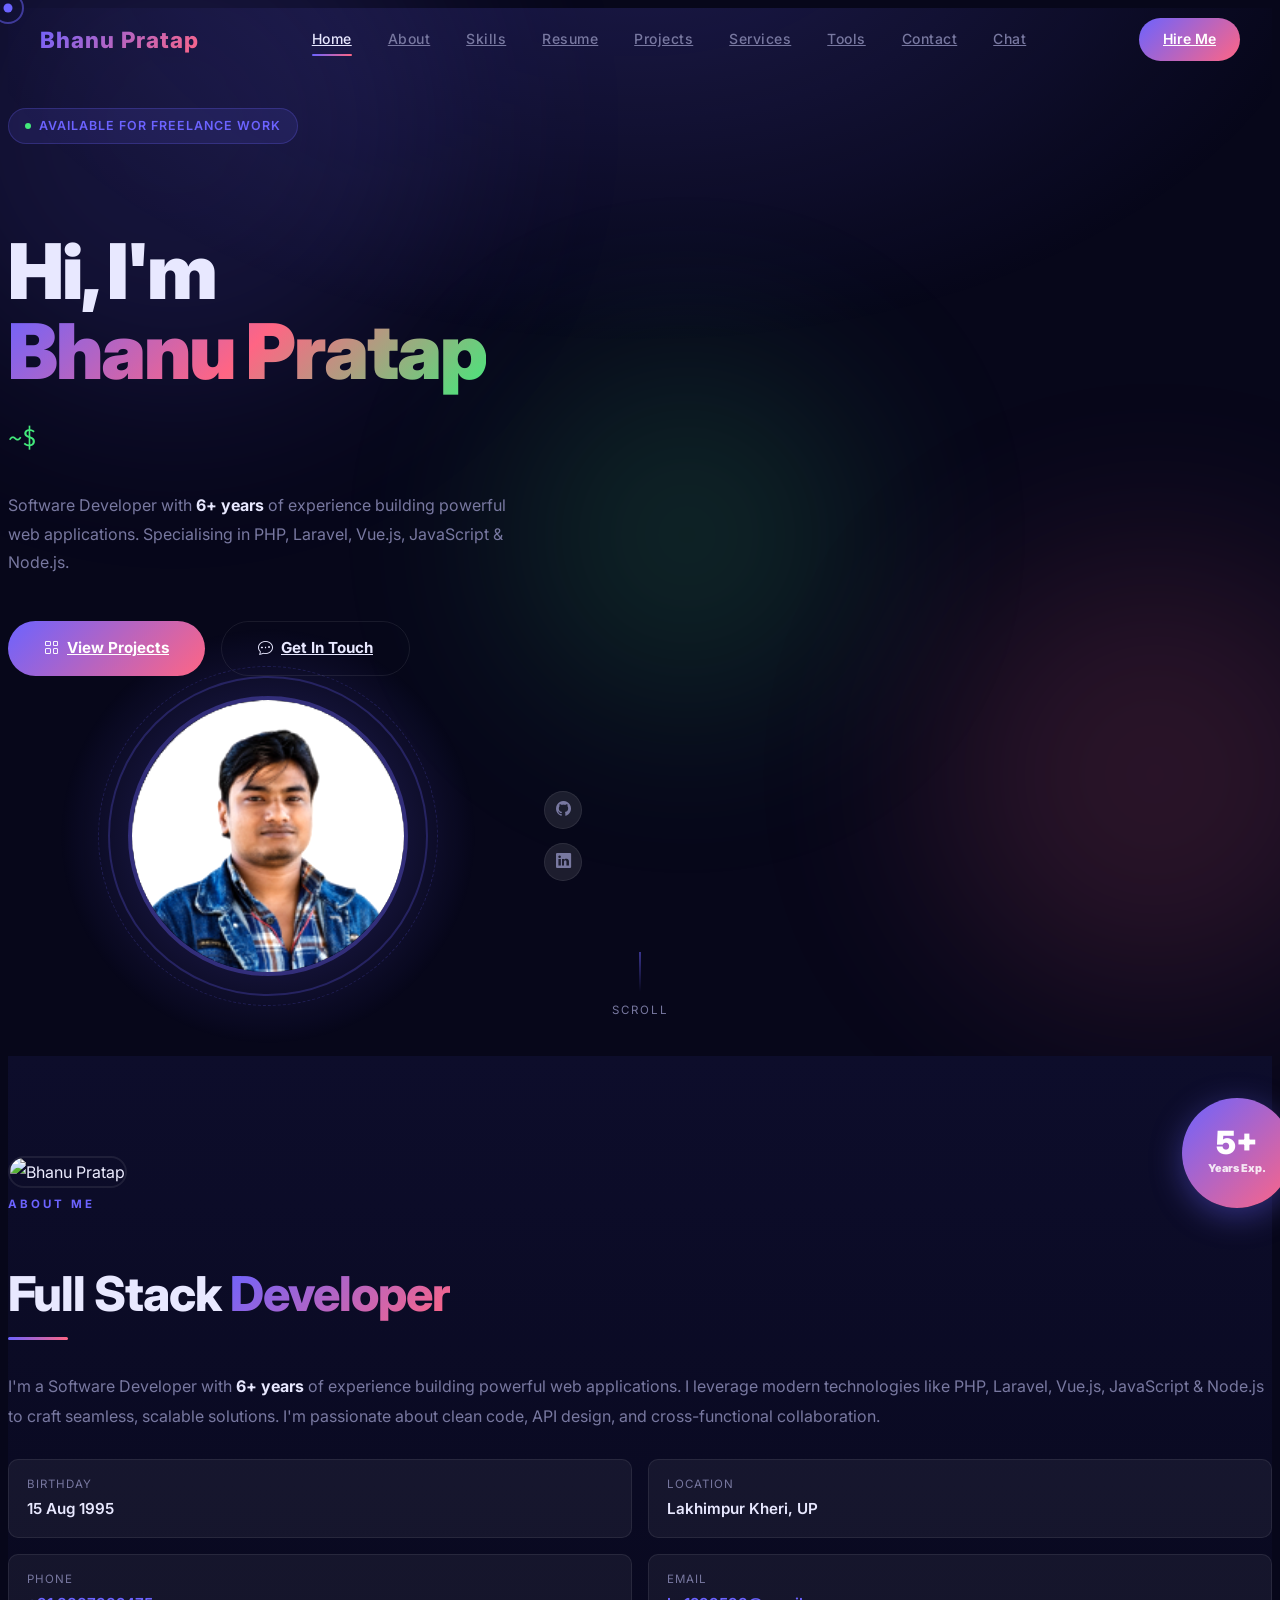
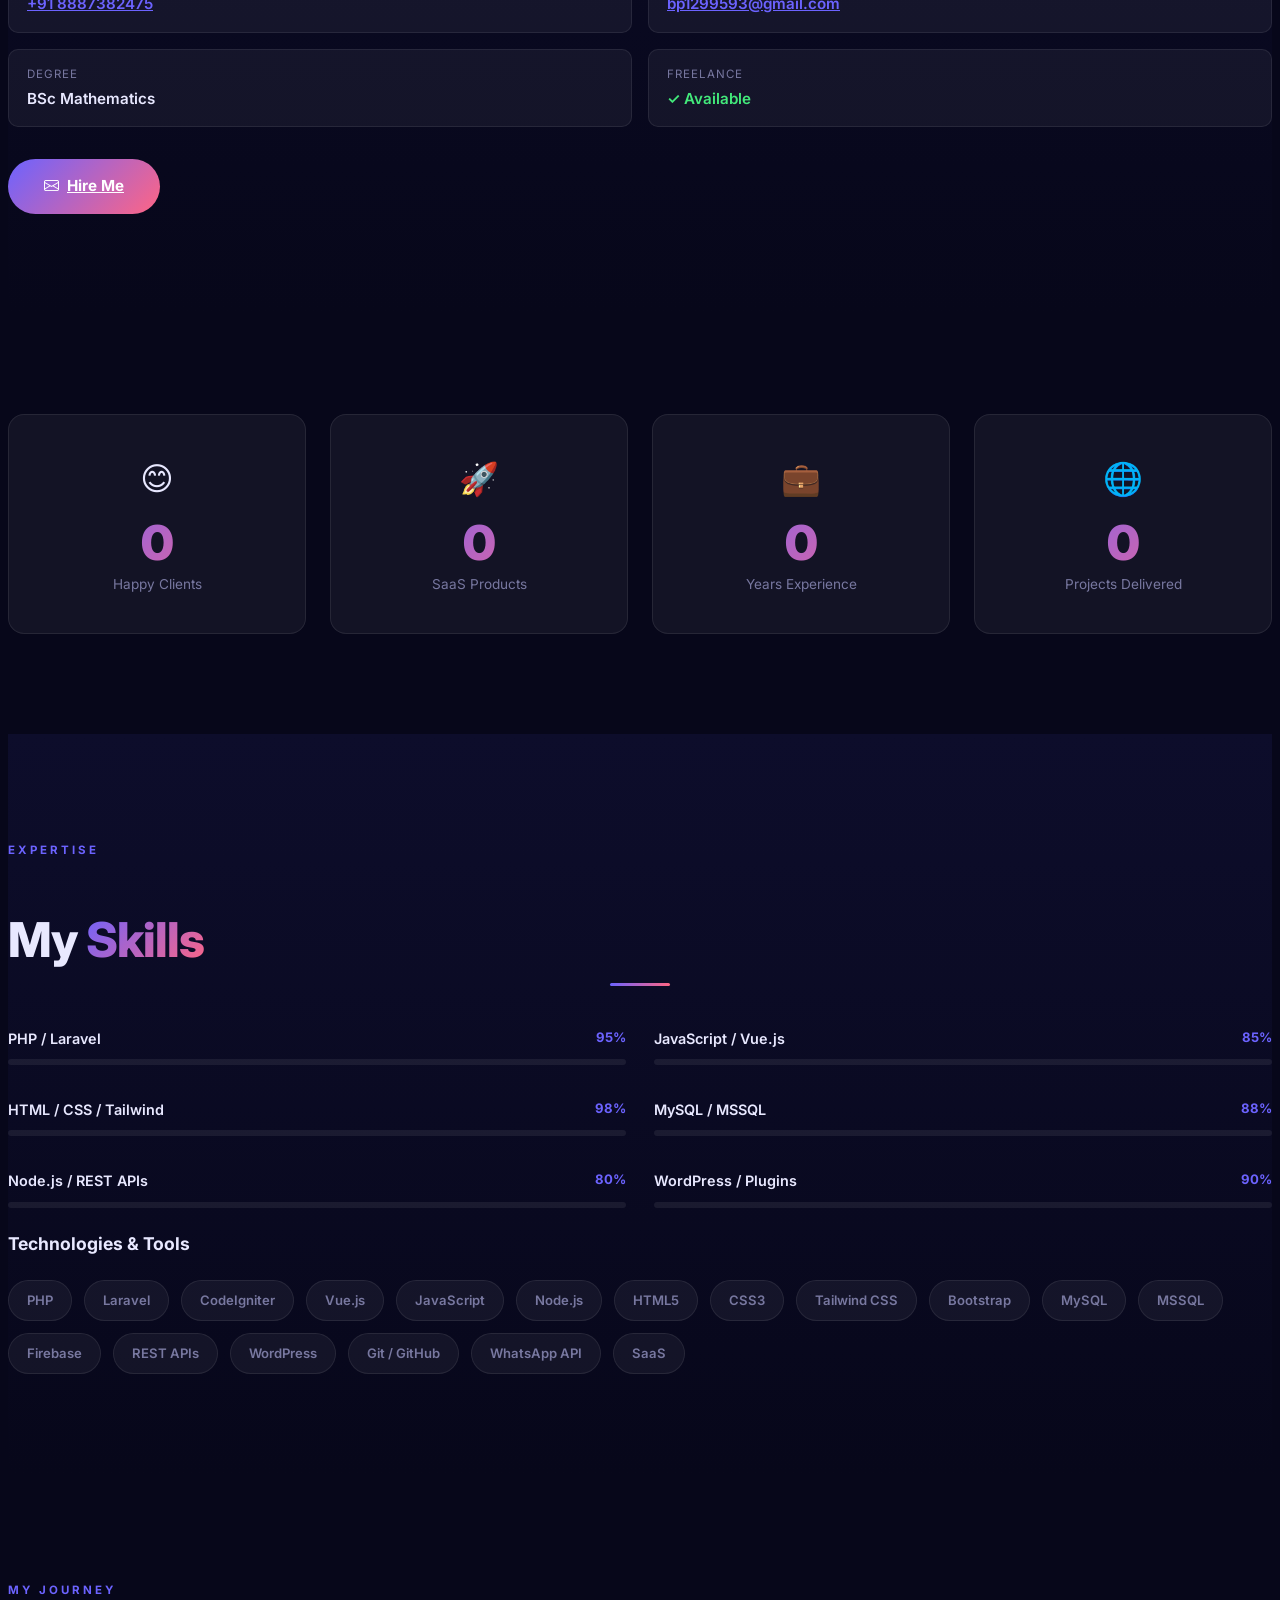
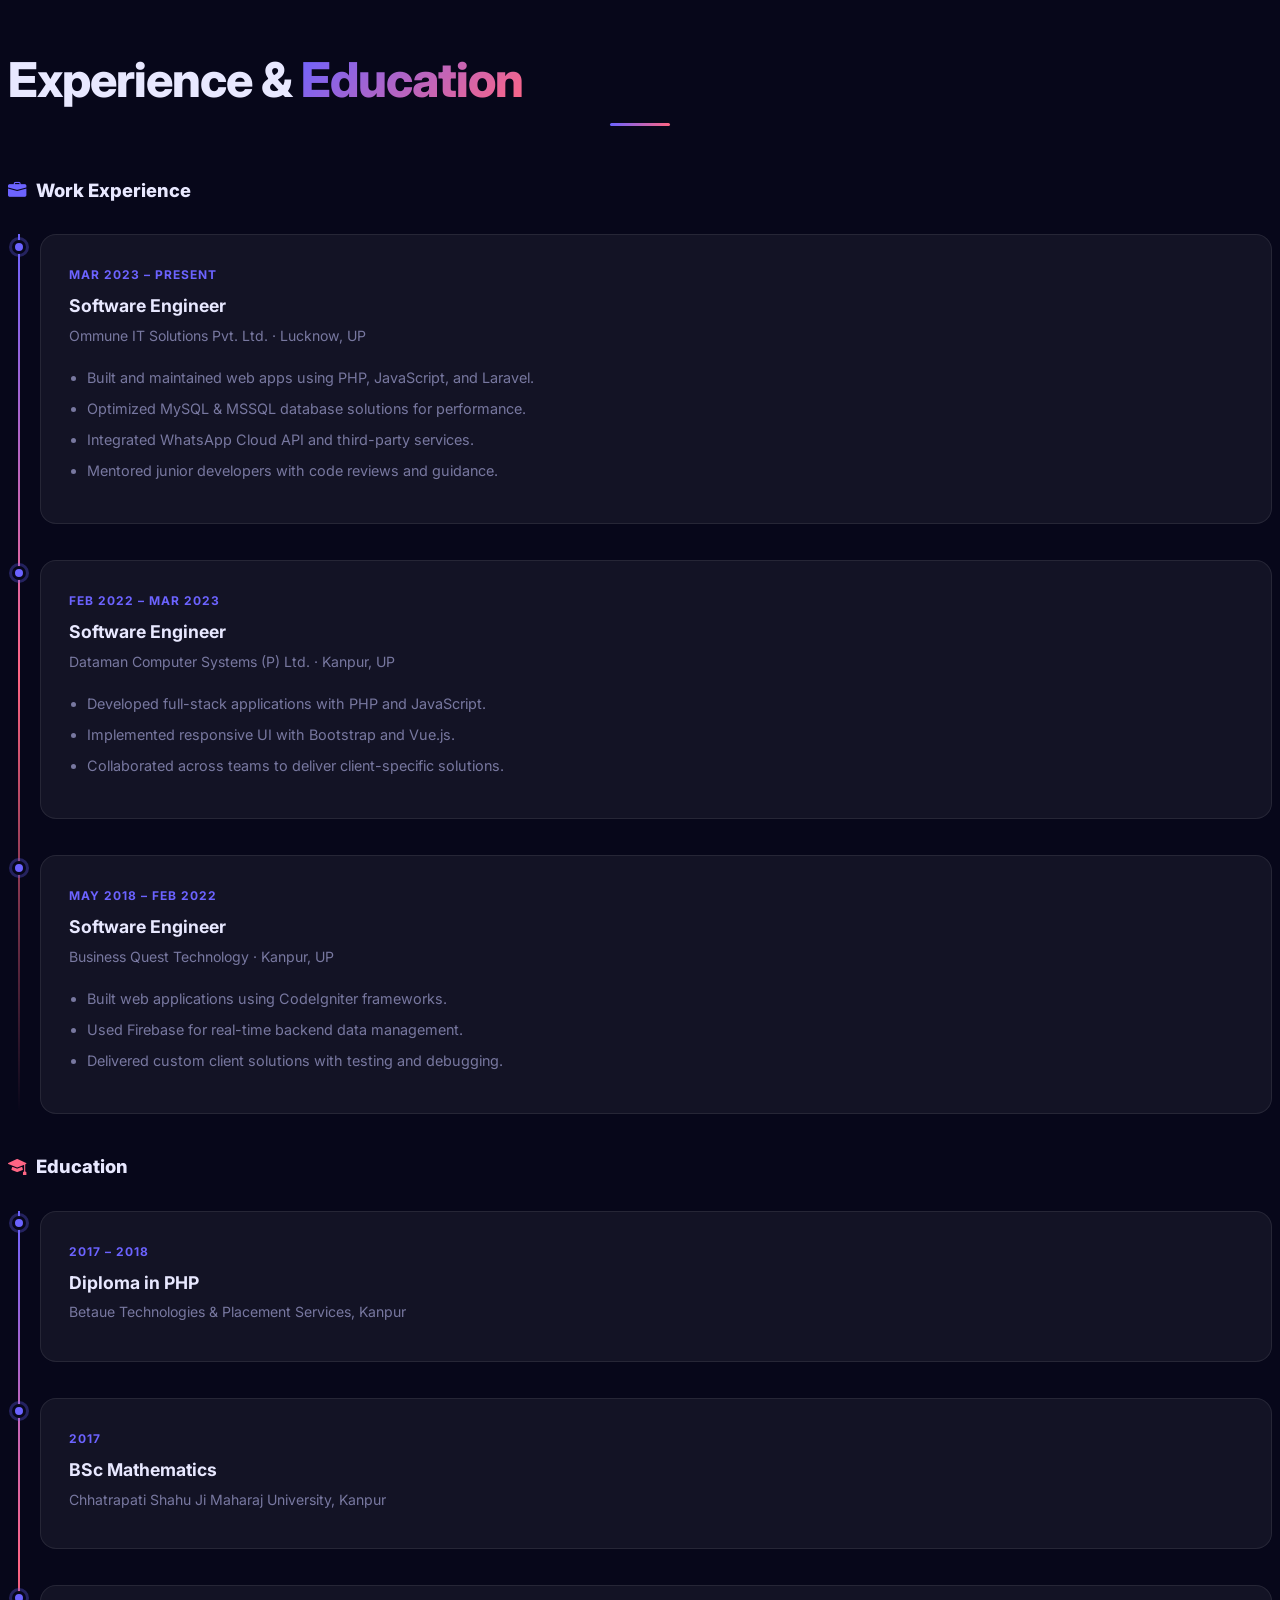
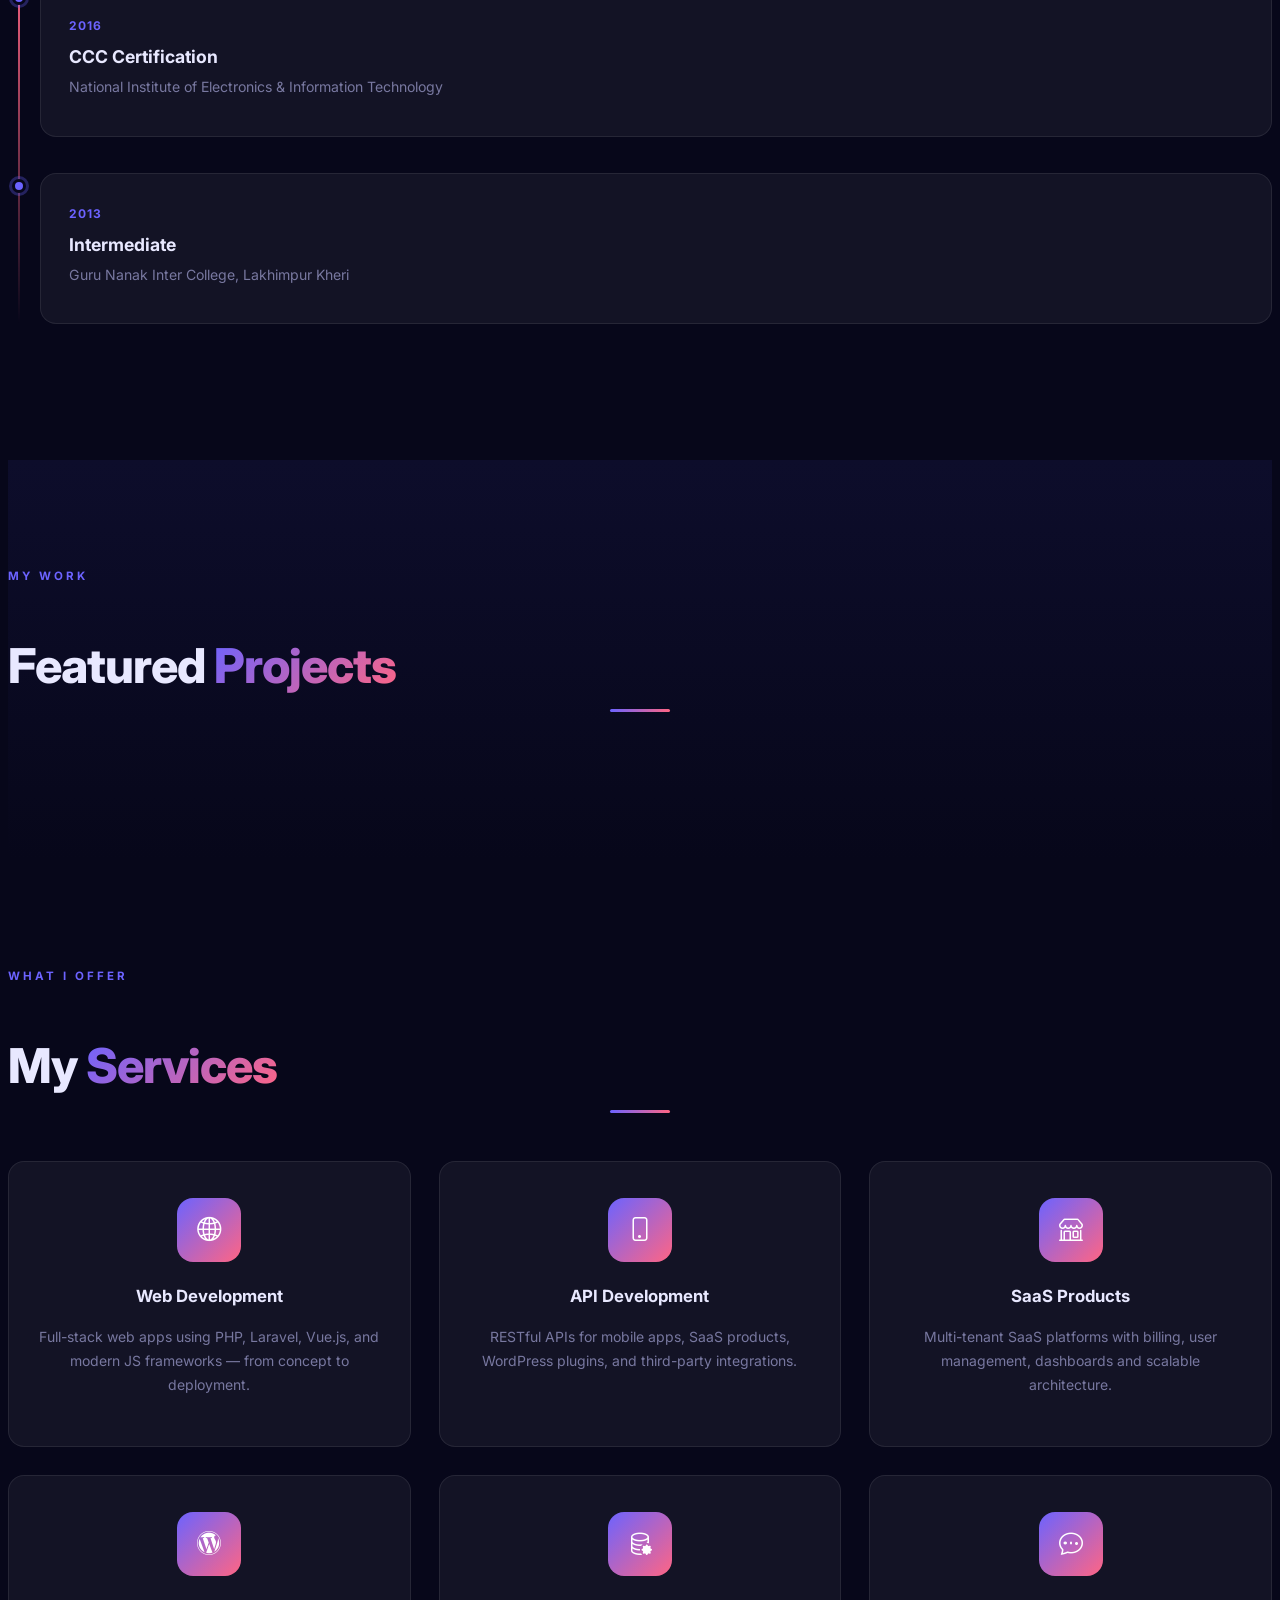
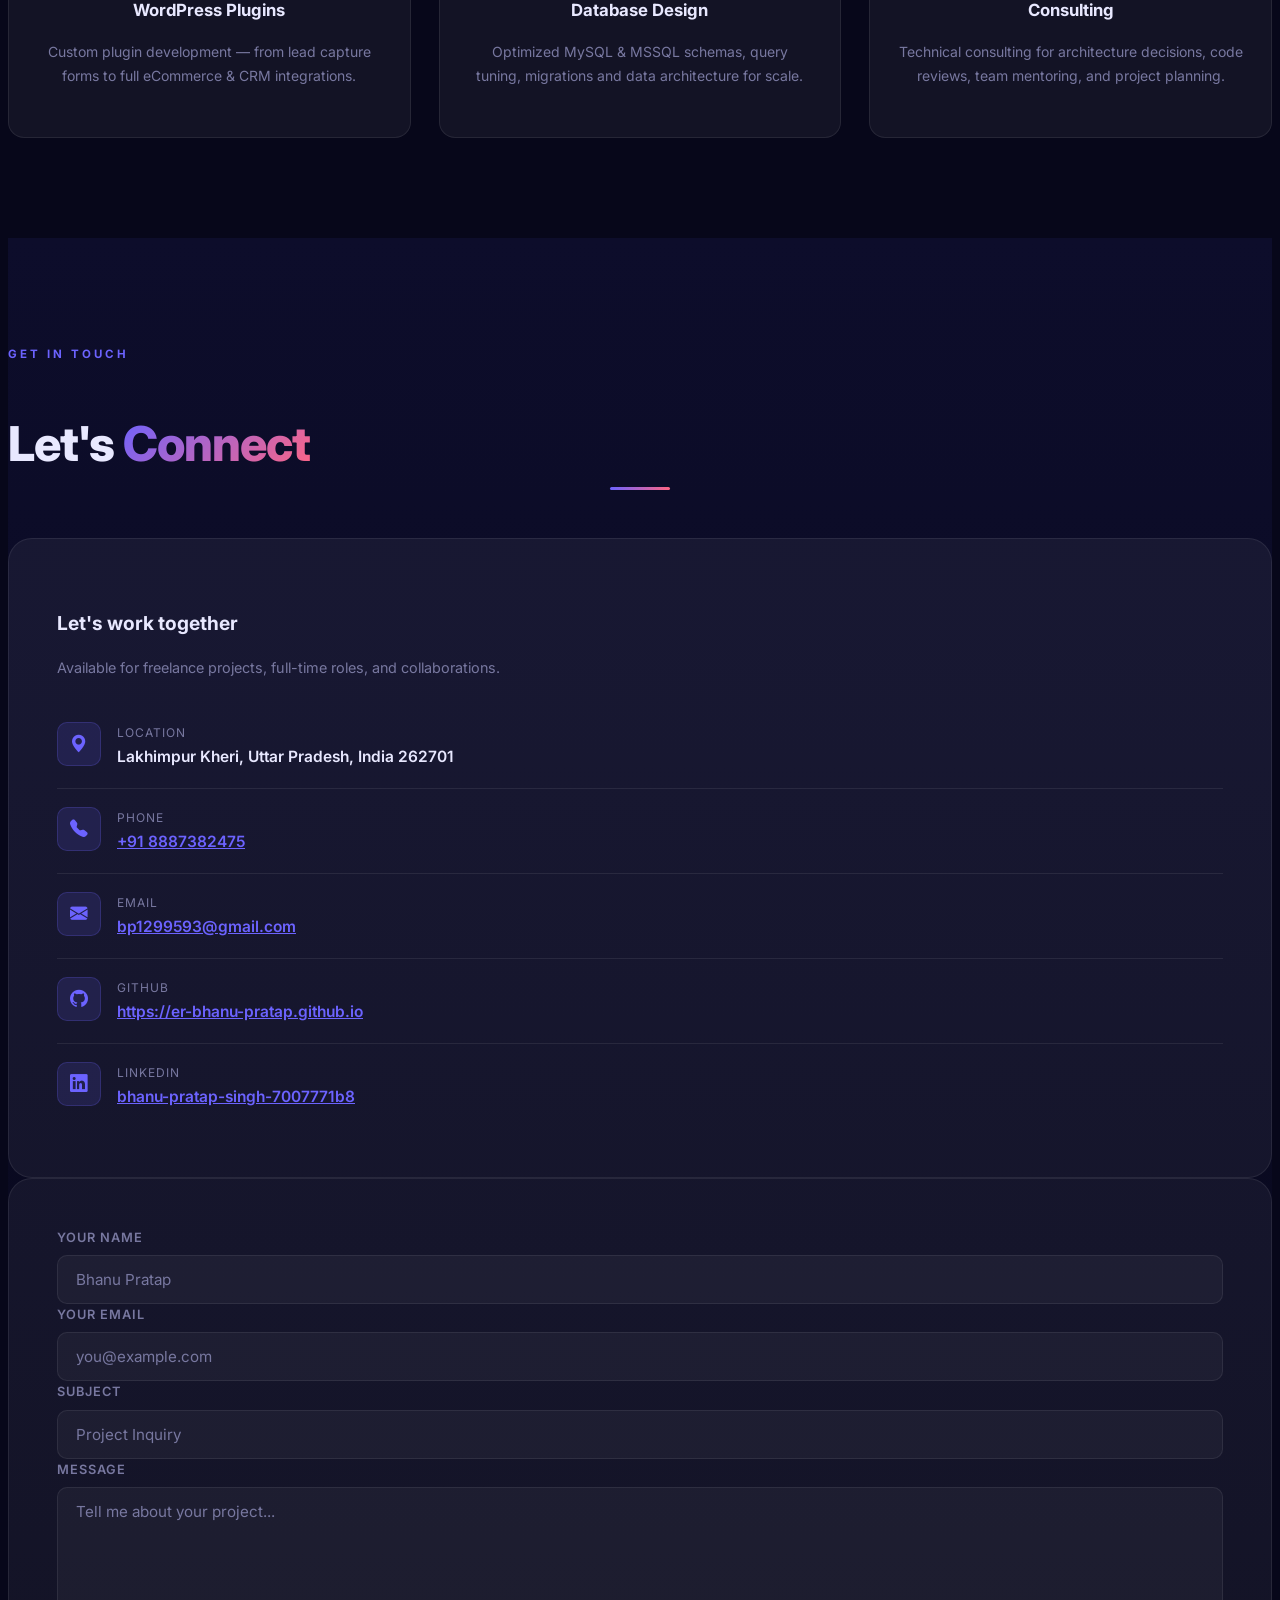
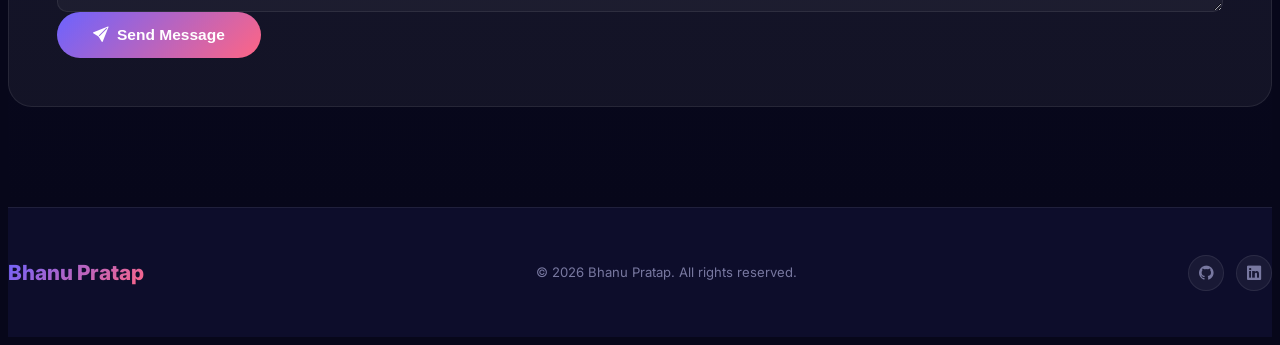
==== index.html @ 47ea4dd5 "Initial" ====
<!DOCTYPE html>
<html lang="en" class="scroll-smooth">

<head>
  <meta charset="utf-8">
  <meta name="viewport" content="width=device-width, initial-scale=1.0">
  <title>Bhanu Pratap — Full Stack Developer</title>

  <!-- Meta Description -->
  <meta name="description"
    content="Portfolio of Bhanu Pratap, showcasing expertise in web development, software engineering, and full-stack development.">

  <!-- Keywords (optional, less relevant for modern SEO) -->
  <meta name="keywords"
    content="Bhanu Pratap,Bhanu Pratap Software Engineer, Portfolio, Web Developer, Software Engineer, Full Stack Developer, Bhanu Pratap Portfolio">

  <!-- Open Graph Metadata -->
  <meta property="og:title" content="Bhanu Pratap - Portfolio">
  <meta property="og:description"
    content="Explore Bhanu Pratap's portfolio, highlighting expertise in full-stack development and software engineering.">
  <meta property="og:image" content="/assets/img/Bhanu-Pratap.jpg">
  <meta property="og:url" content="https://github.com/er-bhanu-pratap/">
  <meta property="og:type" content="website">

  <!-- Twitter Cards Metadata -->
  <meta name="twitter:card" content="summary_large_image">
  <meta name="twitter:title" content="Bhanu Pratap - Portfolio">
  <meta name="twitter:description"
    content="Discover Bhanu Pratap's projects and professional journey in software engineering and web development.">
  <meta name="twitter:image" content="/assets/img/Bhanu-Pratap.jpg">

  <!-- Favicon -->
  <link href="/assets/img/favicon.ico" rel="icon" type="image/x-icon">
  <link href="/assets/img/apple-touch-icon.png" rel="apple-touch-icon">

  <!-- Preloading critical assets -->
  <link rel="preload" href="/assets/img/Bhanu-Pratap.jpg" as="image">

  <!-- Schema.org JSON-LD -->
  <script type="application/ld+json">
    {
      "@context": "https://schema.org",
      "@type": "Organization",
      "url": "https://github.com/er-bhanu-pratap/",
      "sameAs": [
        "https://www.instagram.com/pixels.queue/",
        "https://www.linkedin.com/in/bhanu-pratap-694724128/",
        "https://github.com/er-bhanu-pratap",
        "https://er-bhanu-pratap.github.io"
      ],
      "logo": "https://er-bhanu-pratap.github.io/assets/img/my-profile.png",
      "image": "https://er-bhanu-pratap.github.io/assets/img/Bhanu-Pratap.jpg",
      "name": "Bhanu Pratap",
      "description": "Discover Bhanu Pratap's projects and professional journey in software engineering and web development.",
      "email": "bp1299593@gmail.com",
      "telephone": "+919695014550"
    }
    </script>



  <!-- Fonts -->
  <link href="https://fonts.googleapis.com" rel="preconnect">
  <link href="https://fonts.gstatic.com" rel="preconnect" crossorigin>
  <link href="https://fonts.googleapis.com/css2?family=Inter:wght@300;400;500;600;700;800;900&family=Poppins:wght@400;600;700;800;900&family=Fira+Code:wght@400;500&display=swap" rel="stylesheet">

  <!-- Bootstrap Icons (keep for icon usage) -->
  <link href="assets/vendor/bootstrap-icons/bootstrap-icons.css" rel="stylesheet">

  <!-- AOS – Animate On Scroll -->
  <link href="https://unpkg.com/aos@2.3.4/dist/aos.css" rel="stylesheet">

  <!-- Tailwind CSS CDN -->
  <script src="https://cdn.tailwindcss.com"></script>
  <script>
    tailwind.config = {
      theme: {
        extend: {
          colors: {
            accent:  '#6c63ff',
            accent2: '#ff6584',
            accent3: '#43e97b',
            dark:    '#07071a',
            dark2:   '#0d0d2b',
          },
          fontFamily: {
            sans: ['Inter', 'Poppins', 'system-ui', 'sans-serif'],
            mono: ['Fira Code', 'monospace'],
          },
        }
      }
    }
  </script>

  <!-- Modern Portfolio CSS -->
  <link href="assets/css/modern.css" rel="stylesheet">

  <meta name="google-site-verification" content="nDN80FId8nVMH1SX0XhqF9NyLUz7Lh0v-5GaRpYu3ys" />
</head>

<body>

  <!-- Background blobs -->
  <div class="blob blob-1"></div>
  <div class="blob blob-2"></div>
  <div class="blob blob-3"></div>

  <!-- Particles -->
  <div id="particles-js"></div>

  <!-- Custom Cursor -->
  <div class="cursor" id="cursor"></div>
  <div class="cursor-follower" id="cursor-follower"></div>

  <!-- Preloader -->
  <div id="preloader">
    <div class="preloader-inner">
      <div class="preloader-text">BP</div>
      <div class="preloader-bar"><span></span></div>
    </div>
  </div>

  <!-- Scroll to top -->
  <a href="#hero" id="scroll-top"><i class="bi bi-arrow-up-short"></i></a>

  <!-- ==================== NAVBAR ==================== -->
  <nav id="navbar">
    <a href="#hero" class="nav-logo">Bhanu Pratap</a>
    <div class="nav-links">
      <a href="#hero" class="active">Home</a>
      <a href="#about">About</a>
      <a href="#skills">Skills</a>
      <a href="#resume">Resume</a>
      <a href="#projects">Projects</a>
      <a href="#services">Services</a>
      <a href="/tools/">Tools</a>
      <a href="#contact">Contact</a>
      <a href="chat">Chat</a>
    </div>
    <a href="mailto:bp1299593@gmail.com" class="nav-cta">Hire Me</a>
    <div id="nav-toggle" onclick="openMobileNav()">
      <span></span><span></span><span></span>
    </div>
  </nav>

  <!-- Mobile Nav Overlay -->
  <div id="mobile-nav">
    <span class="nav-close" onclick="closeMobileNav()"><i class="bi bi-x-lg"></i></span>
    <a href="#hero"     onclick="closeMobileNav()">Home</a>
    <a href="#about"    onclick="closeMobileNav()">About</a>
    <a href="#skills"   onclick="closeMobileNav()">Skills</a>
    <a href="#resume"   onclick="closeMobileNav()">Resume</a>
    <a href="#projects" onclick="closeMobileNav()">Projects</a>
    <a href="#services" onclick="closeMobileNav()">Services</a>
    <a href="/tools/"       onclick="closeMobileNav()">Tools</a>
    <a href="#contact"  onclick="closeMobileNav()">Contact</a>
    <a href="chat"       onclick="closeMobileNav()"><i class="bi bi-chat"></i> Chat</a>
  </div>

  <main>

    <!-- ==================== HERO ==================== -->
    <section id="hero" class="hero">
      <div class="max-w-7xl mx-auto px-6 w-full">
        <div class="grid grid-cols-1 lg:grid-cols-2 gap-16 items-center min-h-screen py-28">

          <!-- Left: Text -->
          <div class="hero-content" data-aos="fade-right" data-aos-duration="900">
            <div class="hero-badge">
              <span></span> Available for freelance work
            </div>
            <h1 class="hero-title">
              Hi, I'm<br>
              <span class="grad">Bhanu Pratap</span>
            </h1>
            <div class="hero-typed-wrap">
              <span class="prefix font-mono">~$</span>
              <span class="hero-typed" id="hero-typed"></span>
            </div>
            <p class="hero-desc">
              Software Developer with <strong style="color:var(--text)">6+ years</strong> of experience building powerful web applications. Specialising in PHP, Laravel, Vue.js, JavaScript &amp; Node.js.
            </p>
            <div class="hero-btns">
              <a href="#projects" class="btn-primary">
                <i class="bi bi-grid"></i> View Projects
              </a>
              <a href="#contact" class="btn-outline">
                <i class="bi bi-chat-dots"></i> Get In Touch
              </a>
            </div>
          </div>

          <!-- Right: Image -->
          <div class="hero-img-wrap" data-aos="fade-left" data-aos-duration="900" data-aos-delay="150">
            <div class="hero-img-glow"></div>
            <div class="hero-img-ring">
              <img src="assets/img/my-profile.png" alt="Bhanu Pratap">
            </div>
            <!-- Socials -->
            <div class="hero-socials">
              <a href="https://github.com/er-bhanu-pratap" target="_blank" title="GitHub"><i class="bi bi-github"></i></a>
              <a href="https://www.linkedin.com/in/bhanu-pratap-694724128/" target="_blank" title="LinkedIn"><i class="bi bi-linkedin"></i></a>
            </div>
          </div>

        </div>
      </div>
      <!-- Scroll hint -->
      <div class="hero-scroll">
        <div class="scroll-line"></div>
        <span>Scroll</span>
      </div>
    </section>

    <!-- ==================== ABOUT ==================== -->
    <section id="about" class="section section-alt">
      <div class="max-w-7xl mx-auto px-6">
        <div class="grid grid-cols-1 lg:grid-cols-2 gap-16 items-center">

          <!-- Image -->
          <div class="about-img-wrap" data-aos="fade-right" data-aos-duration="800">
            <img src="assets/img/Bhanu-Pratap.jpg" alt="Bhanu Pratap">
            <div class="about-img-badge">
              <span class="num">5+</span>
              <span class="label">Years Exp.</span>
            </div>
          </div>

          <!-- Content -->
          <div data-aos="fade-left" data-aos-duration="800" data-aos-delay="100">
            <span class="section-tag">About Me</span>
            <h2 class="section-title">Full Stack <span class="grad">Developer</span></h2>
            <div class="divider"></div>
            <p style="color:var(--muted);margin-bottom:28px;line-height:1.85;">
              I'm a Software Developer with <strong style="color:var(--text)">6+ years</strong> of experience building powerful web applications. I leverage modern technologies like PHP, Laravel, Vue.js, JavaScript &amp; Node.js to craft seamless, scalable solutions. I'm passionate about clean code, API design, and cross-functional collaboration.
            </p>
            <div class="info-grid">
              <div class="info-item">
                <div class="info-label">Birthday</div>
                <div class="info-val">15 Aug 1995</div>
              </div>
              <div class="info-item">
                <div class="info-label">Location</div>
                <div class="info-val">Lakhimpur Kheri, UP</div>
              </div>
              <div class="info-item">
                <div class="info-label">Phone</div>
                <div class="info-val"><a href="tel:+918887382475">+91 8887382475</a></div>
              </div>
              <div class="info-item">
                <div class="info-label">Email</div>
                <div class="info-val"><a href="mailto:bp1299593@gmail.com">bp1299593@gmail.com</a></div>
              </div>
              <div class="info-item">
                <div class="info-label">Degree</div>
                <div class="info-val">BSc Mathematics</div>
              </div>
              <div class="info-item">
                <div class="info-label">Freelance</div>
                <div class="info-val" style="color:var(--accent-3)">✓ Available</div>
              </div>
            </div>
            <div style="margin-top:32px;">
              <a href="mailto:bp1299593@gmail.com" class="btn-primary">
                <i class="bi bi-envelope"></i> Hire Me
              </a>
            </div>
          </div>

        </div>
      </div>
    </section>

    <!-- ==================== STATS ==================== -->
    <section id="stats" class="section">
      <div class="max-w-7xl mx-auto px-6">
        <div class="stats-grid" data-aos="fade-up" data-aos-duration="700">
          <div class="stat-card">
            <div class="stat-icon">😊</div>
            <div class="stat-num" data-count="50">0</div>
            <div class="stat-label">Happy Clients</div>
          </div>
          <div class="stat-card">
            <div class="stat-icon">🚀</div>
            <div class="stat-num" data-count="10">0</div>
            <div class="stat-label">SaaS Products</div>
          </div>
          <div class="stat-card">
            <div class="stat-icon">💼</div>
            <div class="stat-num" data-count="6">0</div>
            <div class="stat-label">Years Experience</div>
          </div>
          <div class="stat-card">
            <div class="stat-icon">🌐</div>
            <div class="stat-num" data-count="100">0</div>
            <div class="stat-label">Projects Delivered</div>
          </div>
        </div>
      </div>
    </section>

    <!-- ==================== SKILLS ==================== -->
    <section id="skills" class="section section-alt">
      <div class="max-w-7xl mx-auto px-6">
        <div class="text-center" data-aos="fade-up">
          <span class="section-tag">Expertise</span>
          <h2 class="section-title">My <span class="grad">Skills</span></h2>
          <div class="divider" style="margin:16px auto 40px;"></div>
        </div>

        <div class="grid grid-cols-1 lg:grid-cols-2 gap-16 items-start">
          <!-- Progress Bars -->
          <div data-aos="fade-right" data-aos-duration="800">
            <div class="skills-grid" id="skills-bars">
              <div class="skill-item">
                <div class="skill-header"><span class="skill-name">PHP / Laravel</span><span class="skill-pct">95%</span></div>
                <div class="skill-bar-bg"><div class="skill-bar" data-pct="95"></div></div>
              </div>
              <div class="skill-item">
                <div class="skill-header"><span class="skill-name">JavaScript / Vue.js</span><span class="skill-pct">85%</span></div>
                <div class="skill-bar-bg"><div class="skill-bar" data-pct="85"></div></div>
              </div>
              <div class="skill-item">
                <div class="skill-header"><span class="skill-name">HTML / CSS / Tailwind</span><span class="skill-pct">98%</span></div>
                <div class="skill-bar-bg"><div class="skill-bar" data-pct="98"></div></div>
              </div>
              <div class="skill-item">
                <div class="skill-header"><span class="skill-name">MySQL / MSSQL</span><span class="skill-pct">88%</span></div>
                <div class="skill-bar-bg"><div class="skill-bar" data-pct="88"></div></div>
              </div>
              <div class="skill-item">
                <div class="skill-header"><span class="skill-name">Node.js / REST APIs</span><span class="skill-pct">80%</span></div>
                <div class="skill-bar-bg"><div class="skill-bar" data-pct="80"></div></div>
              </div>
              <div class="skill-item">
                <div class="skill-header"><span class="skill-name">WordPress / Plugins</span><span class="skill-pct">90%</span></div>
                <div class="skill-bar-bg"><div class="skill-bar" data-pct="90"></div></div>
              </div>
            </div>
          </div>

          <!-- Tech Badges -->
          <div data-aos="fade-left" data-aos-duration="800" data-aos-delay="100">
            <h3 style="font-size:1.1rem;font-weight:700;margin-bottom:20px;">Technologies &amp; Tools</h3>
            <div class="tech-badge-grid">
              <span class="tech-badge">PHP</span>
              <span class="tech-badge">Laravel</span>
              <span class="tech-badge">CodeIgniter</span>
              <span class="tech-badge">Vue.js</span>
              <span class="tech-badge">JavaScript</span>
              <span class="tech-badge">Node.js</span>
              <span class="tech-badge">HTML5</span>
              <span class="tech-badge">CSS3</span>
              <span class="tech-badge">Tailwind CSS</span>
              <span class="tech-badge">Bootstrap</span>
              <span class="tech-badge">MySQL</span>
              <span class="tech-badge">MSSQL</span>
              <span class="tech-badge">Firebase</span>
              <span class="tech-badge">REST APIs</span>
              <span class="tech-badge">WordPress</span>
              <span class="tech-badge">Git / GitHub</span>
              <span class="tech-badge">WhatsApp API</span>
              <span class="tech-badge">SaaS</span>
            </div>
          </div>
        </div>
      </div>
    </section>

    <!-- ==================== RESUME ==================== -->
    <section id="resume" class="section">
      <div class="max-w-7xl mx-auto px-6">
        <div class="text-center" data-aos="fade-up">
          <span class="section-tag">My Journey</span>
          <h2 class="section-title">Experience &amp; <span class="grad">Education</span></h2>
          <div class="divider" style="margin:16px auto 48px;"></div>
        </div>

        <div class="grid grid-cols-1 lg:grid-cols-2 gap-16">

          <!-- Experience -->
          <div data-aos="fade-right" data-aos-duration="800">
            <h3 style="font-size:1.15rem;font-weight:800;margin-bottom:28px;display:flex;align-items:center;gap:10px;">
              <i class="bi bi-briefcase-fill" style="color:var(--accent);"></i> Work Experience
            </h3>
            <div class="timeline">
              <div class="timeline-item">
                <div class="timeline-card">
                  <span class="timeline-date">Mar 2023 – Present</span>
                  <div class="timeline-role">Software Engineer</div>
                  <div class="timeline-company">Ommune IT Solutions Pvt. Ltd. · Lucknow, UP</div>
                  <ul class="timeline-list">
                    <li>Built and maintained web apps using PHP, JavaScript, and Laravel.</li>
                    <li>Optimized MySQL &amp; MSSQL database solutions for performance.</li>
                    <li>Integrated WhatsApp Cloud API and third-party services.</li>
                    <li>Mentored junior developers with code reviews and guidance.</li>
                  </ul>
                </div>
              </div>
              <div class="timeline-item">
                <div class="timeline-card">
                  <span class="timeline-date">Feb 2022 – Mar 2023</span>
                  <div class="timeline-role">Software Engineer</div>
                  <div class="timeline-company">Dataman Computer Systems (P) Ltd. · Kanpur, UP</div>
                  <ul class="timeline-list">
                    <li>Developed full-stack applications with PHP and JavaScript.</li>
                    <li>Implemented responsive UI with Bootstrap and Vue.js.</li>
                    <li>Collaborated across teams to deliver client-specific solutions.</li>
                  </ul>
                </div>
              </div>
              <div class="timeline-item">
                <div class="timeline-card">
                  <span class="timeline-date">May 2018 – Feb 2022</span>
                  <div class="timeline-role">Software Engineer</div>
                  <div class="timeline-company">Business Quest Technology · Kanpur, UP</div>
                  <ul class="timeline-list">
                    <li>Built web applications using CodeIgniter frameworks.</li>
                    <li>Used Firebase for real-time backend data management.</li>
                    <li>Delivered custom client solutions with testing and debugging.</li>
                  </ul>
                </div>
              </div>
            </div>
          </div>

          <!-- Education -->
          <div data-aos="fade-left" data-aos-duration="800" data-aos-delay="100">
            <h3 style="font-size:1.15rem;font-weight:800;margin-bottom:28px;display:flex;align-items:center;gap:10px;">
              <i class="bi bi-mortarboard-fill" style="color:var(--accent-2);"></i> Education
            </h3>
            <div class="timeline">
              <div class="timeline-item">
                <div class="timeline-card">
                  <span class="timeline-date">2017 – 2018</span>
                  <div class="timeline-role">Diploma in PHP</div>
                  <div class="timeline-company">Betaue Technologies &amp; Placement Services, Kanpur</div>
                </div>
              </div>
              <div class="timeline-item">
                <div class="timeline-card">
                  <span class="timeline-date">2017</span>
                  <div class="timeline-role">BSc Mathematics</div>
                  <div class="timeline-company">Chhatrapati Shahu Ji Maharaj University, Kanpur</div>
                </div>
              </div>
              <div class="timeline-item">
                <div class="timeline-card">
                  <span class="timeline-date">2016</span>
                  <div class="timeline-role">CCC Certification</div>
                  <div class="timeline-company">National Institute of Electronics &amp; Information Technology</div>
                </div>
              </div>
              <div class="timeline-item">
                <div class="timeline-card">
                  <span class="timeline-date">2013</span>
                  <div class="timeline-role">Intermediate</div>
                  <div class="timeline-company">Guru Nanak Inter College, Lakhimpur Kheri</div>
                </div>
              </div>
            </div>
          </div>

        </div>
      </div>
    </section>

    <!-- ==================== PROJECTS ==================== -->
    <section id="projects" class="section section-alt">
      <div class="max-w-7xl mx-auto px-6">
        <div class="text-center" data-aos="fade-up">
          <span class="section-tag">My Work</span>
          <h2 class="section-title">Featured <span class="grad">Projects</span></h2>
          <div class="divider" style="margin:16px auto 48px;"></div>
        </div>
        <div class="projects-grid" id="projects-grid">
          <!-- Injected by JS -->
        </div>
      </div>
    </section>

    <!-- ==================== SERVICES ==================== -->
    <section id="services" class="section">
      <div class="max-w-7xl mx-auto px-6">
        <div class="text-center" data-aos="fade-up">
          <span class="section-tag">What I Offer</span>
          <h2 class="section-title">My <span class="grad">Services</span></h2>
          <div class="divider" style="margin:16px auto 48px;"></div>
        </div>
        <div class="services-grid">
          <div class="service-card" data-aos="fade-up" data-aos-delay="0">
            <div class="service-icon"><i class="bi bi-globe2"></i></div>
            <div class="service-title">Web Development</div>
            <p class="service-desc">Full-stack web apps using PHP, Laravel, Vue.js, and modern JS frameworks — from concept to deployment.</p>
          </div>
          <div class="service-card" data-aos="fade-up" data-aos-delay="100">
            <div class="service-icon"><i class="bi bi-phone"></i></div>
            <div class="service-title">API Development</div>
            <p class="service-desc">RESTful APIs for mobile apps, SaaS products, WordPress plugins, and third-party integrations.</p>
          </div>
          <div class="service-card" data-aos="fade-up" data-aos-delay="200">
            <div class="service-icon"><i class="bi bi-shop"></i></div>
            <div class="service-title">SaaS Products</div>
            <p class="service-desc">Multi-tenant SaaS platforms with billing, user management, dashboards and scalable architecture.</p>
          </div>
          <div class="service-card" data-aos="fade-up" data-aos-delay="300">
            <div class="service-icon"><i class="bi bi-wordpress"></i></div>
            <div class="service-title">WordPress Plugins</div>
            <p class="service-desc">Custom plugin development — from lead capture forms to full eCommerce &amp; CRM integrations.</p>
          </div>
          <div class="service-card" data-aos="fade-up" data-aos-delay="400">
            <div class="service-icon"><i class="bi bi-database-gear"></i></div>
            <div class="service-title">Database Design</div>
            <p class="service-desc">Optimized MySQL &amp; MSSQL schemas, query tuning, migrations and data architecture for scale.</p>
          </div>
          <div class="service-card" data-aos="fade-up" data-aos-delay="500">
            <div class="service-icon"><i class="bi bi-chat-dots"></i></div>
            <div class="service-title">Consulting</div>
            <p class="service-desc">Technical consulting for architecture decisions, code reviews, team mentoring, and project planning.</p>
          </div>
        </div>
      </div>
    </section>

    <!-- ==================== CONTACT ==================== -->
    <section id="contact" class="section section-alt">
      <div class="max-w-7xl mx-auto px-6">
        <div class="text-center" data-aos="fade-up">
          <span class="section-tag">Get In Touch</span>
          <h2 class="section-title">Let's <span class="grad">Connect</span></h2>
          <div class="divider" style="margin:16px auto 48px;"></div>
        </div>

        <div class="grid grid-cols-1 lg:grid-cols-2 gap-12">

          <!-- Info -->
          <div data-aos="fade-right" data-aos-duration="800">
            <div class="contact-card">
              <h3 style="font-size:1.2rem;font-weight:700;margin-bottom:8px;">Let's work together</h3>
              <p style="color:var(--muted);font-size:.9rem;margin-bottom:24px;">Available for freelance projects, full-time roles, and collaborations.</p>
              <div class="contact-info-item">
                <div class="contact-icon"><i class="bi bi-geo-alt-fill"></i></div>
                <div>
                  <div class="contact-label">Location</div>
                  <div class="contact-val">Lakhimpur Kheri, Uttar Pradesh, India 262701</div>
                </div>
              </div>
              <div class="contact-info-item">
                <div class="contact-icon"><i class="bi bi-telephone-fill"></i></div>
                <div>
                  <div class="contact-label">Phone</div>
                  <div class="contact-val"><a href="tel:+918887382475">+91 8887382475</a></div>
                </div>
              </div>
              <div class="contact-info-item">
                <div class="contact-icon"><i class="bi bi-envelope-fill"></i></div>
                <div>
                  <div class="contact-label">Email</div>
                  <div class="contact-val"><a href="mailto:bp1299593@gmail.com">bp1299593@gmail.com</a></div>
                </div>
              </div>
              <div class="contact-info-item">
                <div class="contact-icon"><i class="bi bi-github"></i></div>
                <div>
                  <div class="contact-label">GitHub</div>
                  <div class="contact-val"><a href="https://er-bhanu-pratap.github.io" target="_blank">https://er-bhanu-pratap.github.io</a></div>
                </div>
              </div>
              <div class="contact-info-item">
                <div class="contact-icon"><i class="bi bi-linkedin"></i></div>
                <div>
                  <div class="contact-label">LinkedIn</div>
                  <div class="contact-val"><a href="https://www.linkedin.com/in/bhanu-pratap-singh-7007771b8/" target="_blank">bhanu-pratap-singh-7007771b8</a></div>
                </div>
              </div>
            </div>
          </div>

          <!-- Form -->
          <div data-aos="fade-left" data-aos-duration="800" data-aos-delay="100">
            <div class="contact-card">
              <form action="forms/contact.php" method="post" class="flex flex-col gap-5">
                <div class="grid grid-cols-1 md:grid-cols-2 gap-5">
                  <div class="form-group">
                    <label class="form-label">Your Name</label>
                    <input type="text" name="name" class="form-input" placeholder="Bhanu Pratap" required>
                  </div>
                  <div class="form-group">
                    <label class="form-label">Your Email</label>
                    <input type="email" name="email" class="form-input" placeholder="you@example.com" required>
                  </div>
                </div>
                <div class="form-group">
                  <label class="form-label">Subject</label>
                  <input type="text" name="subject" class="form-input" placeholder="Project Inquiry" required>
                </div>
                <div class="form-group">
                  <label class="form-label">Message</label>
                  <textarea name="message" class="form-textarea" rows="5" placeholder="Tell me about your project..." required></textarea>
                </div>
                <button type="submit" class="form-submit">
                  <i class="bi bi-send-fill"></i> Send Message
                </button>
              </form>
            </div>
          </div>

        </div>
      </div>
    </section>

  </main>

  <!-- ==================== FOOTER ==================== -->
  <footer id="footer">
    <div class="max-w-7xl mx-auto px-6">
      <div class="footer-inner">
        <a href="#hero" class="footer-logo">Bhanu Pratap</a>
        <p class="footer-copy">© 2026 Bhanu Pratap. All rights reserved.</p>
        <div class="footer-socials">
          <a href="https://github.com/avcodewizard" target="_blank" title="GitHub"><i class="bi bi-github"></i></a>
          <a href="https://www.linkedin.com/in/bhanu-pratap-singh-7007771b8/" target="_blank" title="LinkedIn"><i class="bi bi-linkedin"></i></a>
        </div>
      </div>
    </div>
  </footer>

  <!-- ==================== SCRIPTS ==================== -->
  <!-- AOS -->
  <script src="https://unpkg.com/aos@2.3.4/dist/aos.js"></script>
  <!-- Typed.js -->
  <script src="https://unpkg.com/typed.js@2.1.0/dist/typed.umd.js"></script>
  <!-- Particles.js -->
  <script src="https://cdn.jsdelivr.net/npm/particles.js@2.0.0/particles.min.js"></script>
  <!-- GSAP -->
  <script src="https://cdnjs.cloudflare.com/ajax/libs/gsap/3.12.5/gsap.min.js"></script>
  <script src="https://cdnjs.cloudflare.com/ajax/libs/gsap/3.12.5/ScrollTrigger.min.js"></script>


  <script>
  /* ============ PROJECT DATA ============ */
  const projectsData = [
    { name: 'TourTripX', icon: '✈️', tech: ['Laravel', 'Vue.js'], desc: 'A complete flight booking platform.', points: ['Public-facing website for real-time flight booking — tourtripx.com', 'CRM for bookings, customer data, agents & workflows', 'API system to resell flights via third-party platforms', 'Mobile app APIs for Android/iOS'] },
    { name: 'TourTripX CRM', icon: '🗺️', tech: ['Laravel', 'Vue.js'], desc: 'Powerful CRM for travel leads, trips & operations.', points: ['End-to-end trip lifecycle: leads, quotes, booking, invoicing', 'Task assignments, reporting & team management', 'WordPress plugin for pushing leads to CRM', 'URL: crm.tourtripx.com'] },
    { name: 'Cabsules', icon: '🚕', tech: ['Laravel', 'Vue.js'], desc: 'CRM for cab services with GPS tracking & lead management.', points: ['Lead & booking management', 'Real-time driver tracking with GPS', 'Mobile APIs for Android/iOS', 'URL: crm.cabsules.com'] },
    { name: 'MailTidy', icon: '📧', tech: ['Laravel'], desc: 'Email List Cleaner SaaS Application.', points: ['Removes invalid/risky emails to improve deliverability', 'Bulk uploads, SMTP validation & API access', 'Multi-tenant SaaS architecture', 'Available on CodeCanyon'] },
    { name: 'Seolise', icon: '🔍', tech: ['Laravel'], desc: 'All-in-one SEO toolset platform for audits & analysis.', points: ['Keyword tracking, backlink monitoring & competitor analysis', 'Full SEO audit reports', 'Designed for agencies & marketers'] },
    { name: 'Site Down Detector', icon: '📡', tech: ['Laravel'], desc: 'Website uptime monitoring SaaS.', points: ['Monitors uptime & sends alerts via email/SMS', 'SSL expiry, HTTP errors & latency tracking', 'Multi-user SaaS with plans & billing', 'Available on CodeCanyon'] },
    { name: 'WpDigiPro', icon: '🛒', tech: ['WordPress'], desc: 'Digital product eCommerce plugin for WordPress.', points: ['Modular architecture with 50+ sub-plugins', 'Multiple payment gateways & marketing integrations', 'License key generation & secure delivery'] },
    { name: 'JeeExpat', icon: '🎓', tech: ['CodeIgniter'], desc: 'Coaching institute management system.', points: ['Student registration, mock tests & attendance tracking', 'Online test system & result analytics', 'Live at: jeeexpert.in'] },
    { name: 'Multi-site CMS', icon: '🌐', tech: ['Laravel'], desc: 'CMS to manage 100+ websites from a single panel.', points: ['Each domain has individual frontend & admin portal', 'Super admin panel for content, settings & databases', 'Scalable & easy content deployment'] },
    { name: 'Online Test Management', icon: '📝', tech: ['Laravel', 'CodeIgniter'], desc: 'Platform for creating and managing online exams.', points: ['Question bank, timed exams & automatic scoring', 'Student portal for test history & results', 'Admin scheduling, assigning & analysis tools'] }
  ];

  function renderProjects() {
    const grid = document.getElementById('projects-grid');
    if (!grid) return;
    projectsData.forEach((p, i) => {
      const techHtml = p.tech.map(t => `<span class="project-tech">${t}</span>`).join('');
      const pointsHtml = p.points.map(pt => `<li>${pt}</li>`).join('');
      const card = document.createElement('div');
      card.className = 'project-card';
      card.setAttribute('data-aos', 'fade-up');
      card.setAttribute('data-aos-delay', String((i % 3) * 100));
      card.innerHTML = `
        <div style="display:flex;align-items:center;gap:14px;">
          <div class="project-icon">${p.icon}</div>
          <div class="project-title">${p.name}</div>
        </div>
        <div class="project-tech-list">${techHtml}</div>
        <p class="project-desc">${p.desc}</p>
        <ul class="project-points">${pointsHtml}</ul>
      `;
      grid.appendChild(card);
    });
  }

  /* ============ INIT ============ */
  document.addEventListener('DOMContentLoaded', () => {

    /* Preloader */
    setTimeout(() => document.getElementById('preloader').classList.add('hidden'), 1200);

    /* AOS */
    AOS.init({ duration: 800, once: true, offset: 60 });

    /* Typed.js */
    new Typed('#hero-typed', {
      strings: ['Full Stack Developer', 'Laravel Expert', 'Vue.js Developer', 'SaaS Builder', 'Freelancer'],
      typeSpeed: 60, backSpeed: 35, backDelay: 1800, loop: true
    });

    /* Particles.js */
    if (window.particlesJS) {
      particlesJS('particles-js', {
        particles: {
          number: { value: 55, density: { enable: true, value_area: 900 } },
          color: { value: '#6c63ff' },
          shape: { type: 'circle' },
          opacity: { value: 0.35, random: true },
          size: { value: 2.5, random: true },
          line_linked: { enable: true, distance: 130, color: '#6c63ff', opacity: 0.15, width: 1 },
          move: { enable: true, speed: 1.4, direction: 'none', out_mode: 'out' }
        },
        interactivity: {
          detect_on: 'canvas',
          events: { onhover: { enable: true, mode: 'repulse' }, onclick: { enable: false } },
          modes: { repulse: { distance: 80 } }
        },
        retina_detect: true
      });
    }

    /* GSAP hero entrance */
    if (window.gsap) {
      gsap.from('.hero-badge',   { opacity: 0, y: 20, duration: .6, delay: 1.3 });
      gsap.from('.hero-title',   { opacity: 0, y: 36, duration: .7, delay: 1.5 });
      gsap.from('.hero-typed-wrap', { opacity: 0, y: 20, duration: .6, delay: 1.8 });
      gsap.from('.hero-desc',    { opacity: 0, y: 20, duration: .6, delay: 2.0 });
      gsap.from('.hero-btns',    { opacity: 0, y: 20, duration: .6, delay: 2.2 });
      gsap.from('.hero-img-ring',{ opacity: 0, scale: .85, duration: .9, delay: 1.6, ease: 'back.out(1.4)' });
    }

    /* Render projects */
    renderProjects();

    /* Skill bars — animate on scroll */
    const skillBars = document.querySelectorAll('.skill-bar');
    const skillsSection = document.getElementById('skills');
    let skillsAnimated = false;
    const skillObserver = new IntersectionObserver(entries => {
      if (entries[0].isIntersecting && !skillsAnimated) {
        skillsAnimated = true;
        skillBars.forEach(bar => {
          const pct = bar.getAttribute('data-pct');
          bar.style.width = pct + '%';
        });
      }
    }, { threshold: 0.3 });
    if (skillsSection) skillObserver.observe(skillsSection);

    /* Counter animation */
    const counters = document.querySelectorAll('.stat-num[data-count]');
    const counterObserver = new IntersectionObserver(entries => {
      entries.forEach(entry => {
        if (!entry.isIntersecting) return;
        const el = entry.target;
        const target = +el.getAttribute('data-count');
        let cur = 0;
        const step = Math.ceil(target / 60);
        const timer = setInterval(() => {
          cur = Math.min(cur + step, target);
          el.textContent = cur + (target >= 100 ? '+' : target > 6 ? '+' : '+');
          if (cur >= target) clearInterval(timer);
        }, 28);
        counterObserver.unobserve(el);
      });
    }, { threshold: 0.6 });
    counters.forEach(c => counterObserver.observe(c));

    /* Navbar scroll */
    const navbar = document.getElementById('navbar');
    window.addEventListener('scroll', () => {
      navbar.classList.toggle('scrolled', window.scrollY > 60);
      document.getElementById('scroll-top').classList.toggle('visible', window.scrollY > 400);
    });

    /* Active nav link on scroll */
    const sections = document.querySelectorAll('section[id]');
    const navLinks = document.querySelectorAll('.nav-links a');
    window.addEventListener('scroll', () => {
      let cur = '';
      sections.forEach(s => { if (window.scrollY >= s.offsetTop - 120) cur = s.id; });
      navLinks.forEach(a => {
        a.classList.toggle('active', a.getAttribute('href') === '#' + cur);
      });
    });

    /* Custom cursor */
    const cursor = document.getElementById('cursor');
    const follower = document.getElementById('cursor-follower');
    if (cursor && follower && window.matchMedia('(pointer:fine)').matches) {
      document.addEventListener('mousemove', e => {
        cursor.style.left = e.clientX + 'px';
        cursor.style.top  = e.clientY + 'px';
        setTimeout(() => {
          follower.style.left = e.clientX + 'px';
          follower.style.top  = e.clientY + 'px';
        }, 80);
      });
      document.querySelectorAll('a, button, .service-card, .project-card').forEach(el => {
        el.addEventListener('mouseenter', () => document.body.classList.add('hovered'));
        el.addEventListener('mouseleave', () => document.body.classList.remove('hovered'));
      });
    } else {
      if (cursor) cursor.style.display = 'none';
      if (follower) follower.style.display = 'none';
    }

  });

  function openMobileNav()  { document.getElementById('mobile-nav').classList.add('open'); }
  function closeMobileNav() { document.getElementById('mobile-nav').classList.remove('open'); }
  </script>
</body>

</html>
---- assets/css/modern.css ----
/* =====================================================
   ANKIT VERMA – MODERN PORTFOLIO
   Dark glassmorphism theme with custom enhancements
   ===================================================== */

:root {
  --accent:    #6c63ff;
  --accent-2:  #ff6584;
  --accent-3:  #43e97b;
  --bg:        #07071a;
  --bg2:       #0d0d2b;
  --glass:     rgba(255,255,255,0.05);
  --glass-b:   rgba(255,255,255,0.09);
  --border:    rgba(255,255,255,0.08);
  --text:      #e8e8ff;
  --muted:     #7878a0;
  --radius:    16px;
  --tr:        0.35s cubic-bezier(0.4,0,0.2,1);
}

html { scroll-behavior: smooth; font-size: 16px; }

*, *::before, *::after { box-sizing: border-box; }

body {
  font-family: 'Inter', 'Poppins', system-ui, sans-serif;
  background: var(--bg);
  color: var(--text);
  overflow-x: hidden;
  line-height: 1.75;
}

/* ---------- Scrollbar ---------- */
::-webkit-scrollbar { width: 5px; }
::-webkit-scrollbar-track { background: var(--bg2); }
::-webkit-scrollbar-thumb { background: var(--accent); border-radius: 3px; }
::selection { background: var(--accent); color: #fff; }

/* ===================================================
   PRELOADER
   =================================================== */
#preloader {
  position: fixed; inset: 0; z-index: 9999;
  background: var(--bg);
  display: flex; align-items: center; justify-content: center;
  transition: opacity .6s, visibility .6s;
}
#preloader.hidden { opacity: 0; visibility: hidden; pointer-events: none; }
.preloader-text {
  font-size: 2.2rem; font-weight: 800; letter-spacing: 2px;
  background: linear-gradient(135deg, var(--accent), var(--accent-2));
  -webkit-background-clip: text; -webkit-text-fill-color: transparent;
  background-clip: text;
  animation: flicker 1.2s ease-in-out infinite;
}
.preloader-bar {
  width: 180px; height: 3px; margin-top: 18px;
  background: rgba(255,255,255,0.08); border-radius: 3px; overflow: hidden;
}
.preloader-bar span {
  display: block; height: 100%; width: 45%;
  background: linear-gradient(90deg, var(--accent), var(--accent-2));
  border-radius: 3px; animation: slide 1.2s ease-in-out infinite;
}
@keyframes flicker { 0%,100%{opacity:1} 50%{opacity:.4} }
@keyframes slide { 0%{transform:translateX(-120%)} 100%{transform:translateX(320%)} }

/* ===================================================
   PARTICLES CANVAS
   =================================================== */
#particles-js {
  position: fixed; inset: 0; z-index: 0; pointer-events: none;
}

/* ===================================================
   CUSTOM CURSOR
   =================================================== */
.cursor, .cursor-follower {
  position: fixed; border-radius: 50%;
  pointer-events: none; z-index: 9998; transform: translate(-50%,-50%);
}
.cursor {
  width: 9px; height: 9px; background: var(--accent);
  transition: transform .1s;
}
.cursor-follower {
  width: 32px; height: 32px;
  border: 2px solid rgba(108,99,255,.5);
  transition: transform .18s ease, width .25s, height .25s, background .25s;
}
body.hovered .cursor-follower {
  width: 48px; height: 48px;
  background: rgba(108,99,255,.12);
}

/* ===================================================
   NAVBAR
   =================================================== */
#navbar {
  position: fixed; top: 0; left: 0; right: 0; z-index: 1000;
  padding: 18px 40px;
  display: flex; align-items: center; justify-content: space-between;
  transition: background var(--tr), backdrop-filter var(--tr), padding var(--tr);
}
#navbar.scrolled {
  background: rgba(7,7,26,.85);
  backdrop-filter: blur(20px);
  -webkit-backdrop-filter: blur(20px);
  padding: 10px 40px;
  border-bottom: 1px solid var(--border);
}
.nav-logo {
  font-size: 1.4rem; font-weight: 800; letter-spacing: 1px;
  background: linear-gradient(135deg, var(--accent), var(--accent-2));
  -webkit-background-clip: text; -webkit-text-fill-color: transparent;
  background-clip: text;
}
.nav-links { display: flex; gap: 36px; }
.nav-links a {
  font-size: .875rem; font-weight: 500; letter-spacing: .5px;
  color: var(--muted); position: relative; transition: color var(--tr);
}
.nav-links a::after {
  content: ''; position: absolute; bottom: -4px; left: 0;
  width: 0; height: 2px;
  background: linear-gradient(90deg, var(--accent), var(--accent-2));
  border-radius: 2px; transition: width var(--tr);
}
.nav-links a:hover, .nav-links a.active { color: var(--text); }
.nav-links a:hover::after, .nav-links a.active::after { width: 100%; }
.nav-cta {
  padding: 9px 24px; border-radius: 50px; font-size: .875rem; font-weight: 600;
  background: linear-gradient(135deg, var(--accent), var(--accent-2));
  color: #fff; transition: transform var(--tr), box-shadow var(--tr);
}
.nav-cta:hover { transform: translateY(-2px); box-shadow: 0 8px 24px rgba(108,99,255,.4); }
#nav-toggle { display: none; flex-direction: column; gap: 5px; cursor: pointer; }
#nav-toggle span { width: 26px; height: 2px; background: var(--text); border-radius: 2px; transition: var(--tr); }

/* ===================================================
   HERO SECTION
   =================================================== */
#hero {
  min-height: 100vh;
  display: flex; align-items: center;
  position: relative; z-index: 1;
  padding: 100px 0 60px;
  background: radial-gradient(ellipse 80% 60% at 50% -10%, rgba(108,99,255,.22) 0%, transparent 70%);
}
.hero-content { position: relative; z-index: 2; }
.hero-badge {
  display: inline-flex; align-items: center; gap: 8px;
  padding: 6px 16px; border-radius: 50px;
  background: rgba(108,99,255,.12);
  border: 1px solid rgba(108,99,255,.25);
  font-size: .78rem; font-weight: 600; color: var(--accent);
  letter-spacing: 1px; text-transform: uppercase;
  margin-bottom: 24px;
}
.hero-badge span { width: 6px; height: 6px; border-radius: 50%; background: var(--accent-3); animation: blink 1.4s infinite; }
@keyframes blink { 0%,100%{opacity:1} 50%{opacity:.2} }
.hero-title {
  font-size: clamp(2.8rem, 6vw, 5.5rem);
  font-weight: 900; line-height: 1.05; letter-spacing: -2px;
  margin-bottom: 24px;
}
.hero-title .grad {
  background: linear-gradient(135deg, var(--accent) 0%, var(--accent-2) 50%, var(--accent-3) 100%);
  -webkit-background-clip: text; -webkit-text-fill-color: transparent;
  background-clip: text;
}
.hero-typed-wrap {
  font-size: clamp(1.1rem, 2.4vw, 1.5rem);
  color: var(--muted); margin-bottom: 32px;
  display: flex; align-items: center; gap: 10px;
}
.hero-typed-wrap .prefix { color: var(--accent-3); font-family: 'Fira Code', monospace; }
.hero-typed { color: var(--text); font-weight: 600; }
.typed-cursor { color: var(--accent); }
.hero-desc {
  max-width: 520px;
  font-size: 1rem; color: var(--muted); margin-bottom: 44px; line-height: 1.8;
}
.hero-btns { display: flex; flex-wrap: wrap; gap: 16px; }
.btn-primary {
  padding: 14px 36px; border-radius: 50px; font-weight: 700; font-size: .95rem;
  background: linear-gradient(135deg, var(--accent), var(--accent-2));
  color: #fff; border: none; cursor: pointer;
  transition: transform var(--tr), box-shadow var(--tr);
  display: inline-flex; align-items: center; gap: 8px;
}
.btn-primary:hover { transform: translateY(-3px); box-shadow: 0 12px 32px rgba(108,99,255,.45); }
.btn-outline {
  padding: 13px 36px; border-radius: 50px; font-weight: 700; font-size: .95rem;
  background: transparent;
  color: var(--text);
  border: 1.5px solid var(--border);
  cursor: pointer; transition: border-color var(--tr), color var(--tr), background var(--tr);
  display: inline-flex; align-items: center; gap: 8px;
}
.btn-outline:hover { border-color: var(--accent); color: var(--accent); background: rgba(108,99,255,.07); }

.hero-img-wrap {
  position: relative; display: flex; align-items: center; justify-content: center;
}
.hero-img-glow {
  position: absolute; width: 420px; height: 420px; border-radius: 50%;
  background: radial-gradient(circle, rgba(108,99,255,.35), transparent 70%);
  animation: rotate-glow 8s linear infinite;
}
@keyframes rotate-glow { from{transform:rotate(0deg)} to{transform:rotate(360deg)} }
.hero-img-ring {
  position: relative; width: 320px; height: 320px; border-radius: 50%;
  border: 2px solid rgba(108,99,255,.25);
  display: flex; align-items: center; justify-content: center;
  animation: float 4s ease-in-out infinite;
}
.hero-img-ring::before {
  content: ''; position: absolute; inset: -12px;
  border-radius: 50%; border: 1px dashed rgba(108,99,255,.2);
  animation: spin 20s linear infinite;
}
@keyframes float { 0%,100%{transform:translateY(0)} 50%{transform:translateY(-16px)} }
@keyframes spin  { from{transform:rotate(0deg)} to{transform:rotate(360deg)} }
.hero-img-ring img {
  width: 280px; height: 280px; border-radius: 50%;
  object-fit: cover;
  border: 4px solid rgba(108,99,255,.35);
  filter: brightness(1.05) saturate(1.1);
}
.hero-socials {
  display: flex; flex-direction: column; gap: 14px;
  position: absolute; right: -54px; top: 50%; transform: translateY(-50%);
}
.hero-socials a {
  width: 38px; height: 38px; border-radius: 50%;
  background: var(--glass-b); border: 1px solid var(--border);
  display: flex; align-items: center; justify-content: center;
  font-size: .95rem; color: var(--muted);
  transition: background var(--tr), color var(--tr), transform var(--tr), border-color var(--tr);
}
.hero-socials a:hover { background: var(--accent); color: #fff; border-color: var(--accent); transform: scale(1.15); }
.hero-scroll {
  position: absolute; bottom: 36px; left: 50%; transform: translateX(-50%);
  display: flex; flex-direction: column; align-items: center; gap: 8px;
  font-size: .72rem; letter-spacing: 2px; text-transform: uppercase; color: var(--muted);
}
.hero-scroll .scroll-line {
  width: 1.5px; height: 40px;
  background: linear-gradient(to bottom, var(--accent), transparent);
  animation: scroll-line 1.8s ease-in-out infinite;
}
@keyframes scroll-line { 0%,100%{transform:scaleY(1);opacity:1} 50%{transform:scaleY(.4);opacity:.3} }

/* ===================================================
   SECTION BASE
   =================================================== */
.section { padding: 100px 0; position: relative; z-index: 1; }
.section-alt { background: linear-gradient(180deg, var(--bg2) 0%, var(--bg) 100%); }
.section-tag {
  display: inline-block;
  font-size: .72rem; font-weight: 700; letter-spacing: 3px; text-transform: uppercase;
  color: var(--accent); margin-bottom: 12px;
}
.section-title {
  font-size: clamp(2rem, 4vw, 3rem);
  font-weight: 800; letter-spacing: -1px; line-height: 1.15;
  margin-bottom: 16px;
}
.section-title .grad {
  background: linear-gradient(135deg, var(--accent), var(--accent-2));
  -webkit-background-clip: text; -webkit-text-fill-color: transparent;
  background-clip: text;
}
.section-sub { color: var(--muted); max-width: 540px; font-size: .97rem; line-height: 1.8; }
.divider {
  width: 60px; height: 3px; border-radius: 3px;
  background: linear-gradient(90deg, var(--accent), var(--accent-2));
  margin: 16px 0 32px;
}

/* ===================================================
   GLASS CARD
   =================================================== */
.glass-card {
  background: var(--glass);
  border: 1px solid var(--border);
  border-radius: var(--radius);
  backdrop-filter: blur(16px);
  -webkit-backdrop-filter: blur(16px);
  transition: transform var(--tr), box-shadow var(--tr), border-color var(--tr);
}
.glass-card:hover {
  transform: translateY(-6px);
  box-shadow: 0 20px 48px rgba(108,99,255,.18);
  border-color: rgba(108,99,255,.25);
}

/* ===================================================
   ABOUT SECTION
   =================================================== */
.about-img-wrap { position: relative; }
.about-img-wrap img {
  width: 100%; border-radius: 20px;
  border: 2px solid var(--border);
  filter: brightness(1.02) saturate(1.05);
}
.about-img-badge {
  position: absolute; bottom: -20px; right: -20px;
  width: 110px; height: 110px; border-radius: 50%;
  background: linear-gradient(135deg, var(--accent), var(--accent-2));
  display: flex; flex-direction: column; align-items: center; justify-content: center;
  font-weight: 900; color: #fff; box-shadow: 0 8px 32px rgba(108,99,255,.4);
  animation: float 4s ease-in-out infinite;
}
.about-img-badge .num { font-size: 2rem; line-height: 1; }
.about-img-badge .label { font-size: .68rem; opacity: .85; }
.info-grid { display: grid; grid-template-columns: 1fr 1fr; gap: 16px; }
.info-item {
  padding: 14px 18px; border-radius: var(--radius-sm, 10px);
  background: var(--glass); border: 1px solid var(--border);
}
.info-item .info-label { font-size: .72rem; color: var(--muted); text-transform: uppercase; letter-spacing: 1px; }
.info-item .info-val { font-size: .95rem; font-weight: 600; color: var(--text); margin-top: 2px; }
.info-item .info-val a { color: var(--accent); }

/* ===================================================
   STATS SECTION
   =================================================== */
.stats-grid { display: grid; grid-template-columns: repeat(4, 1fr); gap: 24px; }
.stat-card {
  padding: 36px 24px; text-align: center; border-radius: var(--radius);
  background: var(--glass); border: 1px solid var(--border);
  position: relative; overflow: hidden;
}
.stat-card::before {
  content: ''; position: absolute; inset: 0; opacity: 0;
  background: linear-gradient(135deg, rgba(108,99,255,.12), rgba(255,101,132,.08));
  transition: opacity var(--tr);
}
.stat-card:hover::before { opacity: 1; }
.stat-icon { font-size: 2rem; margin-bottom: 12px; }
.stat-num {
  font-size: 3rem; font-weight: 900; line-height: 1;
  background: linear-gradient(135deg, var(--accent), var(--accent-2));
  -webkit-background-clip: text; -webkit-text-fill-color: transparent;
  background-clip: text;
}
.stat-label { font-size: .85rem; color: var(--muted); margin-top: 6px; }

/* ===================================================
   SKILLS SECTION
   =================================================== */
.skills-grid { display: grid; grid-template-columns: repeat(2, 1fr); gap: 28px; }
.skill-item { margin-bottom: 4px; }
.skill-header { display: flex; justify-content: space-between; margin-bottom: 8px; }
.skill-name { font-size: .9rem; font-weight: 600; }
.skill-pct { font-size: .82rem; color: var(--accent); font-weight: 700; }
.skill-bar-bg {
  height: 6px; border-radius: 3px;
  background: rgba(255,255,255,.07);
  overflow: hidden;
}
.skill-bar {
  height: 100%; border-radius: 3px; width: 0;
  background: linear-gradient(90deg, var(--accent), var(--accent-2));
  transition: width 1.4s cubic-bezier(0.4,0,0.2,1);
}
.tech-badge-grid { display: flex; flex-wrap: wrap; gap: 12px; }
.tech-badge {
  padding: 8px 18px; border-radius: 50px; font-size: .82rem; font-weight: 600;
  background: var(--glass); border: 1px solid var(--border);
  color: var(--muted); cursor: default;
  transition: background var(--tr), color var(--tr), border-color var(--tr), transform var(--tr);
}
.tech-badge:hover { background: rgba(108,99,255,.18); border-color: var(--accent); color: var(--text); transform: translateY(-2px); }

/* ===================================================
   TIMELINE / RESUME
   =================================================== */
.timeline { position: relative; padding-left: 32px; }
.timeline::before {
  content: ''; position: absolute; left: 10px; top: 0; bottom: 0; width: 2px;
  background: linear-gradient(to bottom, var(--accent), var(--accent-2), transparent);
}
.timeline-item { position: relative; margin-bottom: 36px; }
.timeline-item::before {
  content: ''; position: absolute; left: -28px; top: 6px;
  width: 14px; height: 14px; border-radius: 50%;
  background: var(--accent); border: 3px solid var(--bg);
  box-shadow: 0 0 0 3px rgba(108,99,255,.3);
}
.timeline-card {
  padding: 24px 28px; border-radius: var(--radius);
  background: var(--glass); border: 1px solid var(--border);
  transition: border-color var(--tr), box-shadow var(--tr);
}
.timeline-card:hover { border-color: rgba(108,99,255,.3); box-shadow: 0 8px 32px rgba(108,99,255,.12); }
.timeline-date {
  display: inline-block; font-size: .75rem; font-weight: 700; letter-spacing: 1px;
  text-transform: uppercase; color: var(--accent); margin-bottom: 6px;
}
.timeline-role { font-size: 1.1rem; font-weight: 700; margin-bottom: 2px; }
.timeline-company { font-size: .88rem; color: var(--muted); margin-bottom: 12px; }
.timeline-list { padding-left: 18px; }
.timeline-list li {
  font-size: .9rem; color: var(--muted); margin-bottom: 6px; position: relative; list-style: disc;
}

/* ===================================================
   PROJECTS SECTION
   =================================================== */
.projects-grid { display: grid; grid-template-columns: repeat(3, 1fr); gap: 24px; }
.project-card {
  padding: 28px; border-radius: var(--radius);
  background: var(--glass); border: 1px solid var(--border);
  display: flex; flex-direction: column; gap: 12px;
  transition: transform var(--tr), box-shadow var(--tr), border-color var(--tr);
}
.project-card:hover { transform: translateY(-8px); box-shadow: 0 20px 48px rgba(108,99,255,.2); border-color: rgba(108,99,255,.3); }
.project-icon {
  width: 48px; height: 48px; border-radius: 12px;
  background: linear-gradient(135deg, var(--accent), var(--accent-2));
  display: flex; align-items: center; justify-content: center;
  font-size: 1.2rem; color: #fff; flex-shrink: 0;
}
.project-tech-list { display: flex; flex-wrap: wrap; gap: 8px; }
.project-tech {
  padding: 3px 12px; border-radius: 50px; font-size: .73rem; font-weight: 600;
  background: rgba(108,99,255,.12); color: var(--accent); border: 1px solid rgba(108,99,255,.2);
}
.project-title { font-size: 1.05rem; font-weight: 700; }
.project-desc { font-size: .87rem; color: var(--muted); line-height: 1.65; }
.project-points { padding-left: 16px; }
.project-points li { font-size: .82rem; color: var(--muted); margin-bottom: 4px; list-style: disc; }
.project-points { padding-left: 16px; list-style: disc inside; }

/* ===================================================
   SERVICES SECTION
   =================================================== */
.services-grid { display: grid; grid-template-columns: repeat(3, 1fr); gap: 28px; }
.service-card {
  padding: 36px 28px; border-radius: var(--radius);
  background: var(--glass); border: 1px solid var(--border);
  text-align: center; position: relative; overflow: hidden;
  transition: transform var(--tr), box-shadow var(--tr);
}
.service-card::before {
  content: ''; position: absolute; top: -40%; left: -40%;
  width: 180%; height: 180%;
  background: radial-gradient(circle, rgba(108,99,255,.08) 0%, transparent 60%);
  transition: opacity var(--tr); opacity: 0;
}
.service-card:hover::before { opacity: 1; }
.service-card:hover { transform: translateY(-8px); box-shadow: 0 20px 48px rgba(108,99,255,.18); }
.service-icon {
  width: 64px; height: 64px; border-radius: 16px; margin: 0 auto 20px;
  background: linear-gradient(135deg, var(--accent), var(--accent-2));
  display: flex; align-items: center; justify-content: center;
  font-size: 1.5rem; color: #fff;
}
.service-title { font-size: 1.05rem; font-weight: 700; margin-bottom: 10px; }
.service-desc { font-size: .875rem; color: var(--muted); line-height: 1.7; }

/* ===================================================
   CONTACT SECTION
   =================================================== */
.contact-card {
  padding: 48px; border-radius: 24px;
  background: var(--glass); border: 1px solid var(--border);
}
.contact-info-item {
  display: flex; align-items: flex-start; gap: 16px;
  padding: 18px 0; border-bottom: 1px solid var(--border);
}
.contact-info-item:last-child { border-bottom: none; }
.contact-icon {
  width: 44px; height: 44px; border-radius: 10px; flex-shrink: 0;
  background: rgba(108,99,255,.14); border: 1px solid rgba(108,99,255,.22);
  display: flex; align-items: center; justify-content: center;
  font-size: 1.1rem; color: var(--accent);
}
.contact-label { font-size: .75rem; color: var(--muted); text-transform: uppercase; letter-spacing: 1px; }
.contact-val { font-size: .97rem; font-weight: 600; color: var(--text); }
.contact-val a { color: var(--accent); transition: color var(--tr); }
.contact-val a:hover { color: var(--accent-2); }
.form-group { display: flex; flex-direction: column; gap: 6px; }
.form-label { font-size: .8rem; font-weight: 600; color: var(--muted); text-transform: uppercase; letter-spacing: 1px; }
.form-input, .form-textarea {
  padding: 14px 18px; border-radius: 10px; font-size: .95rem;
  background: rgba(255,255,255,.04); border: 1px solid var(--border);
  color: var(--text); font-family: inherit; outline: none;
  transition: border-color var(--tr), box-shadow var(--tr);
}
.form-input:focus, .form-textarea:focus {
  border-color: var(--accent); box-shadow: 0 0 0 3px rgba(108,99,255,.12);
}
.form-input::placeholder, .form-textarea::placeholder { color: var(--muted); }
.form-textarea { resize: vertical; min-height: 120px; }
.form-submit {
  padding: 14px 36px; border-radius: 50px; font-weight: 700; font-size: .97rem;
  background: linear-gradient(135deg, var(--accent), var(--accent-2));
  color: #fff; border: none; cursor: pointer;
  transition: transform var(--tr), box-shadow var(--tr);
  display: inline-flex; align-items: center; gap: 8px;
}
.form-submit:hover { transform: translateY(-3px); box-shadow: 0 12px 32px rgba(108,99,255,.45); }

/* ===================================================
   FOOTER
   =================================================== */
#footer {
  position: relative; z-index: 1;
  border-top: 1px solid var(--border);
  padding: 40px 0;
  background: var(--bg2);
}
.footer-inner {
  display: flex; align-items: center; justify-content: space-between; flex-wrap: wrap; gap: 16px;
}
.footer-logo {
  font-size: 1.3rem; font-weight: 800;
  background: linear-gradient(135deg, var(--accent), var(--accent-2));
  -webkit-background-clip: text; -webkit-text-fill-color: transparent; background-clip: text;
}
.footer-copy { font-size: .82rem; color: var(--muted); }
.footer-socials { display: flex; gap: 12px; }
.footer-socials a {
  width: 36px; height: 36px; border-radius: 50%;
  background: var(--glass); border: 1px solid var(--border);
  display: flex; align-items: center; justify-content: center;
  font-size: .9rem; color: var(--muted);
  transition: background var(--tr), color var(--tr), border-color var(--tr);
}
.footer-socials a:hover { background: var(--accent); color: #fff; border-color: var(--accent); }

/* ===================================================
   SCROLL-TO-TOP
   =================================================== */
#scroll-top {
  position: fixed; bottom: 28px; right: 28px; z-index: 999;
  width: 44px; height: 44px; border-radius: 50%;
  background: linear-gradient(135deg, var(--accent), var(--accent-2));
  color: #fff; display: flex; align-items: center; justify-content: center;
  font-size: 1.1rem; cursor: pointer; opacity: 0; pointer-events: none;
  transition: opacity var(--tr), transform var(--tr);
  box-shadow: 0 8px 24px rgba(108,99,255,.4);
}
#scroll-top.visible { opacity: 1; pointer-events: auto; }
#scroll-top:hover { transform: translateY(-4px); }

/* ===================================================
   MOBILE NAV OVERLAY
   =================================================== */
#mobile-nav {
  position: fixed; inset: 0; z-index: 990;
  background: rgba(7,7,26,.97); backdrop-filter: blur(20px);
  display: flex; flex-direction: column; align-items: center; justify-content: center;
  gap: 36px; transform: translateX(100%); transition: transform .4s cubic-bezier(.4,0,.2,1);
}
#mobile-nav.open { transform: translateX(0); }
#mobile-nav a {
  font-size: 1.6rem; font-weight: 700; color: var(--muted);
  transition: color var(--tr);
}
#mobile-nav a:hover { color: var(--accent); }
.nav-close {
  position: absolute; top: 24px; right: 28px;
  font-size: 2rem; color: var(--muted); cursor: pointer;
  transition: color var(--tr);
}
.nav-close:hover { color: var(--accent-2); }

/* ===================================================
   GLOWING NOISE / BG BLOBS
   =================================================== */
.blob {
  position: fixed; border-radius: 50%; filter: blur(100px);
  opacity: .14; pointer-events: none; z-index: 0; animation: blob-move 18s ease-in-out infinite alternate;
}
.blob-1 { width: 550px; height: 550px; background: var(--accent); top: -150px; left: -100px; }
.blob-2 { width: 450px; height: 450px; background: var(--accent-2); bottom: -100px; right: -100px; animation-delay: -6s; }
.blob-3 { width: 350px; height: 350px; background: var(--accent-3); top: 40%; left: 40%; animation-delay: -12s; }
@keyframes blob-move {
  0%  { transform: translate(0,0) scale(1); }
  100%{ transform: translate(40px,30px) scale(1.1); }
}

/* ===================================================
   RESPONSIVE
   =================================================== */
@media (max-width: 1024px) {
  .stats-grid { grid-template-columns: repeat(2,1fr); }
  .projects-grid { grid-template-columns: repeat(2,1fr); }
  .services-grid { grid-template-columns: repeat(2,1fr); }
}
@media (max-width: 768px) {
  .nav-links, .nav-cta { display: none; }
  #nav-toggle { display: flex; }
  .hero-socials { display: none; }
  .skills-grid { grid-template-columns: 1fr; }
  .projects-grid { grid-template-columns: 1fr; }
  .services-grid { grid-template-columns: 1fr; }
  .stats-grid { grid-template-columns: repeat(2,1fr); }
  .info-grid { grid-template-columns: 1fr; }
  .hero-img-ring { width: 240px; height: 240px; }
  .hero-img-ring img { width: 210px; height: 210px; }
  .contact-card { padding: 28px 20px; }
  #navbar { padding: 16px 20px; }
  #navbar.scrolled { padding: 10px 20px; }
}
@media (max-width: 480px) {
  .stats-grid { grid-template-columns: 1fr; }
  .hero-btns { flex-direction: column; }
}
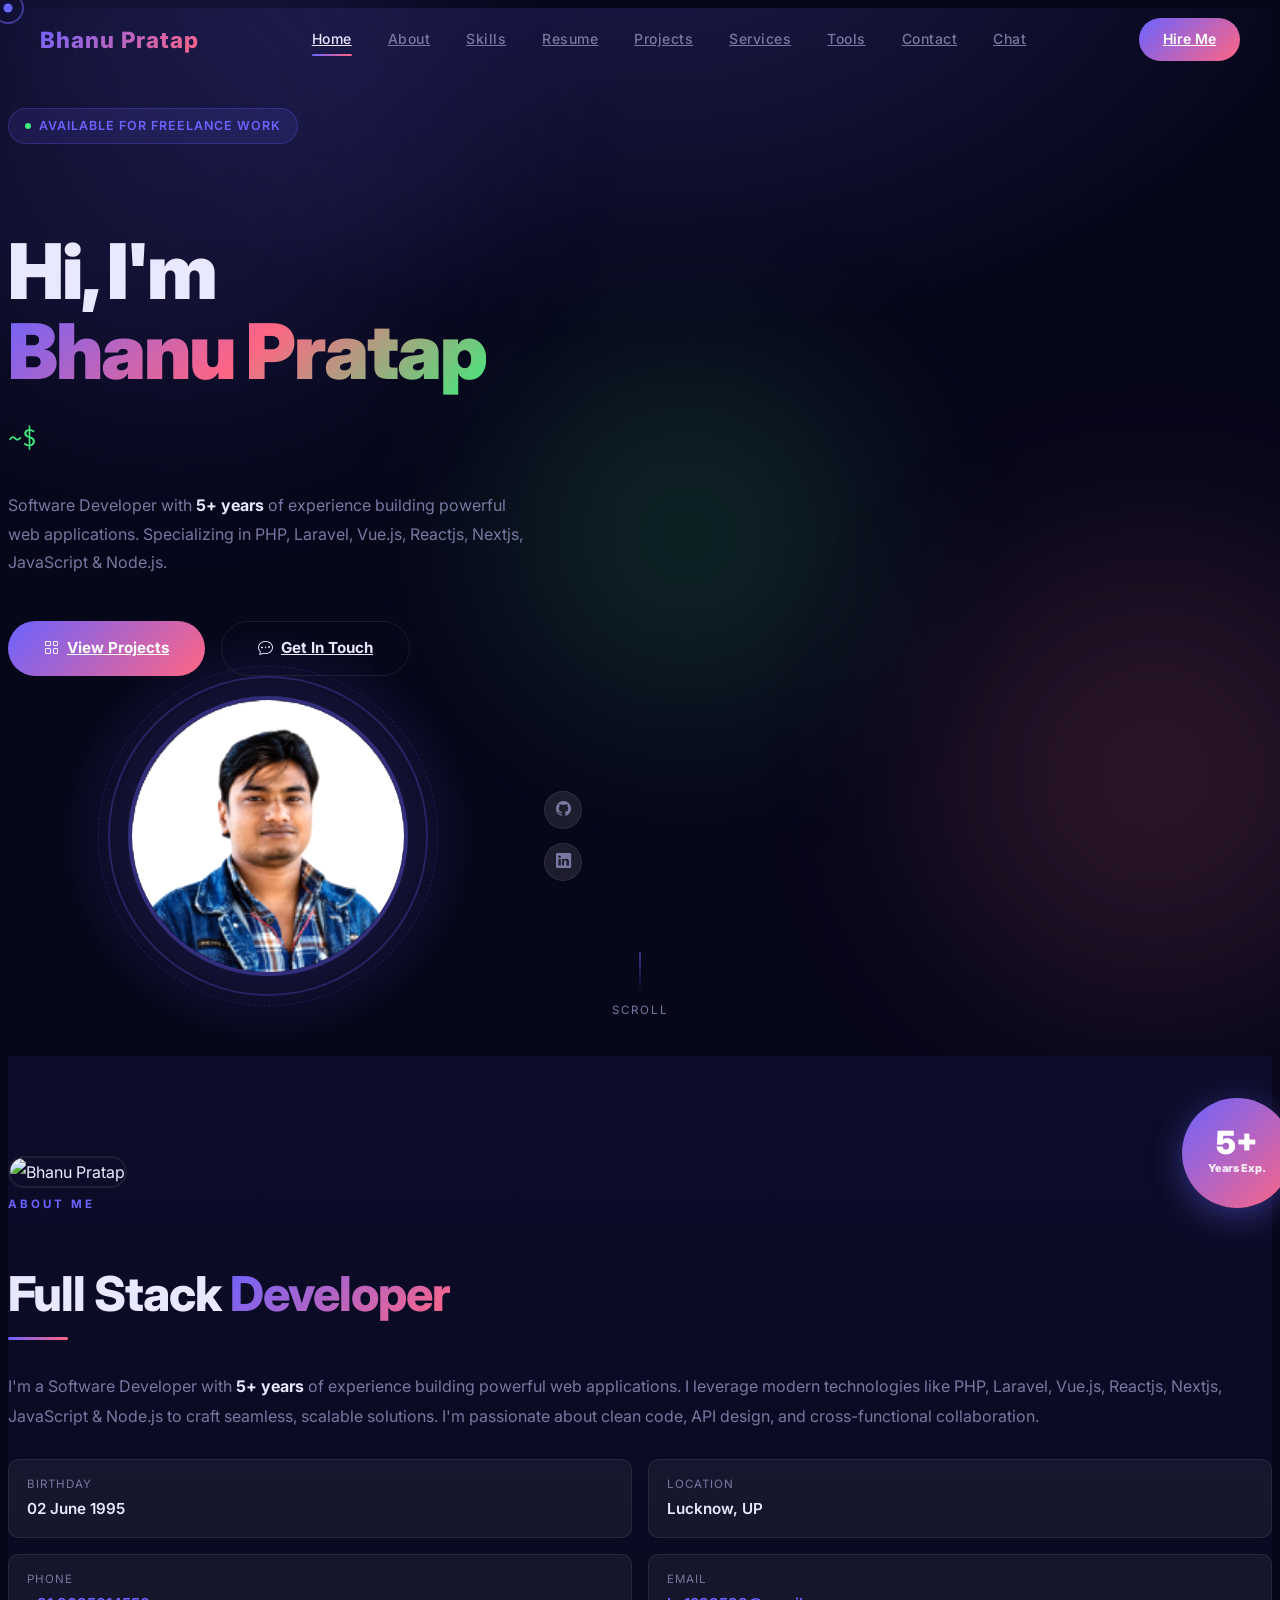
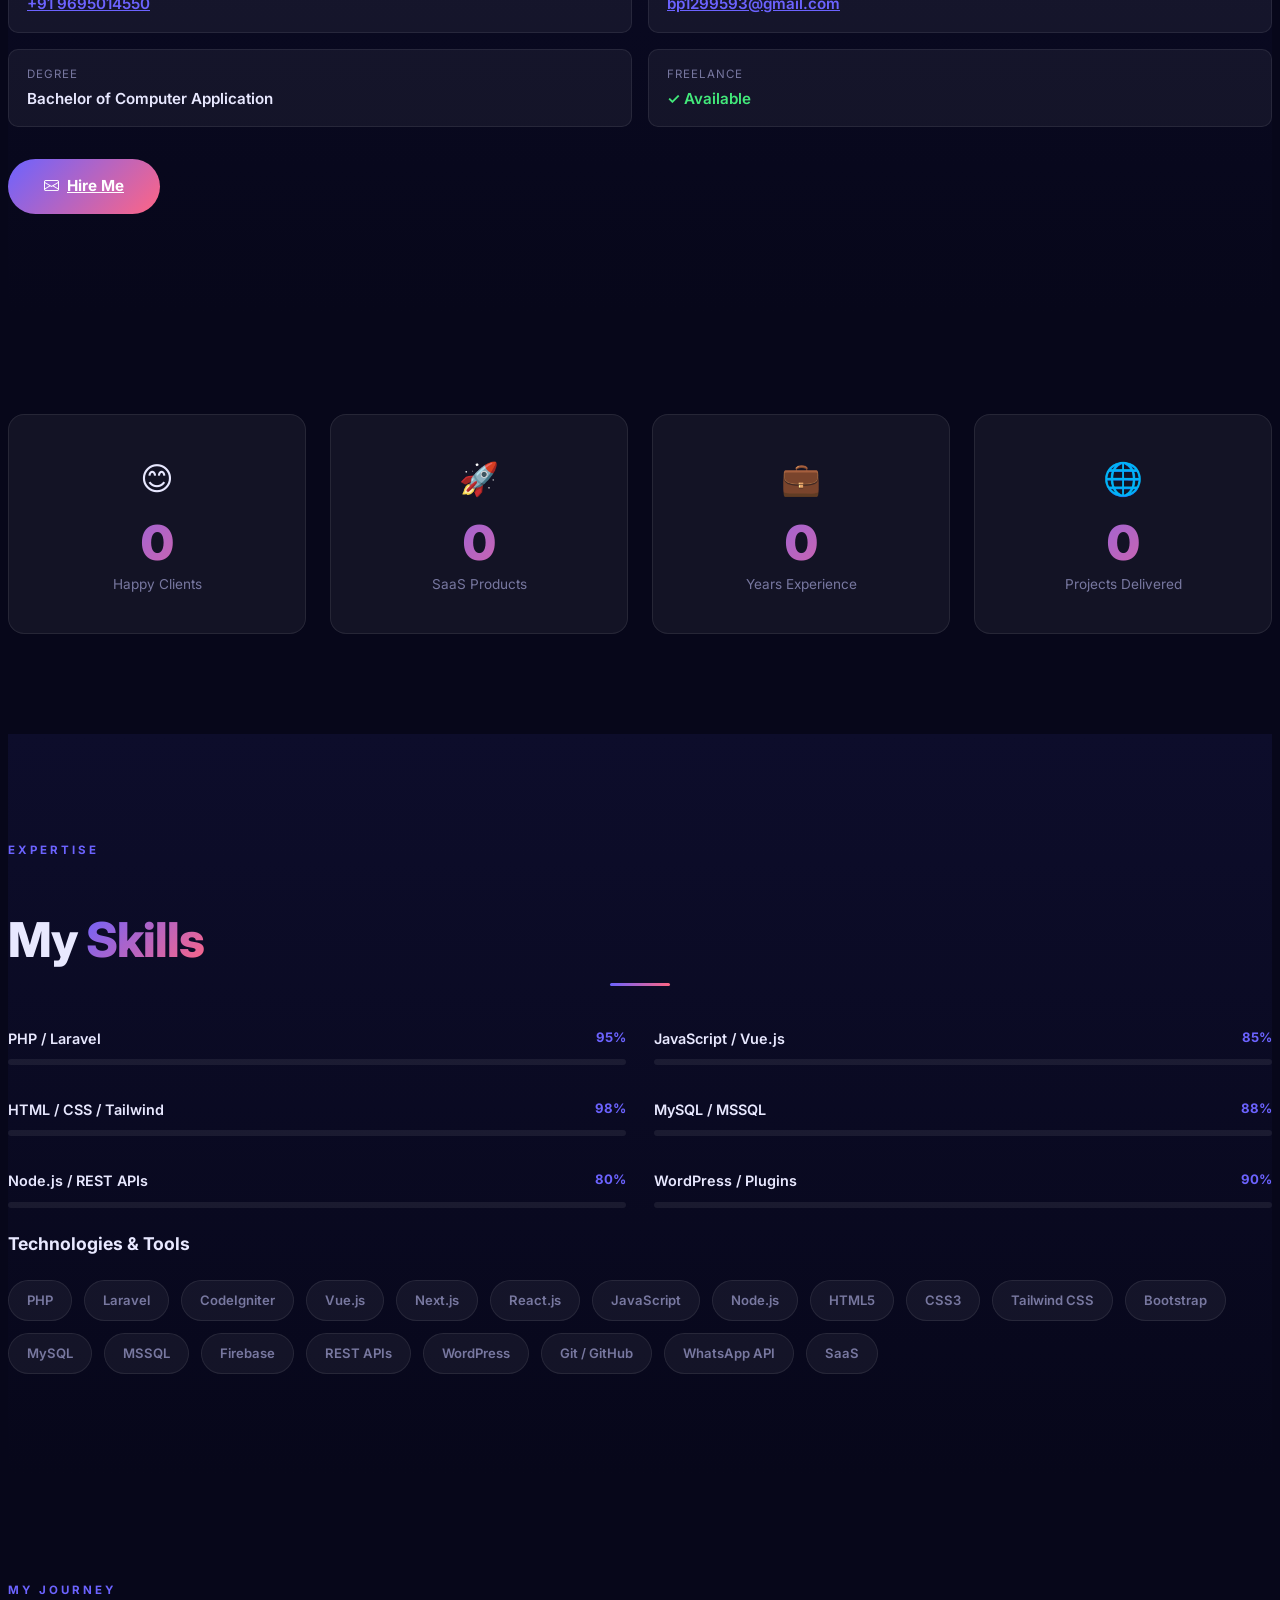
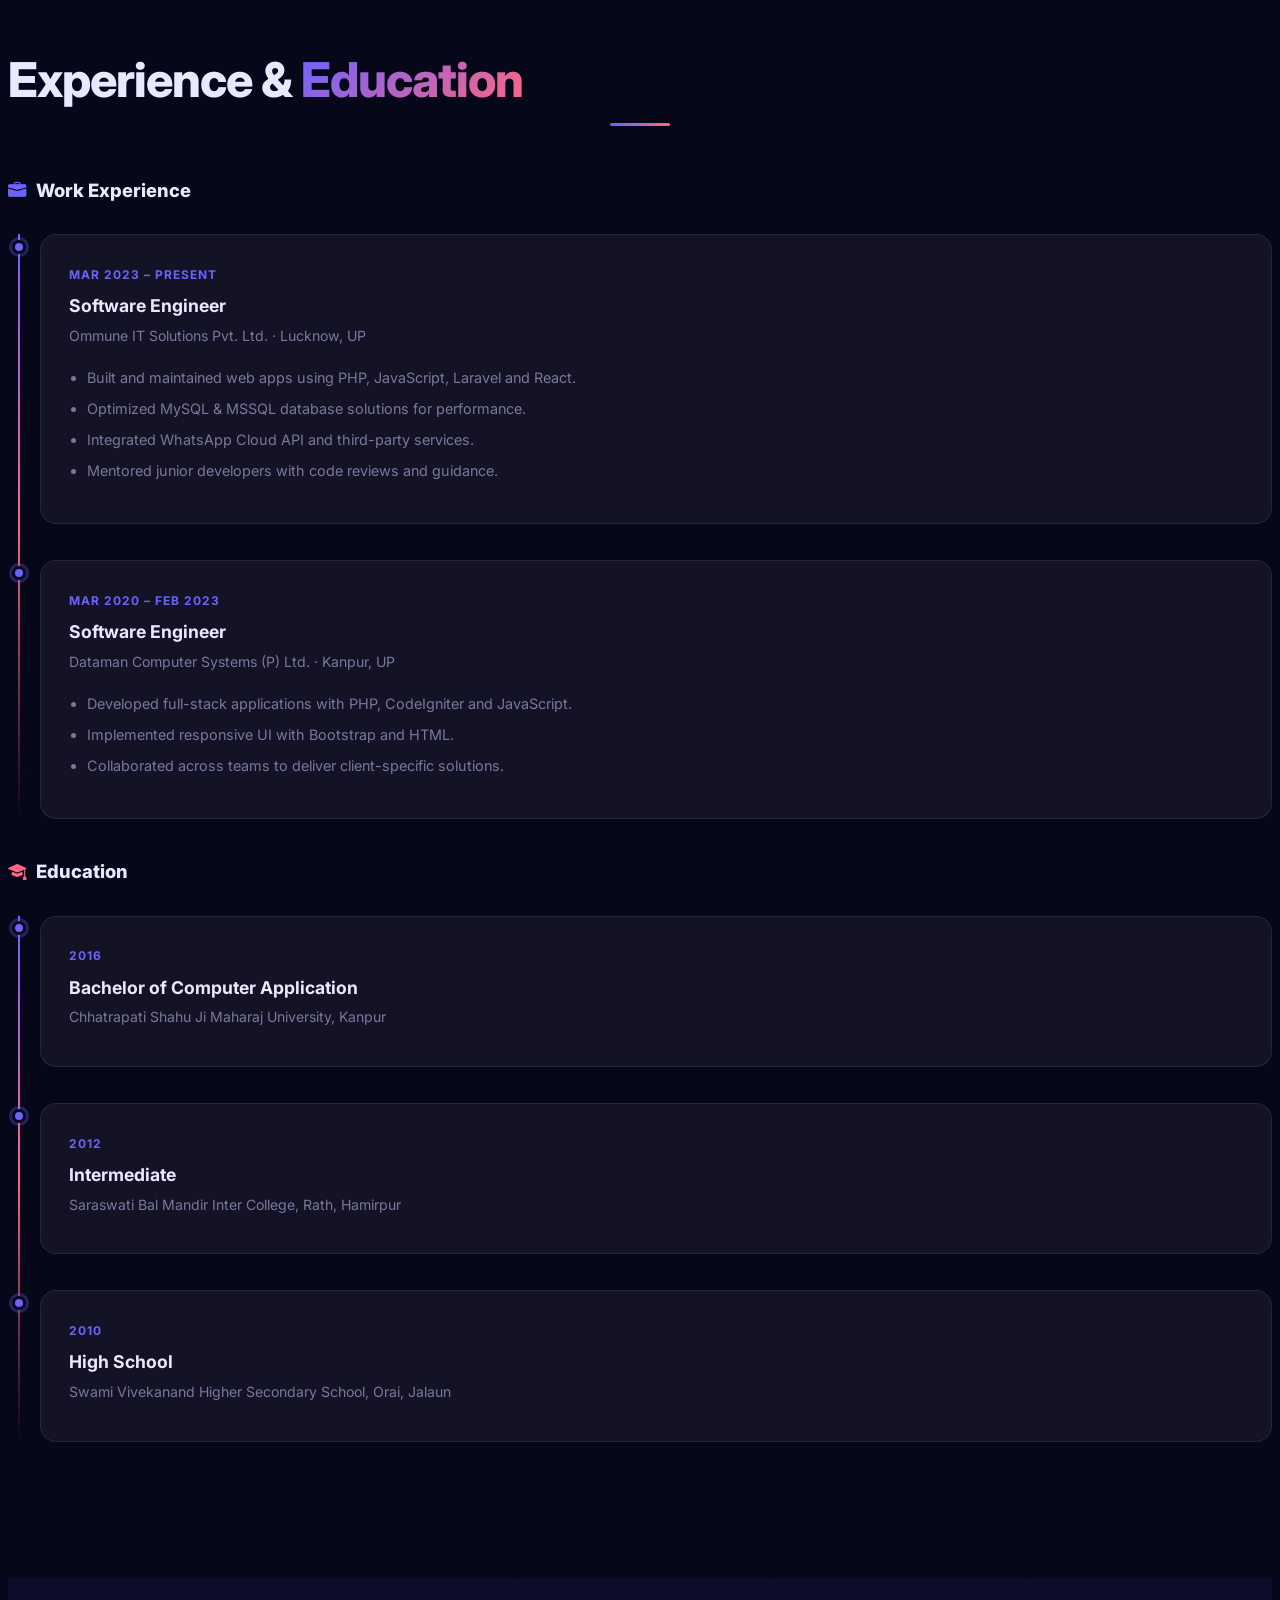
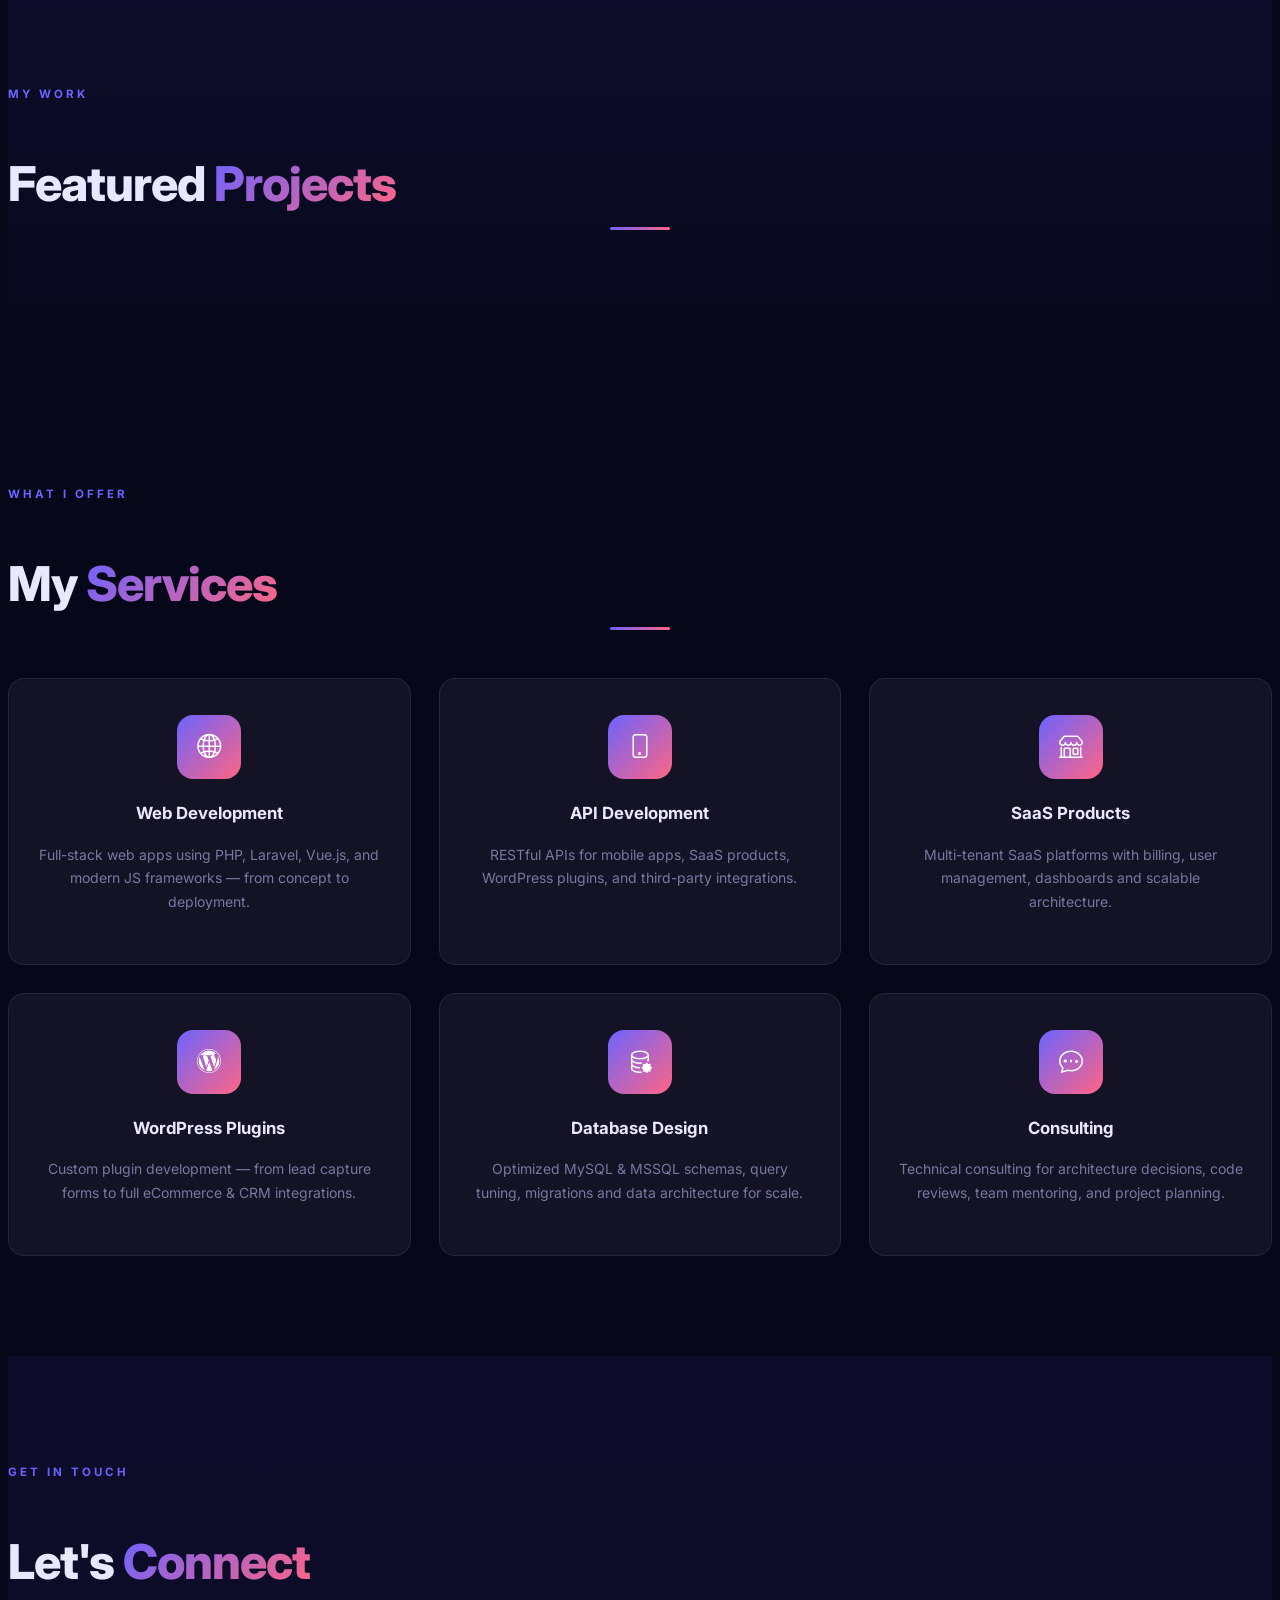
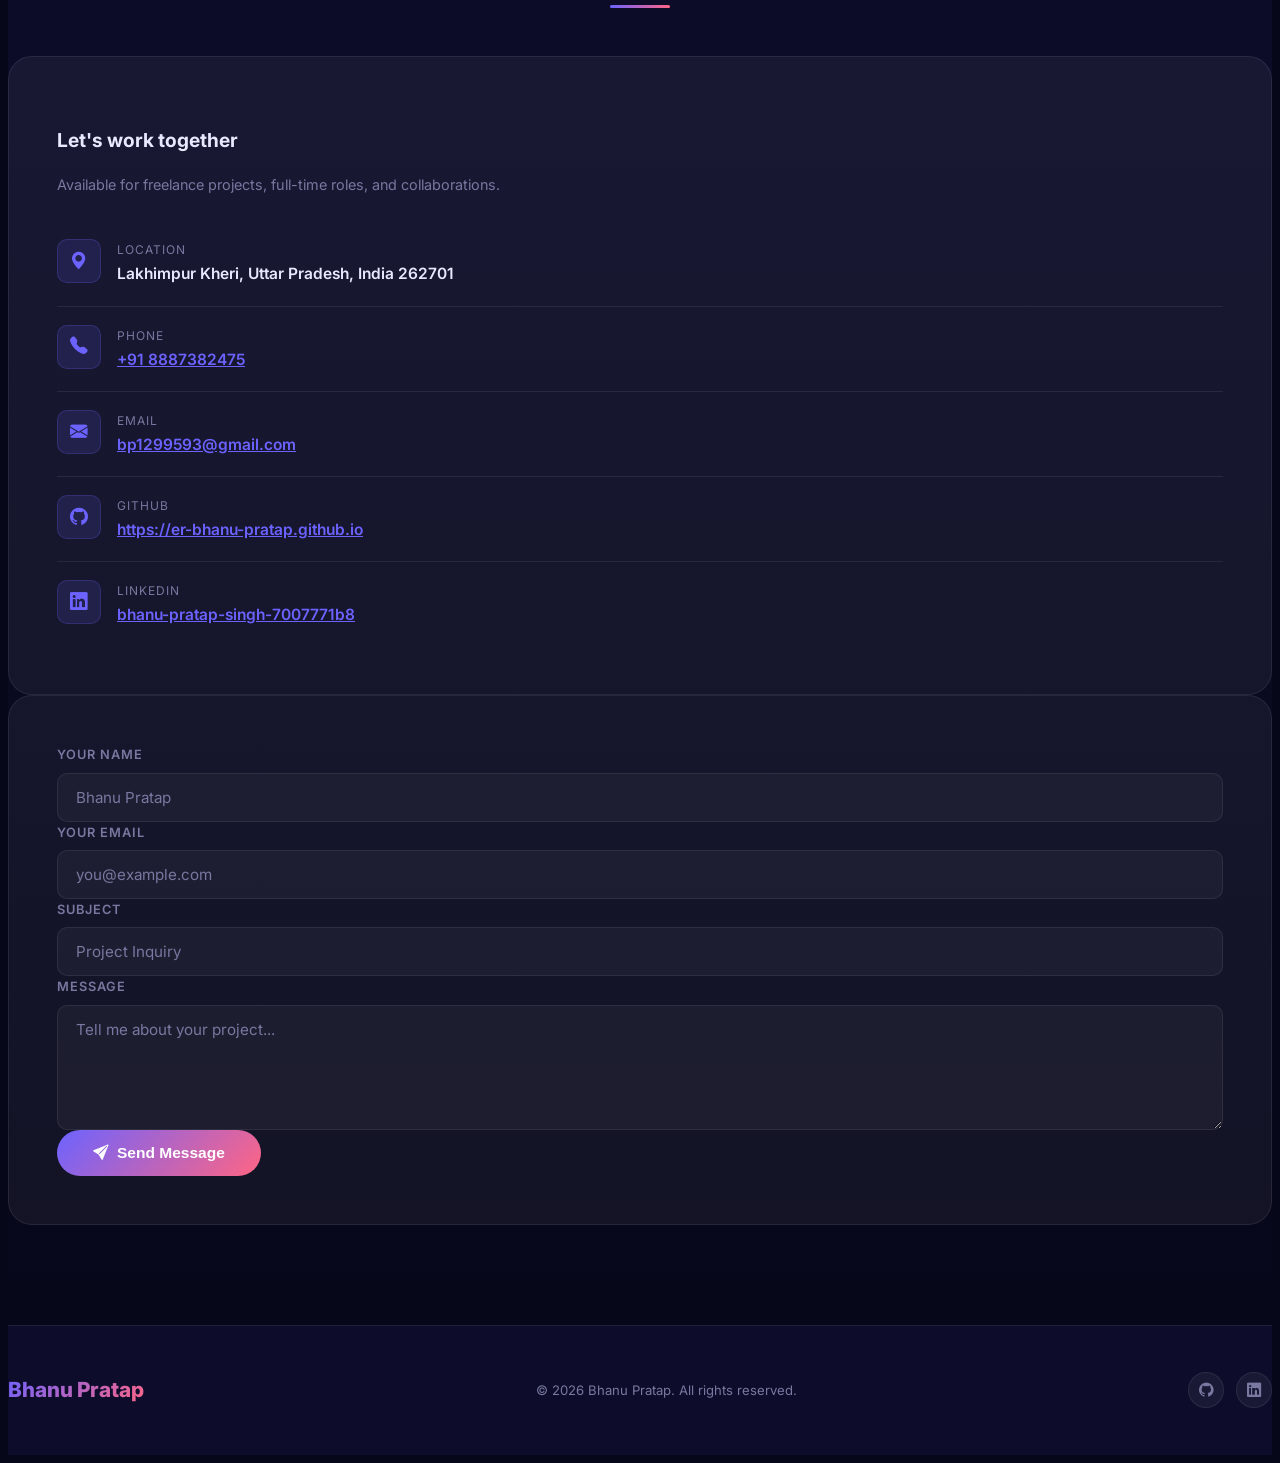
==== commit ebee633d: "changes" ====
--- a/index.html
+++ b/index.html
@@ -19,7 +19,7 @@
   <meta property="og:description"
     content="Explore Bhanu Pratap's portfolio, highlighting expertise in full-stack development and software engineering.">
   <meta property="og:image" content="/assets/img/Bhanu-Pratap.jpg">
-  <meta property="og:url" content="https://github.com/er-bhanu-pratap/">
+  <meta property="og:url" content="https://er-bhanu-pratap.github.io/">
   <meta property="og:type" content="website">
 
   <!-- Twitter Cards Metadata -->
@@ -178,7 +178,7 @@
               <span class="hero-typed" id="hero-typed"></span>
             </div>
             <p class="hero-desc">
-              Software Developer with <strong style="color:var(--text)">6+ years</strong> of experience building powerful web applications. Specialising in PHP, Laravel, Vue.js, JavaScript &amp; Node.js.
+              Software Developer with <strong style="color:var(--text)">5+ years</strong> of experience building powerful web applications. Specializing in PHP, Laravel, Vue.js, Reactjs, Nextjs, JavaScript &amp; Node.js.
             </p>
             <div class="hero-btns">
               <a href="#projects" class="btn-primary">
@@ -232,20 +232,20 @@
             <h2 class="section-title">Full Stack <span class="grad">Developer</span></h2>
             <div class="divider"></div>
             <p style="color:var(--muted);margin-bottom:28px;line-height:1.85;">
-              I'm a Software Developer with <strong style="color:var(--text)">6+ years</strong> of experience building powerful web applications. I leverage modern technologies like PHP, Laravel, Vue.js, JavaScript &amp; Node.js to craft seamless, scalable solutions. I'm passionate about clean code, API design, and cross-functional collaboration.
+              I'm a Software Developer with <strong style="color:var(--text)">5+ years</strong> of experience building powerful web applications. I leverage modern technologies like PHP, Laravel, Vue.js, Reactjs, Nextjs, JavaScript &amp; Node.js to craft seamless, scalable solutions. I'm passionate about clean code, API design, and cross-functional collaboration.
             </p>
             <div class="info-grid">
               <div class="info-item">
                 <div class="info-label">Birthday</div>
-                <div class="info-val">15 Aug 1995</div>
+                <div class="info-val">02 June 1995</div>
               </div>
               <div class="info-item">
                 <div class="info-label">Location</div>
-                <div class="info-val">Lakhimpur Kheri, UP</div>
+                <div class="info-val">Lucknow, UP</div>
               </div>
               <div class="info-item">
                 <div class="info-label">Phone</div>
-                <div class="info-val"><a href="tel:+918887382475">+91 8887382475</a></div>
+                <div class="info-val"><a href="tel:+919695014550">+91 9695014550</a></div>
               </div>
               <div class="info-item">
                 <div class="info-label">Email</div>
@@ -253,7 +253,7 @@
               </div>
               <div class="info-item">
                 <div class="info-label">Degree</div>
-                <div class="info-val">BSc Mathematics</div>
+                <div class="info-val">Bachelor of Computer Application</div>
               </div>
               <div class="info-item">
                 <div class="info-label">Freelance</div>
@@ -347,6 +347,8 @@
               <span class="tech-badge">Laravel</span>
               <span class="tech-badge">CodeIgniter</span>
               <span class="tech-badge">Vue.js</span>
+              <span class="tech-badge">Next.js</span>
+              <span class="tech-badge">React.js</span>
               <span class="tech-badge">JavaScript</span>
               <span class="tech-badge">Node.js</span>
               <span class="tech-badge">HTML5</span>
@@ -390,7 +392,7 @@
                   <div class="timeline-role">Software Engineer</div>
                   <div class="timeline-company">Ommune IT Solutions Pvt. Ltd. · Lucknow, UP</div>
                   <ul class="timeline-list">
-                    <li>Built and maintained web apps using PHP, JavaScript, and Laravel.</li>
+                    <li>Built and maintained web apps using PHP, JavaScript, Laravel and React.</li>
                     <li>Optimized MySQL &amp; MSSQL database solutions for performance.</li>
                     <li>Integrated WhatsApp Cloud API and third-party services.</li>
                     <li>Mentored junior developers with code reviews and guidance.</li>
@@ -399,25 +401,13 @@
               </div>
               <div class="timeline-item">
                 <div class="timeline-card">
-                  <span class="timeline-date">Feb 2022 – Mar 2023</span>
+                  <span class="timeline-date">Mar 2020 – Feb 2023</span>
                   <div class="timeline-role">Software Engineer</div>
                   <div class="timeline-company">Dataman Computer Systems (P) Ltd. · Kanpur, UP</div>
                   <ul class="timeline-list">
-                    <li>Developed full-stack applications with PHP and JavaScript.</li>
-                    <li>Implemented responsive UI with Bootstrap and Vue.js.</li>
+                    <li>Developed full-stack applications with PHP, CodeIgniter and JavaScript.</li>
+                    <li>Implemented responsive UI with Bootstrap and HTML.</li>
                     <li>Collaborated across teams to deliver client-specific solutions.</li>
-                  </ul>
-                </div>
-              </div>
-              <div class="timeline-item">
-                <div class="timeline-card">
-                  <span class="timeline-date">May 2018 – Feb 2022</span>
-                  <div class="timeline-role">Software Engineer</div>
-                  <div class="timeline-company">Business Quest Technology · Kanpur, UP</div>
-                  <ul class="timeline-list">
-                    <li>Built web applications using CodeIgniter frameworks.</li>
-                    <li>Used Firebase for real-time backend data management.</li>
-                    <li>Delivered custom client solutions with testing and debugging.</li>
                   </ul>
                 </div>
               </div>
@@ -432,30 +422,23 @@
             <div class="timeline">
               <div class="timeline-item">
                 <div class="timeline-card">
-                  <span class="timeline-date">2017 – 2018</span>
-                  <div class="timeline-role">Diploma in PHP</div>
-                  <div class="timeline-company">Betaue Technologies &amp; Placement Services, Kanpur</div>
+                  <span class="timeline-date">2016</span>
+                  <div class="timeline-role">Bachelor of Computer Application</div>
+                  <div class="timeline-company">Chhatrapati Shahu Ji Maharaj University, Kanpur</div>
                 </div>
               </div>
               <div class="timeline-item">
                 <div class="timeline-card">
-                  <span class="timeline-date">2017</span>
-                  <div class="timeline-role">BSc Mathematics</div>
-                  <div class="timeline-company">Chhatrapati Shahu Ji Maharaj University, Kanpur</div>
+                  <span class="timeline-date">2012</span>
+                  <div class="timeline-role">Intermediate</div>
+                  <div class="timeline-company">Saraswati Bal Mandir Inter College, Rath, Hamirpur</div>
                 </div>
               </div>
               <div class="timeline-item">
                 <div class="timeline-card">
-                  <span class="timeline-date">2016</span>
-                  <div class="timeline-role">CCC Certification</div>
-                  <div class="timeline-company">National Institute of Electronics &amp; Information Technology</div>
-                </div>
-              </div>
-              <div class="timeline-item">
-                <div class="timeline-card">
-                  <span class="timeline-date">2013</span>
-                  <div class="timeline-role">Intermediate</div>
-                  <div class="timeline-company">Guru Nanak Inter College, Lakhimpur Kheri</div>
+                  <span class="timeline-date">2010</span>
+                  <div class="timeline-role">High School</div>
+                  <div class="timeline-company">Swami Vivekanand Higher Secondary School, Orai, Jalaun</div>
                 </div>
               </div>
             </div>
@@ -618,7 +601,7 @@
         <a href="#hero" class="footer-logo">Bhanu Pratap</a>
         <p class="footer-copy">© 2026 Bhanu Pratap. All rights reserved.</p>
         <div class="footer-socials">
-          <a href="https://github.com/avcodewizard" target="_blank" title="GitHub"><i class="bi bi-github"></i></a>
+          <a href="https://github.com/er-bhanu-pratap" target="_blank" title="GitHub"><i class="bi bi-github"></i></a>
           <a href="https://www.linkedin.com/in/bhanu-pratap-singh-7007771b8/" target="_blank" title="LinkedIn"><i class="bi bi-linkedin"></i></a>
         </div>
       </div>
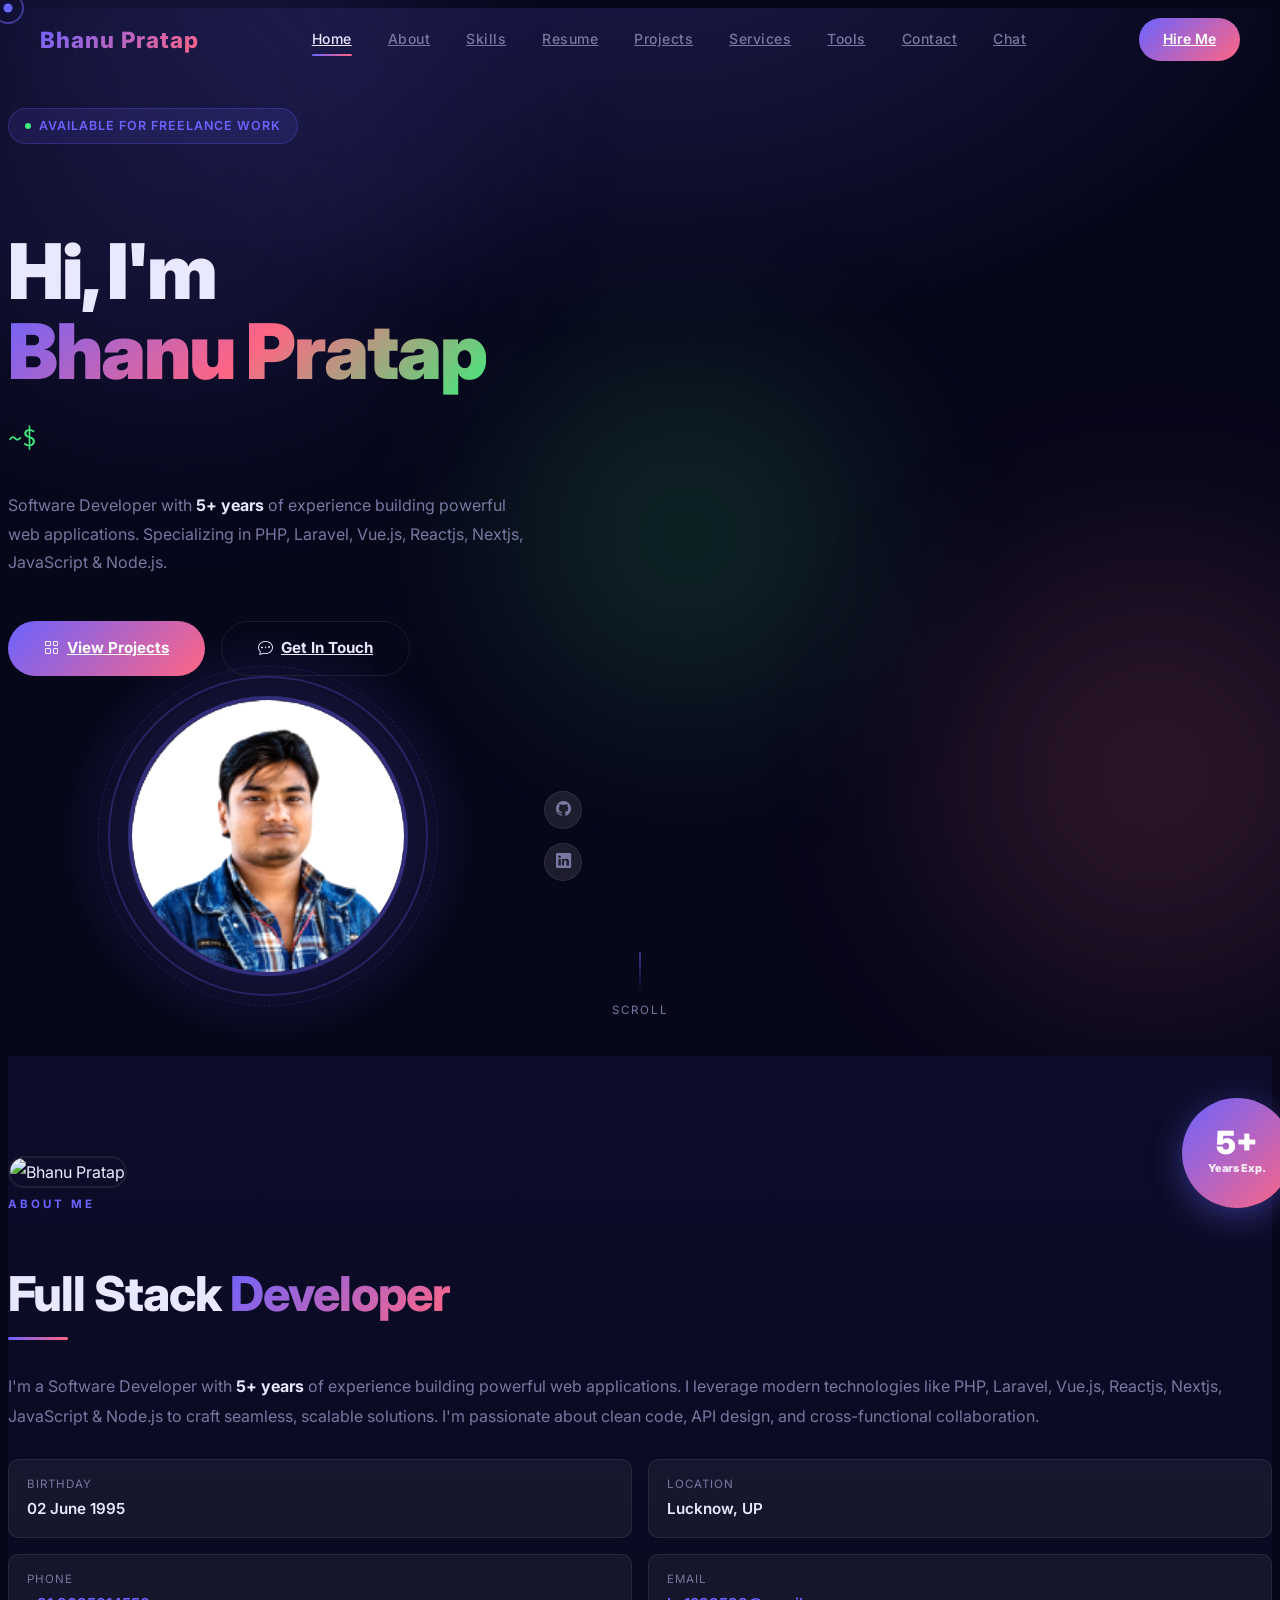
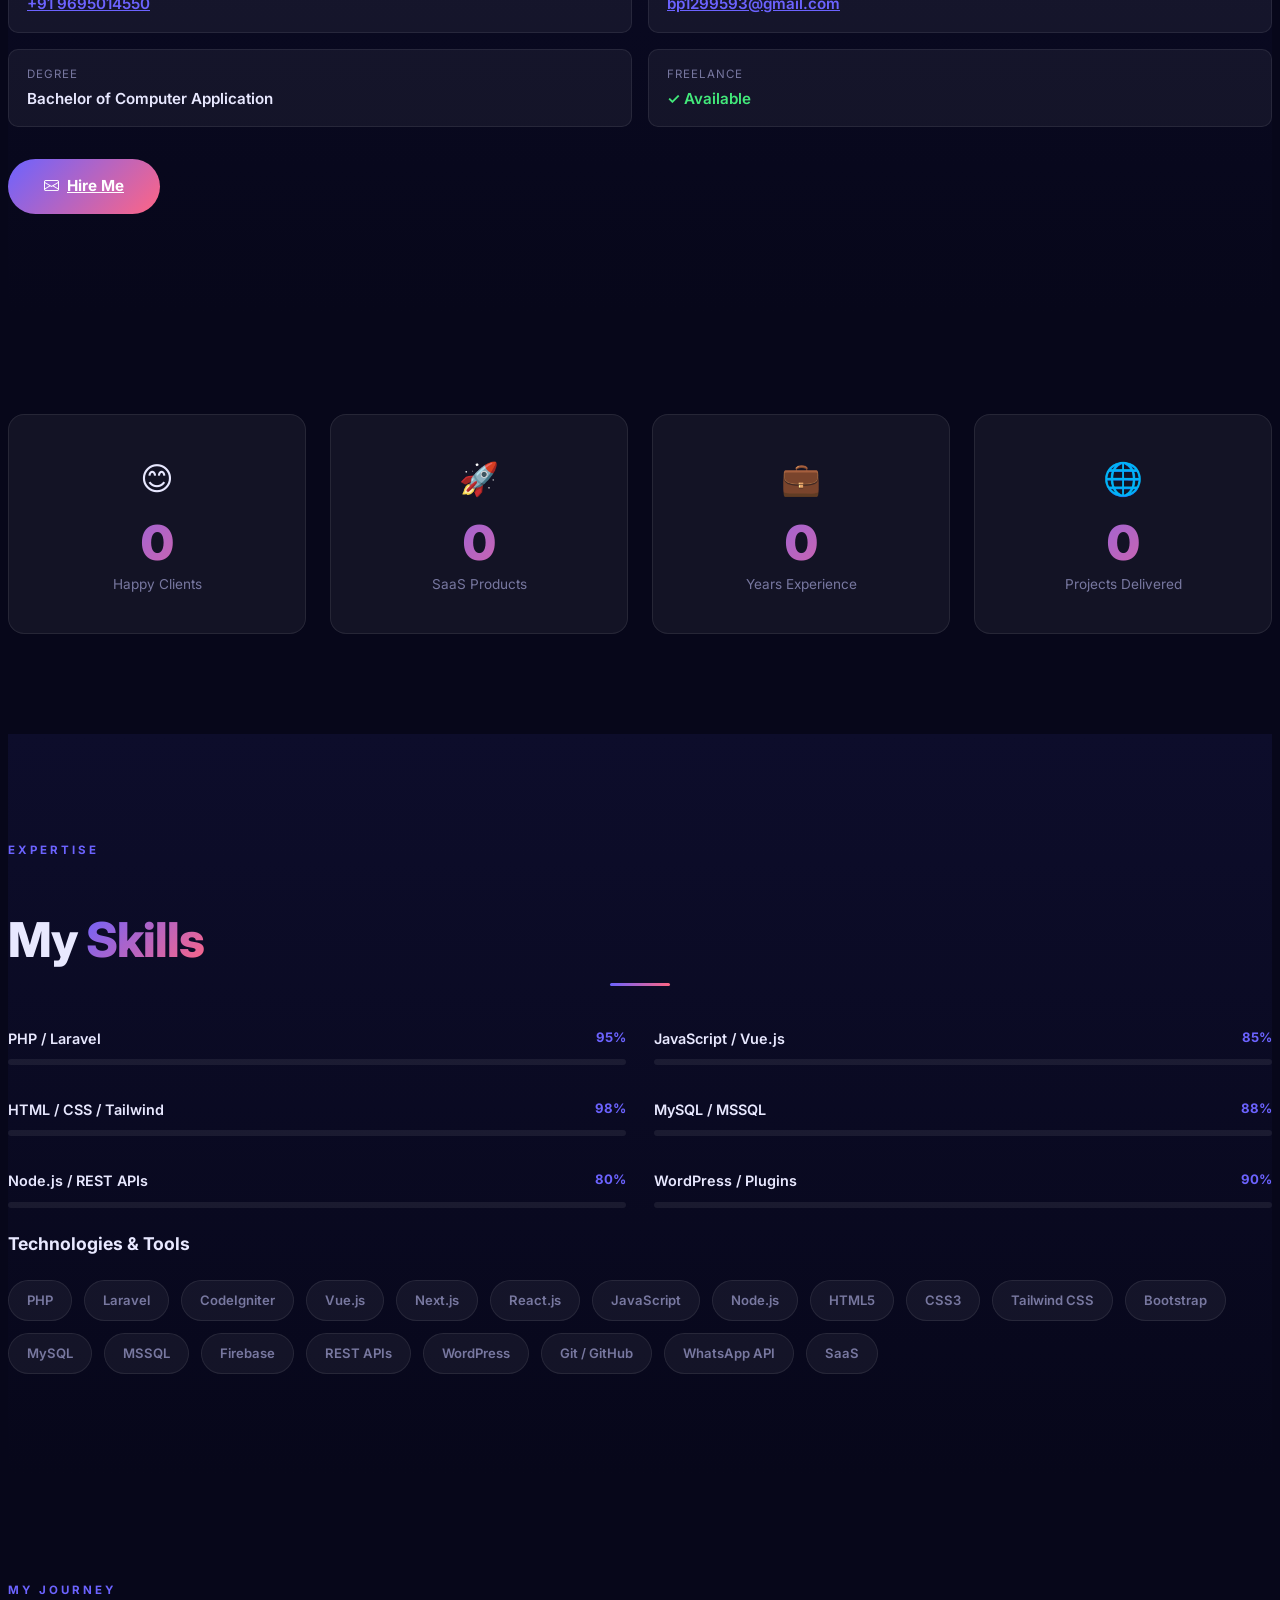
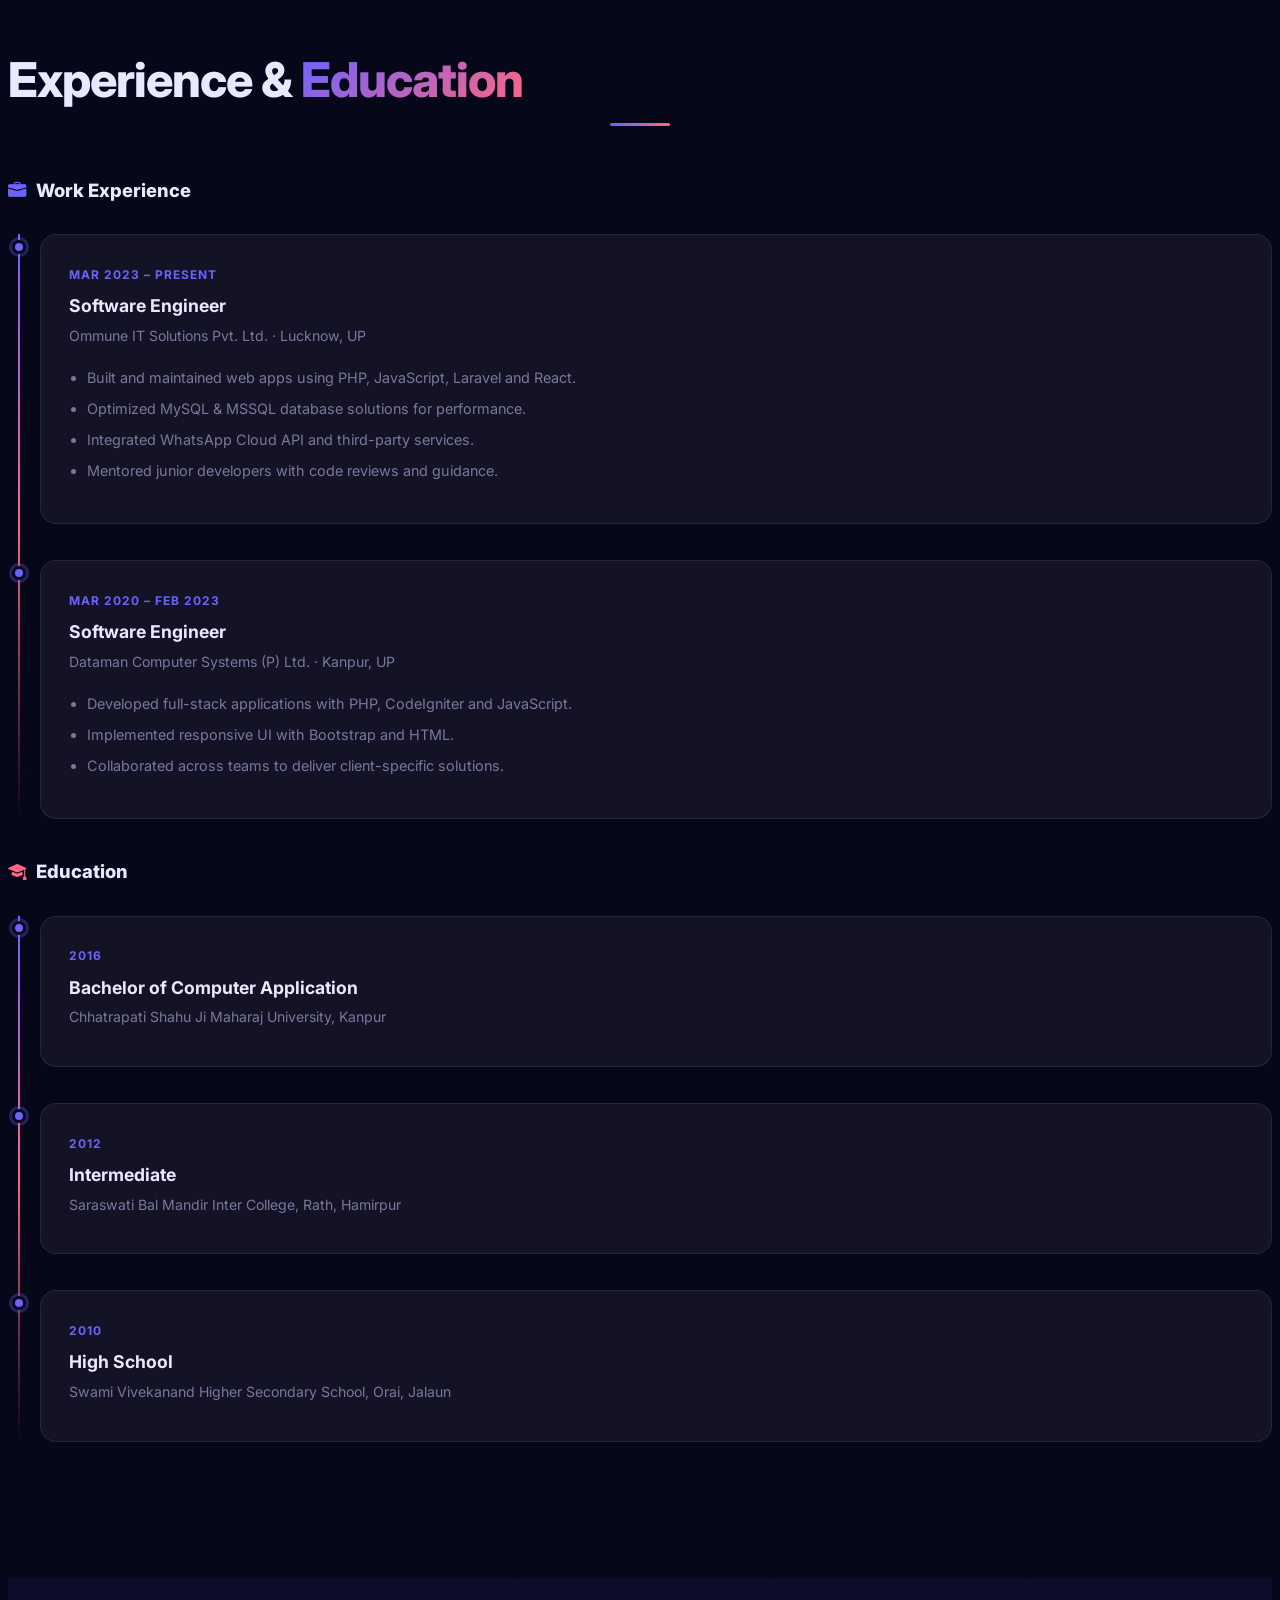
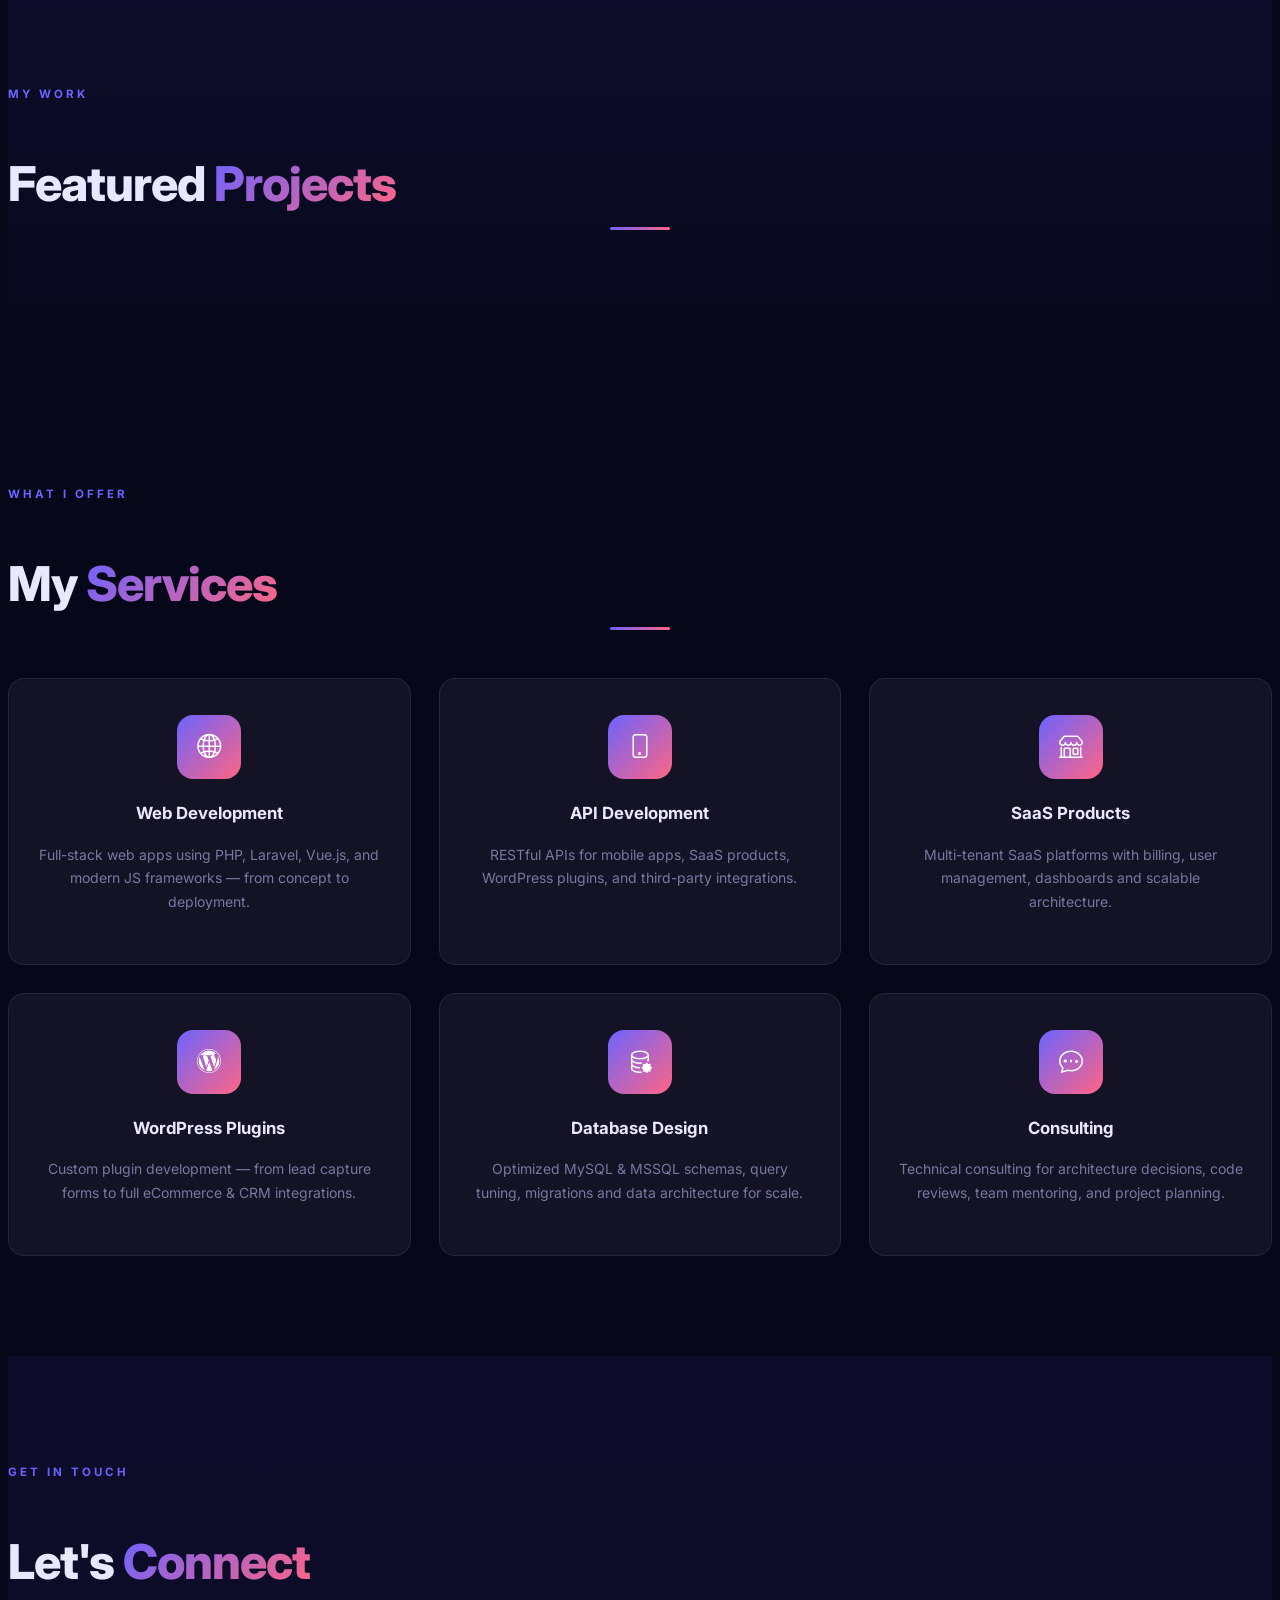
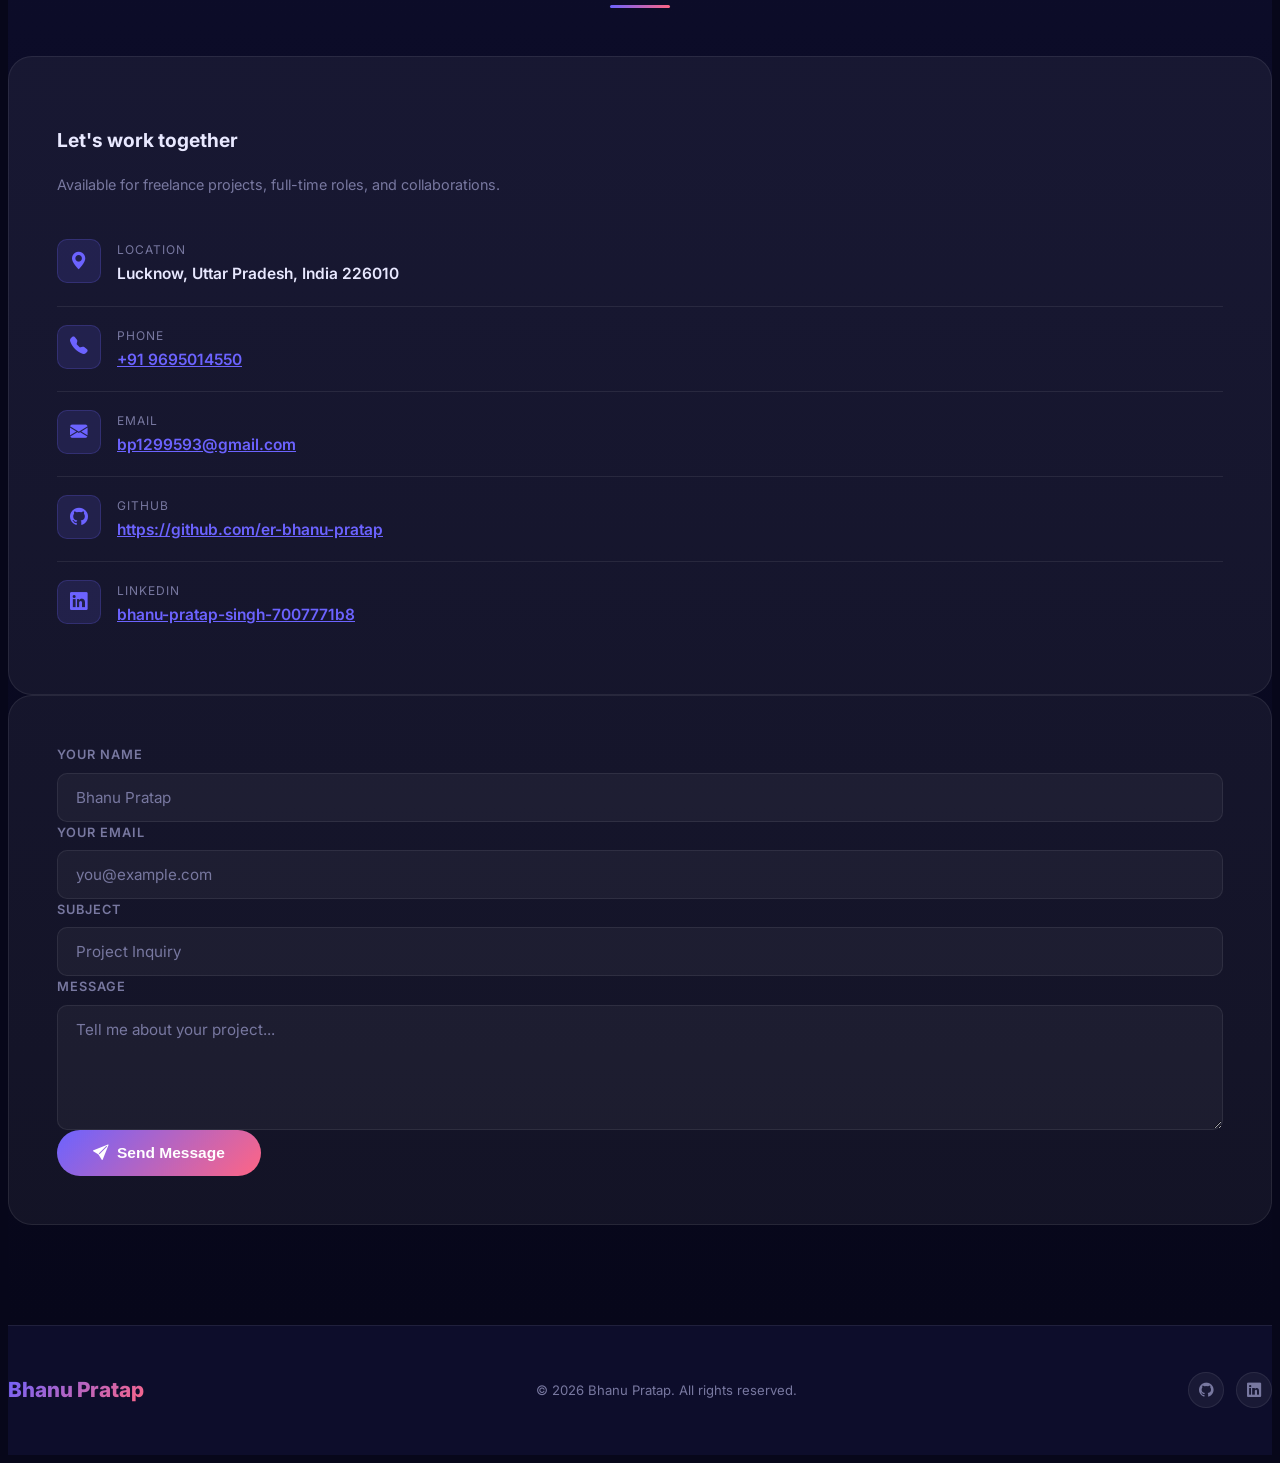
==== commit f3770c99: "changes" ====
--- a/index.html
+++ b/index.html
@@ -525,14 +525,14 @@
                 <div class="contact-icon"><i class="bi bi-geo-alt-fill"></i></div>
                 <div>
                   <div class="contact-label">Location</div>
-                  <div class="contact-val">Lakhimpur Kheri, Uttar Pradesh, India 262701</div>
+                  <div class="contact-val">Lucknow, Uttar Pradesh, India 226010</div>
                 </div>
               </div>
               <div class="contact-info-item">
                 <div class="contact-icon"><i class="bi bi-telephone-fill"></i></div>
                 <div>
                   <div class="contact-label">Phone</div>
-                  <div class="contact-val"><a href="tel:+918887382475">+91 8887382475</a></div>
+                  <div class="contact-val"><a href="tel:+919695014550">+91 9695014550</a></div>
                 </div>
               </div>
               <div class="contact-info-item">
@@ -546,7 +546,7 @@
                 <div class="contact-icon"><i class="bi bi-github"></i></div>
                 <div>
                   <div class="contact-label">GitHub</div>
-                  <div class="contact-val"><a href="https://er-bhanu-pratap.github.io" target="_blank">https://er-bhanu-pratap.github.io</a></div>
+                  <div class="contact-val"><a href="https://github.com/er-bhanu-pratap" target="_blank">https://github.com/er-bhanu-pratap</a></div>
                 </div>
               </div>
               <div class="contact-info-item">
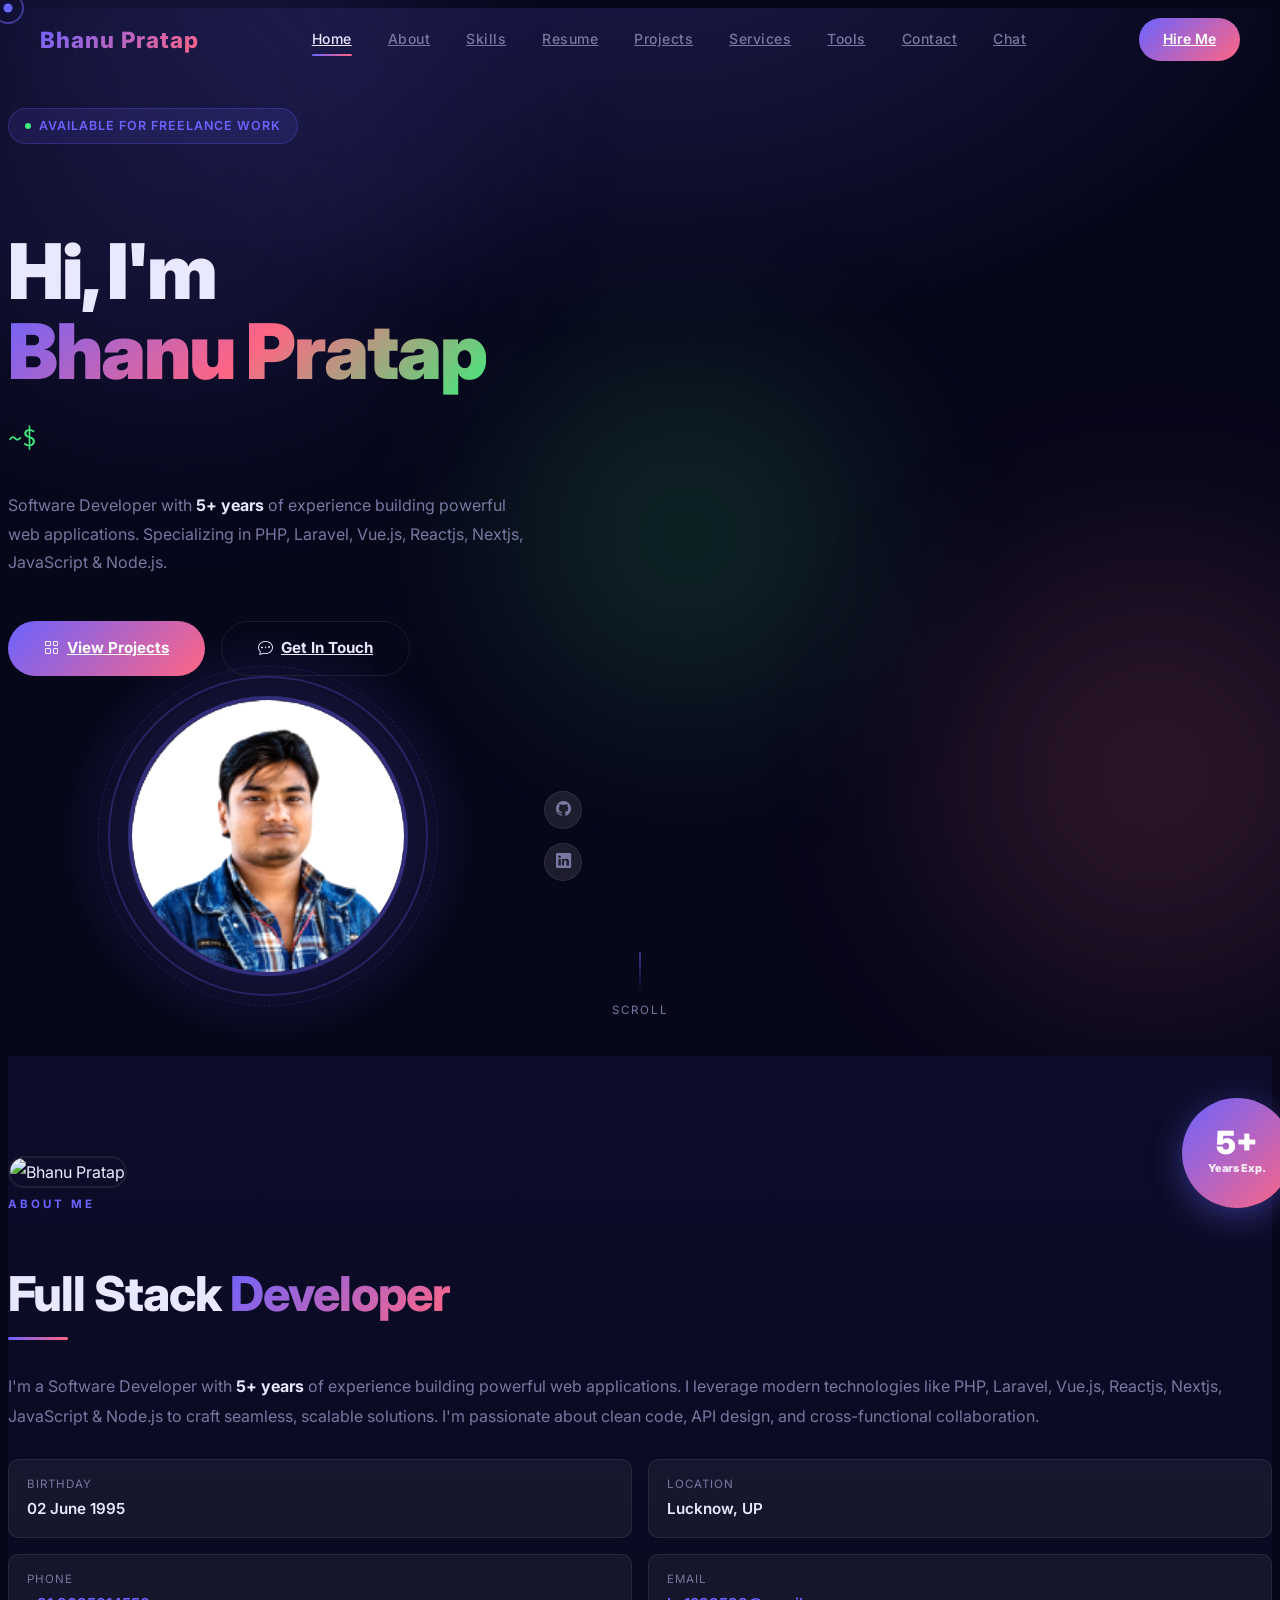
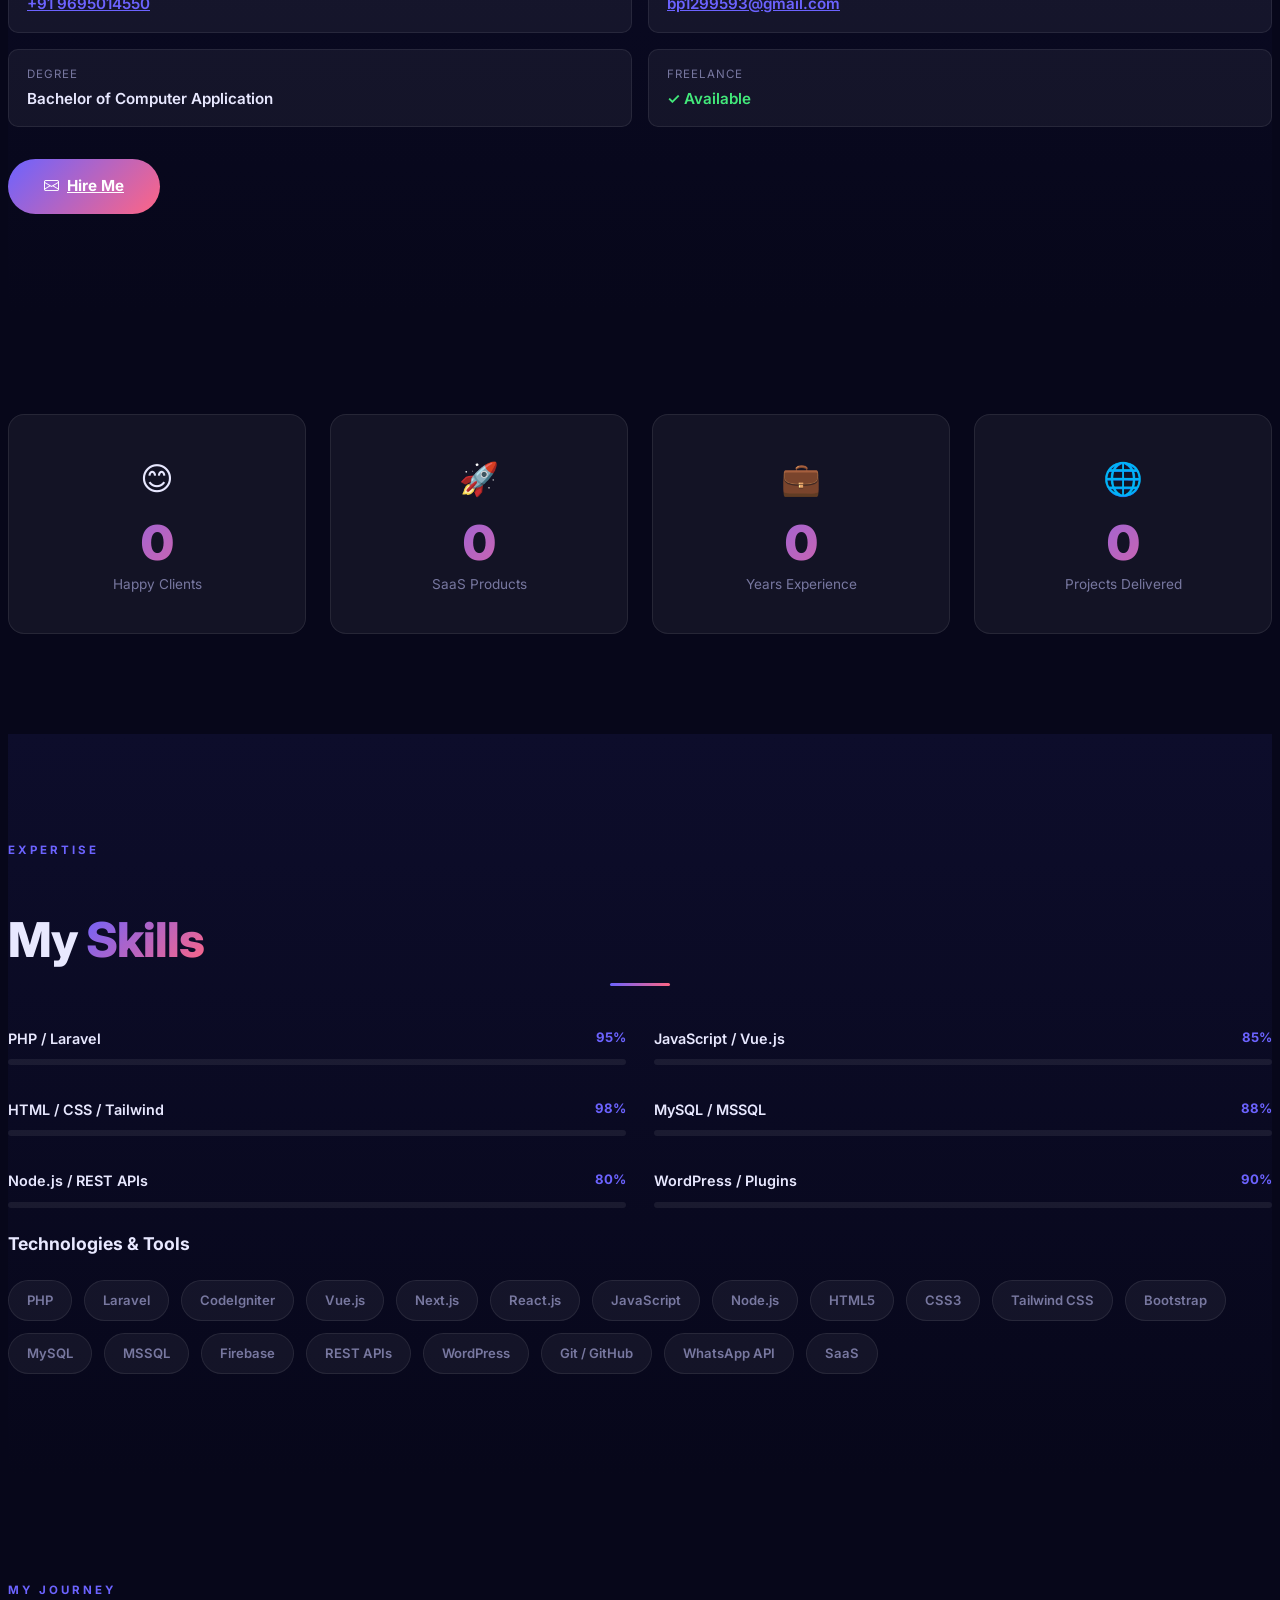
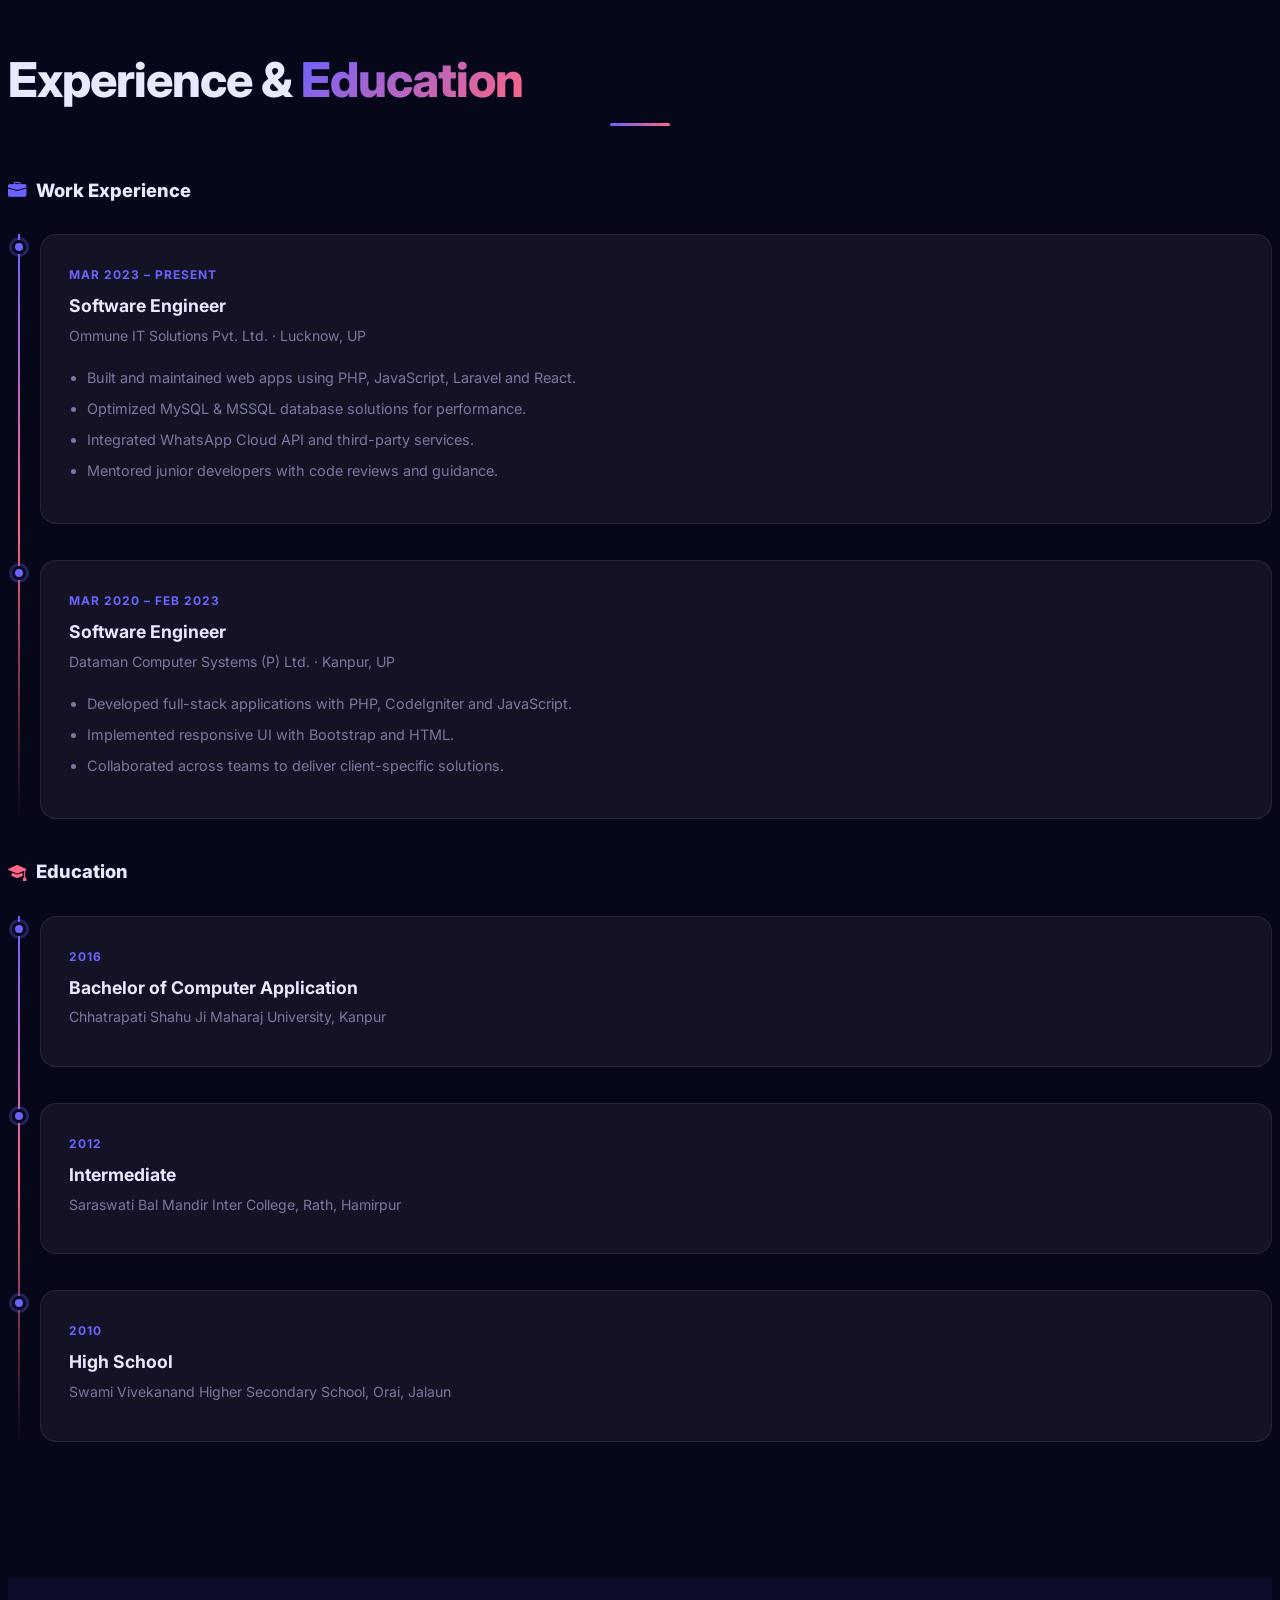
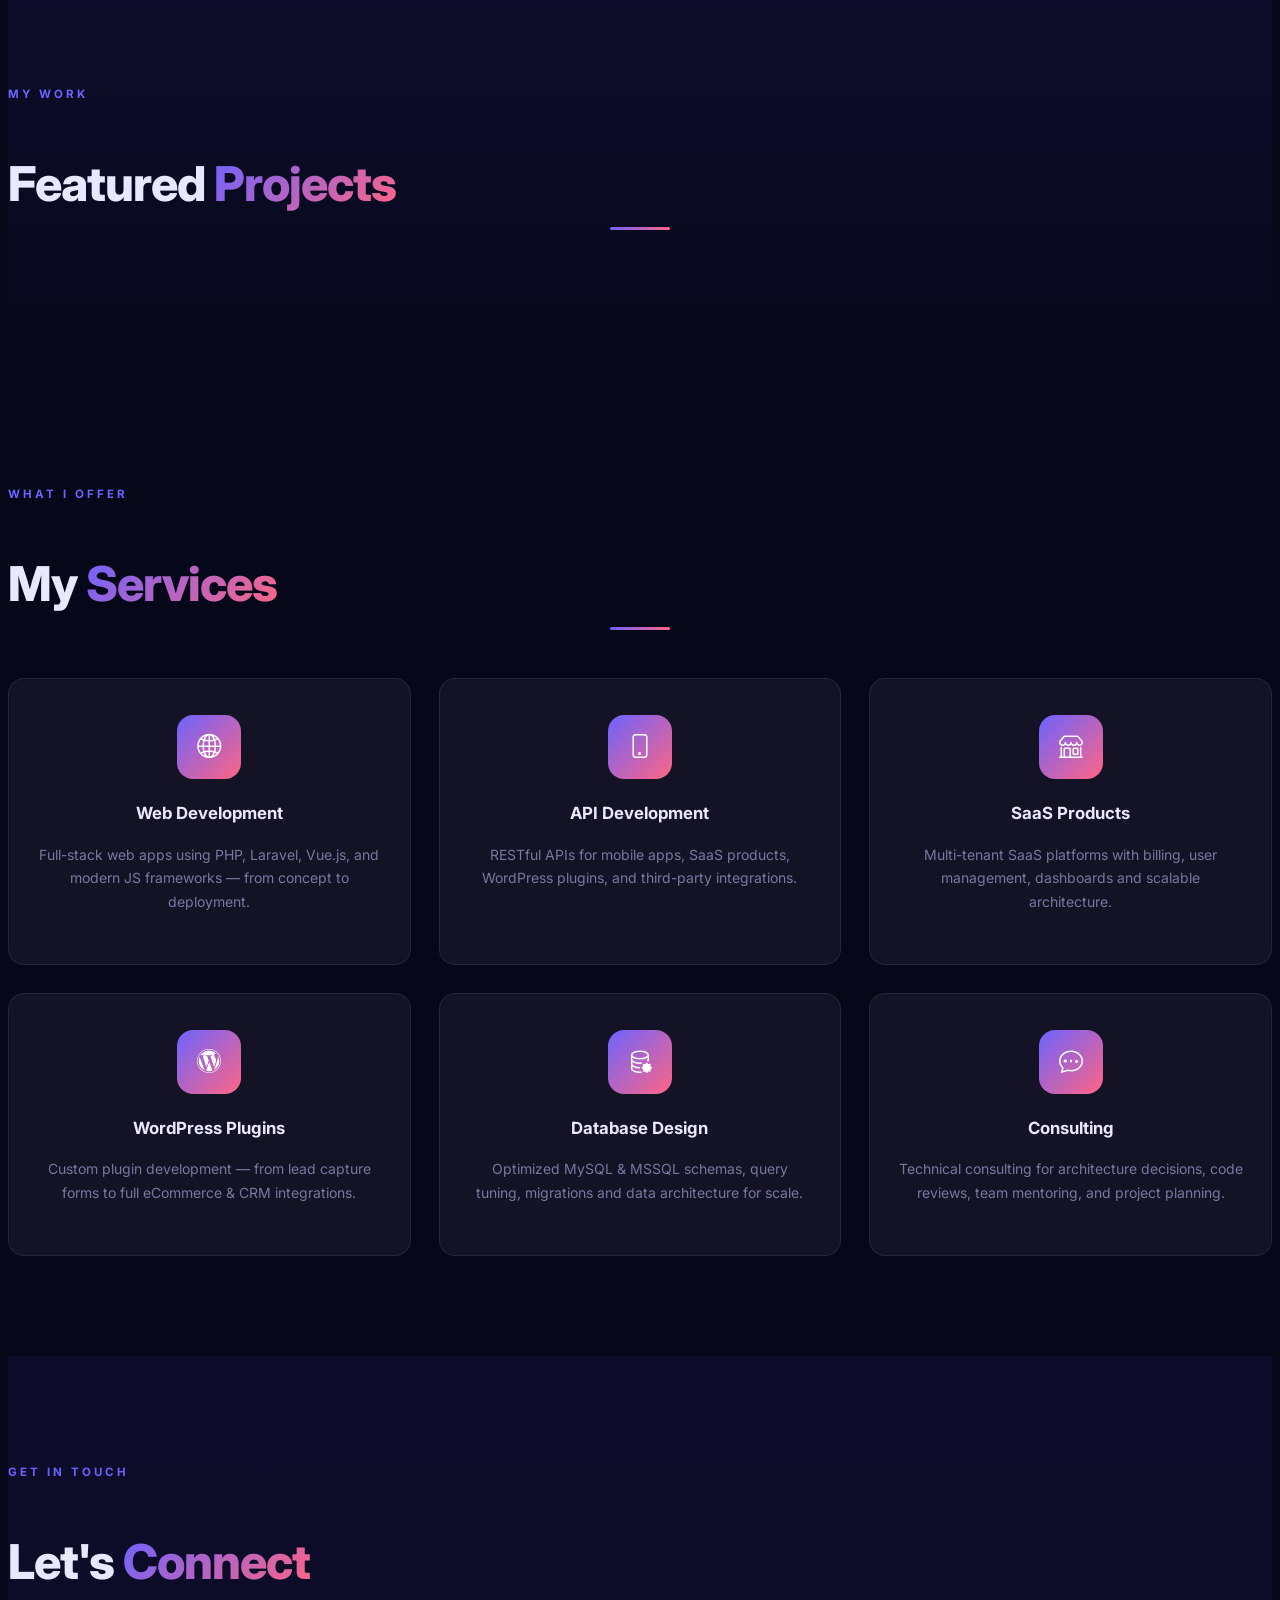
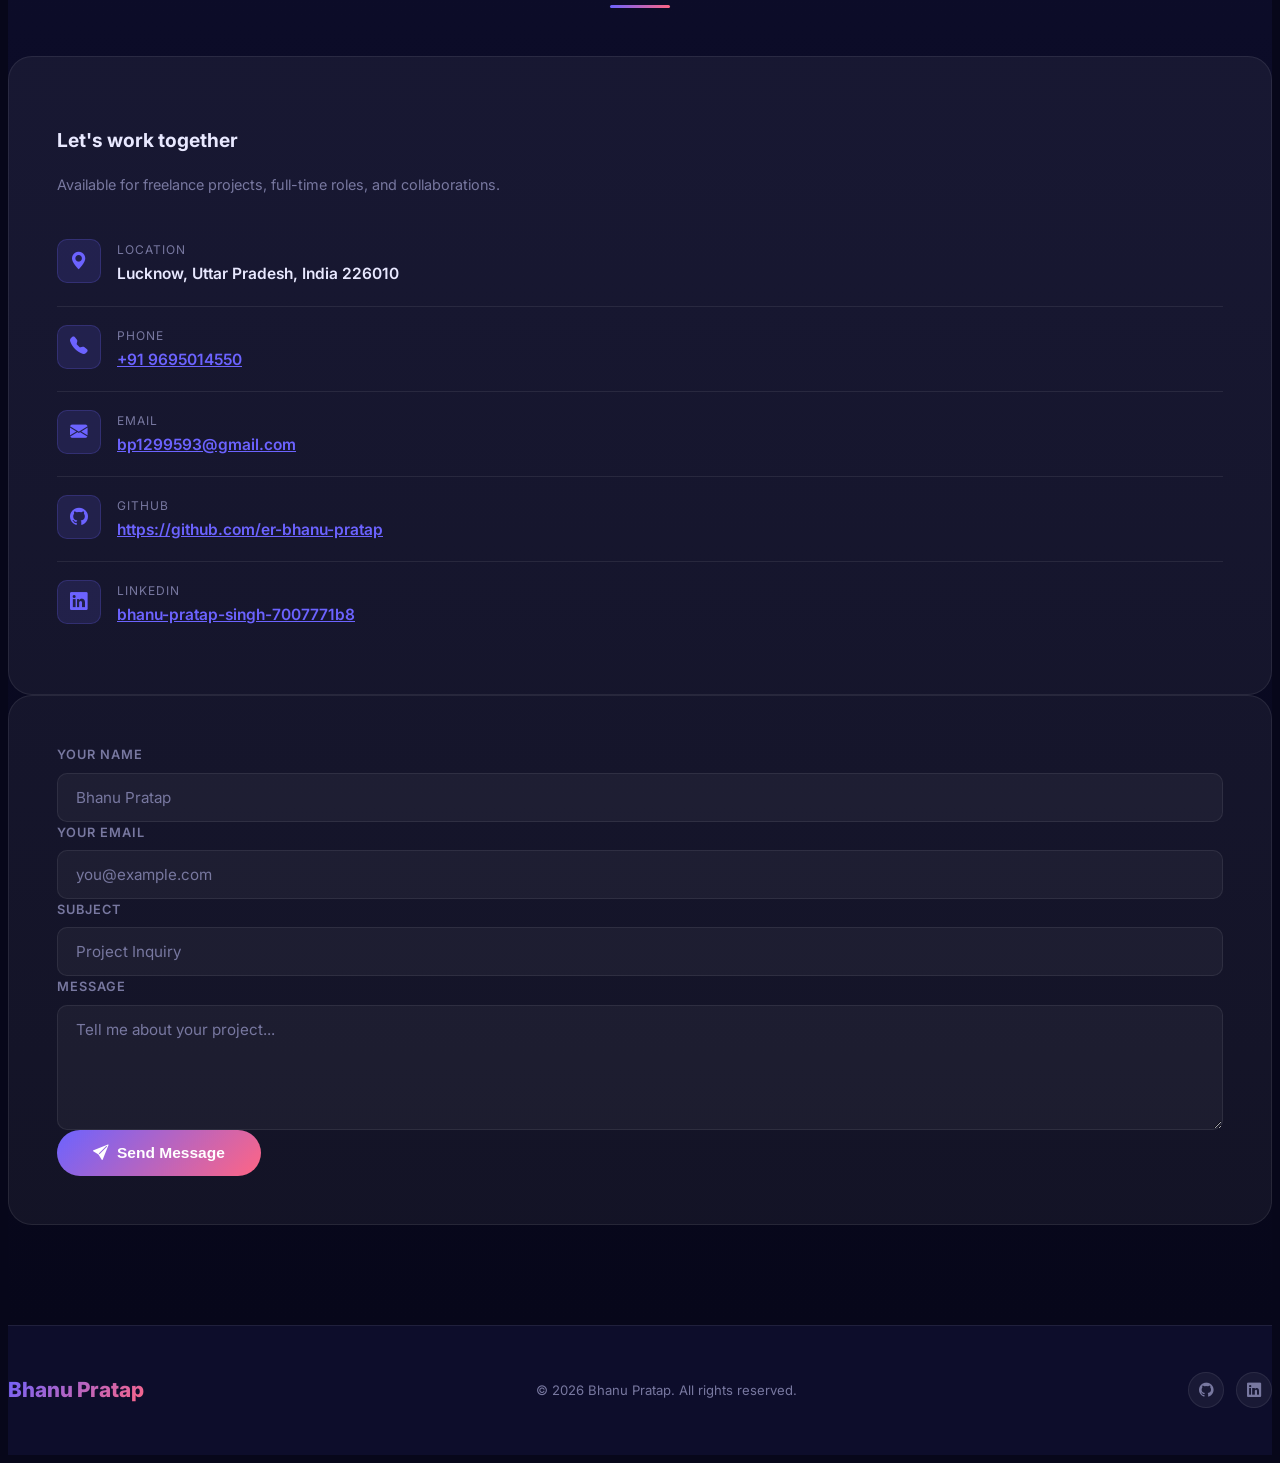
==== commit f10b61d8: "changes" ====
--- a/index.html
+++ b/index.html
@@ -623,16 +623,118 @@
   <script>
   /* ============ PROJECT DATA ============ */
   const projectsData = [
-    { name: 'TourTripX', icon: '✈️', tech: ['Laravel', 'Vue.js'], desc: 'A complete flight booking platform.', points: ['Public-facing website for real-time flight booking — tourtripx.com', 'CRM for bookings, customer data, agents & workflows', 'API system to resell flights via third-party platforms', 'Mobile app APIs for Android/iOS'] },
-    { name: 'TourTripX CRM', icon: '🗺️', tech: ['Laravel', 'Vue.js'], desc: 'Powerful CRM for travel leads, trips & operations.', points: ['End-to-end trip lifecycle: leads, quotes, booking, invoicing', 'Task assignments, reporting & team management', 'WordPress plugin for pushing leads to CRM', 'URL: crm.tourtripx.com'] },
-    { name: 'Cabsules', icon: '🚕', tech: ['Laravel', 'Vue.js'], desc: 'CRM for cab services with GPS tracking & lead management.', points: ['Lead & booking management', 'Real-time driver tracking with GPS', 'Mobile APIs for Android/iOS', 'URL: crm.cabsules.com'] },
-    { name: 'MailTidy', icon: '📧', tech: ['Laravel'], desc: 'Email List Cleaner SaaS Application.', points: ['Removes invalid/risky emails to improve deliverability', 'Bulk uploads, SMTP validation & API access', 'Multi-tenant SaaS architecture', 'Available on CodeCanyon'] },
-    { name: 'Seolise', icon: '🔍', tech: ['Laravel'], desc: 'All-in-one SEO toolset platform for audits & analysis.', points: ['Keyword tracking, backlink monitoring & competitor analysis', 'Full SEO audit reports', 'Designed for agencies & marketers'] },
-    { name: 'Site Down Detector', icon: '📡', tech: ['Laravel'], desc: 'Website uptime monitoring SaaS.', points: ['Monitors uptime & sends alerts via email/SMS', 'SSL expiry, HTTP errors & latency tracking', 'Multi-user SaaS with plans & billing', 'Available on CodeCanyon'] },
-    { name: 'WpDigiPro', icon: '🛒', tech: ['WordPress'], desc: 'Digital product eCommerce plugin for WordPress.', points: ['Modular architecture with 50+ sub-plugins', 'Multiple payment gateways & marketing integrations', 'License key generation & secure delivery'] },
-    { name: 'JeeExpat', icon: '🎓', tech: ['CodeIgniter'], desc: 'Coaching institute management system.', points: ['Student registration, mock tests & attendance tracking', 'Online test system & result analytics', 'Live at: jeeexpert.in'] },
-    { name: 'Multi-site CMS', icon: '🌐', tech: ['Laravel'], desc: 'CMS to manage 100+ websites from a single panel.', points: ['Each domain has individual frontend & admin portal', 'Super admin panel for content, settings & databases', 'Scalable & easy content deployment'] },
-    { name: 'Online Test Management', icon: '📝', tech: ['Laravel', 'CodeIgniter'], desc: 'Platform for creating and managing online exams.', points: ['Question bank, timed exams & automatic scoring', 'Student portal for test history & results', 'Admin scheduling, assigning & analysis tools'] }
+    {
+      name: 'UnlistedZone',
+      icon: '📊',
+      tech: ['Laravel', 'Vue.js'],
+      desc: 'Platform for Buying and Selling Unlisted & Pre-IPO Shares',
+      points: [
+        'Developed and maintained the public-facing platform for buying, selling, and tracking unlisted & Pre-IPO shares across India',
+        'Built a comprehensive CRM for managing investors, leads, transactions, partner networks, customer support, and operational workflows',
+        'Developed secure REST APIs powering Android and iOS mobile applications for portfolio tracking, live share prices, order placement, and user management',
+        'Implemented real-time market data, historical price charts, portfolio management, and investment research modules',
+        'Created partner and reseller management systems including lead tracking, commission management, and performance dashboards',
+        'Integrated role-based access controls, reporting tools, and automated business processes to streamline internal operations'
+      ]
+    },
+    {
+      name: 'TourTripX',
+      icon: '✈️',
+      tech: ['Laravel', 'Vue.js'],
+      desc: 'Online flight booking platform with B2B and B2C travel solutions.',
+      points: [
+        'Developed a real-time flight booking platform with search, fare comparison, and reservation management',
+        'Built APIs for flight inventory distribution and third-party reseller integrations',
+        'Designed and maintained REST APIs powering Android and iOS mobile applications',
+        'Integrated payment gateways, booking workflows, and automated ticketing processes',
+        'Optimized performance, security, and scalability for high-volume travel transactions'
+      ]
+    },
+    {
+      name: 'TourTripX CRM',
+      icon: '🗺️',
+      tech: ['Laravel', 'Vue.js'],
+      desc: 'Comprehensive travel CRM for lead management, bookings, and operations.',
+      points: [
+        'Managed the complete travel lifecycle from lead capture to quotations, bookings, invoicing, and post-sales support',
+        'Implemented task management, team collaboration, reporting, and workflow automation features',
+        'Developed agent and customer management modules with role-based access controls',
+        'Built a WordPress plugin to automatically sync website inquiries and leads with the CRM',
+        'Created dashboards and analytics tools for operational monitoring and business insights'
+      ]
+    },
+    {
+      name: 'Cabsules',
+      icon: '🚕',
+      tech: ['Laravel', 'Vue.js'],
+      desc: 'Cab booking and fleet management CRM with real-time tracking.',
+      points: [
+        'Built a centralized CRM for managing leads, bookings, customers, drivers, and fleet operations',
+        'Implemented real-time GPS tracking for vehicles with route and trip monitoring',
+        'Developed REST APIs powering Android and iOS applications for drivers and customers',
+        'Created reporting dashboards, automated workflows, and booking management tools'
+      ]
+    },
+    {
+      name: 'MailTidy',
+      icon: '📧',
+      tech: ['Laravel'],
+      desc: 'SaaS platform for email verification and list hygiene.',
+      points: [
+        'Developed an email validation platform to identify invalid, disposable, and high-risk email addresses',
+        'Implemented bulk verification, SMTP validation, and real-time API services',
+        'Designed a scalable multi-tenant SaaS architecture with subscription management',
+        'Improved email deliverability and campaign performance through advanced verification checks'
+      ]
+    },
+    {
+      name: 'Seolise',
+      icon: '🔍',
+      tech: ['Laravel'],
+      desc: 'Comprehensive SEO analysis and digital marketing platform.',
+      points: [
+        'Built tools for keyword rank tracking, backlink monitoring, and competitor analysis',
+        'Developed automated website auditing with actionable SEO recommendations',
+        'Generated detailed SEO reports and performance insights for agencies and businesses',
+        'Implemented dashboards for tracking search visibility and optimization opportunities'
+      ]
+    },
+    {
+      name: 'Site Down Detector',
+      icon: '📡',
+      tech: ['Laravel'],
+      desc: 'Website monitoring platform for uptime, performance, and SSL tracking.',
+      points: [
+        'Developed a SaaS-based monitoring system for website uptime and availability checks',
+        'Implemented instant alerts via email and SMS for downtime and service disruptions',
+        'Added SSL certificate monitoring, latency tracking, and HTTP error detection',
+        'Built subscription management, billing, and multi-user account functionality'
+      ]
+    },
+    {
+      name: 'School Management System',
+      icon: '🏫',
+      tech: ['CodeIgniter'],
+      desc: 'End-to-end school administration and academic management platform.',
+      points: [
+        'Developed modules for student, staff, classroom, and academic management',
+        'Implemented attendance tracking, timetable scheduling, examinations, and grading systems',
+        'Built fee collection, reporting, and analytics tools for administrators',
+        'Streamlined communication and operational workflows across educational institutions'
+      ]
+    },
+    {
+      name: 'WpDigiPro',
+      icon: '🛒',
+      tech: ['WordPress'],
+      desc: 'WordPress plugin ecosystem for selling and managing digital products.',
+      points: [
+        'Designed a modular architecture with 50+ extensions and feature modules',
+        'Integrated multiple payment gateways, marketing tools, and automation services',
+        'Implemented secure digital product delivery and license key management',
+        'Developed scalable eCommerce features for creators, businesses, and software vendors'
+      ]
+    }
   ];
 
   function renderProjects() {
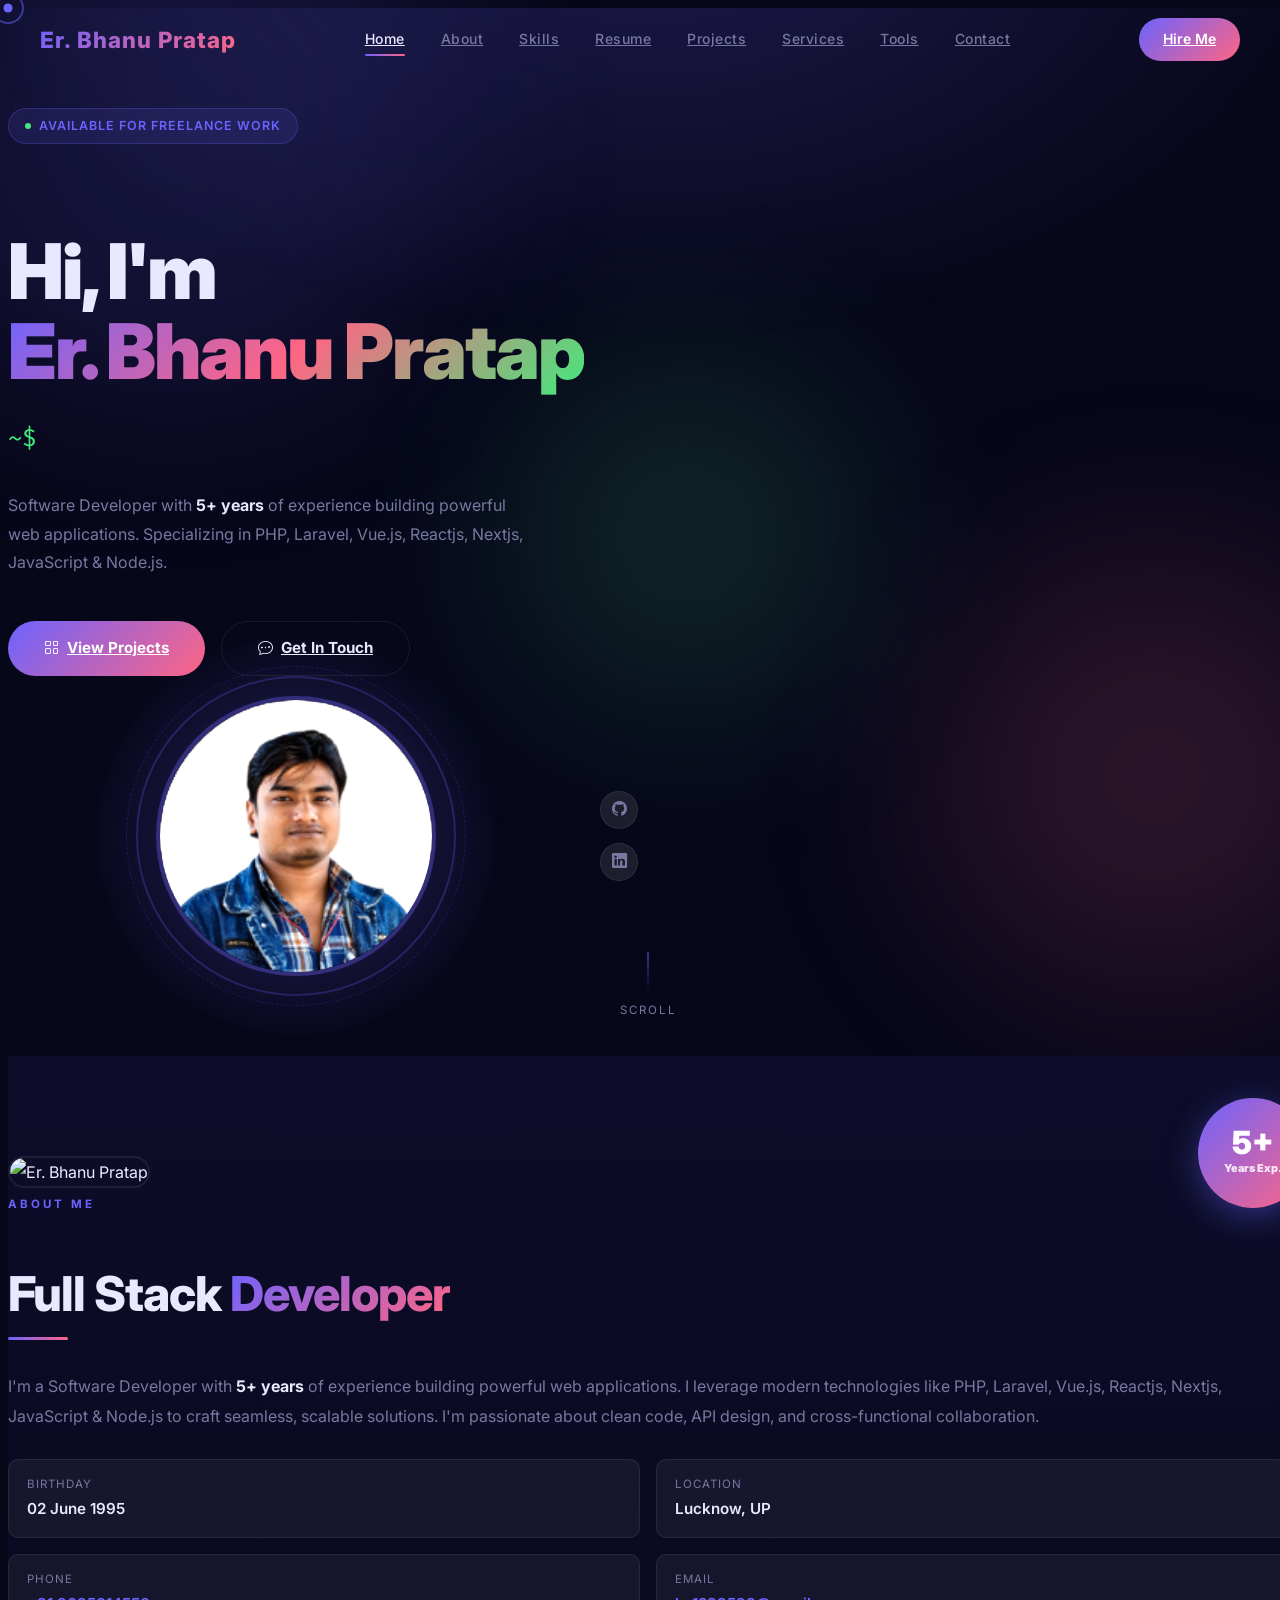
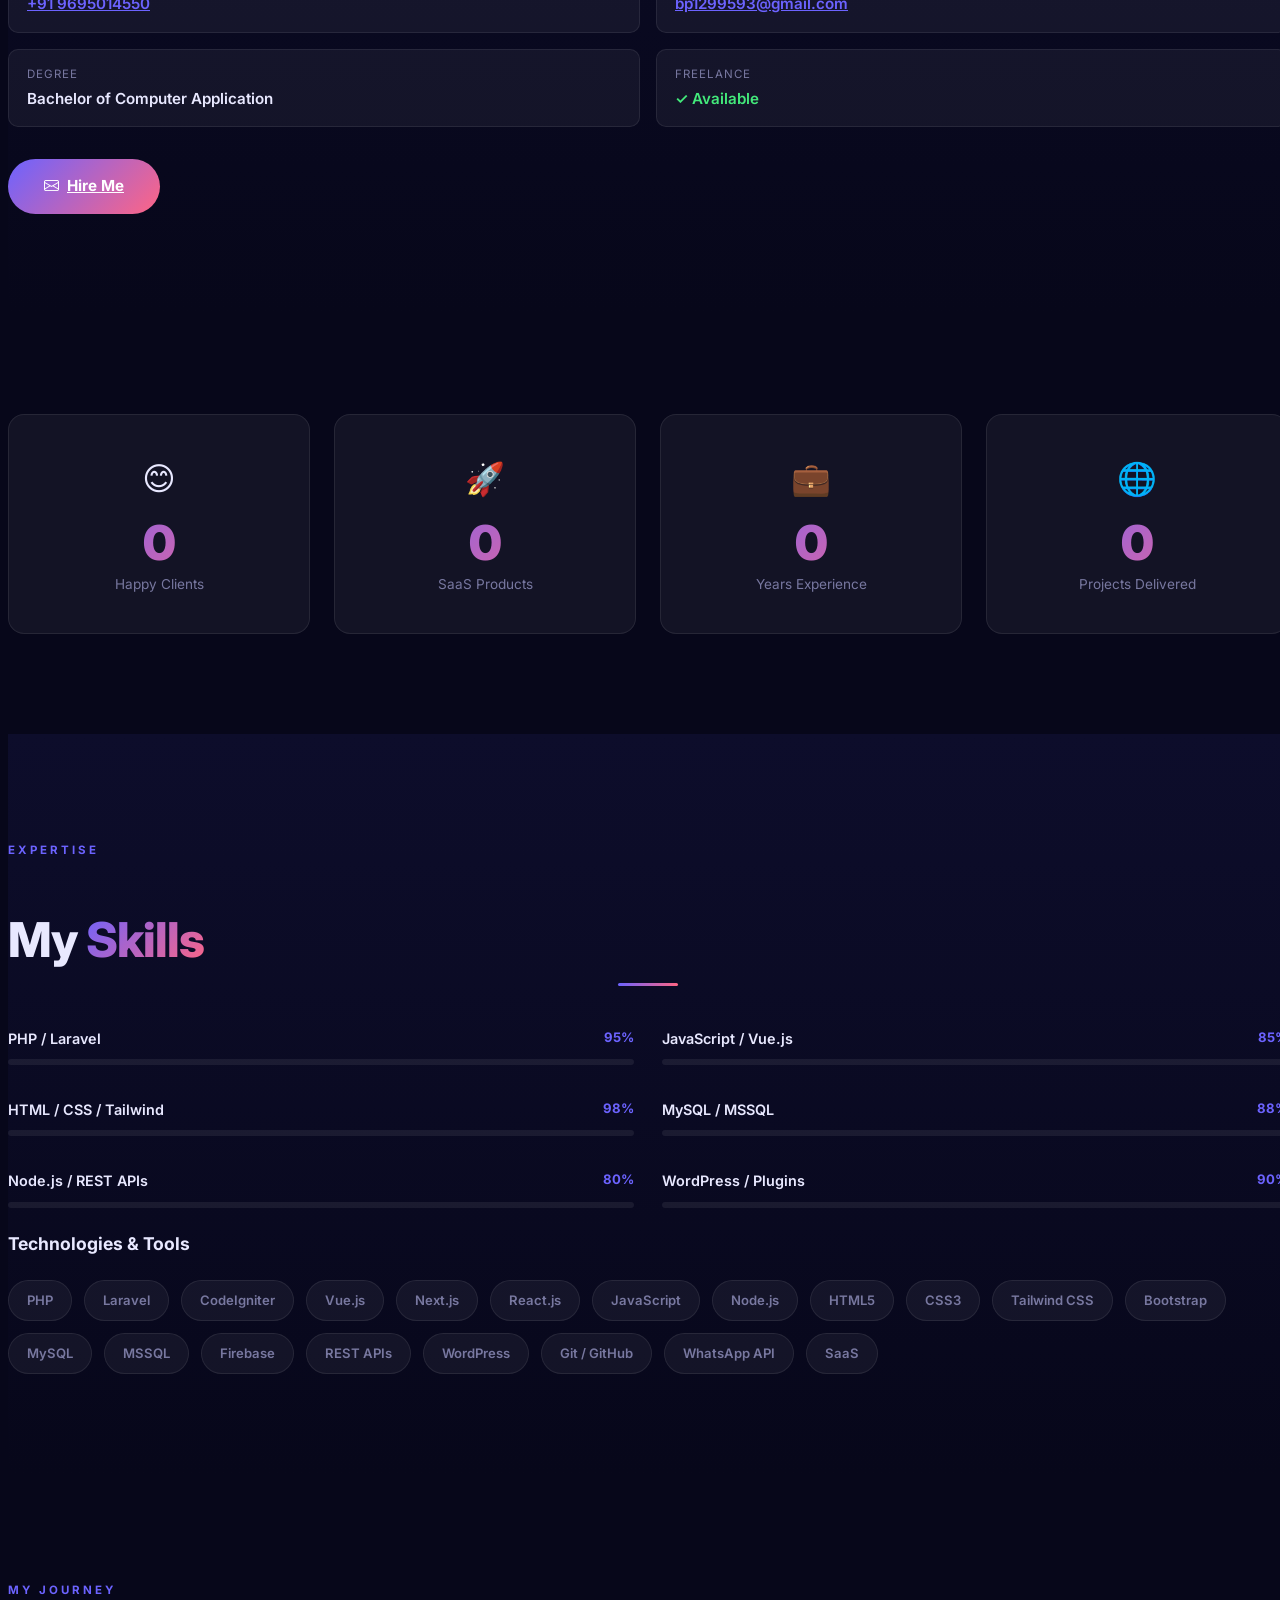
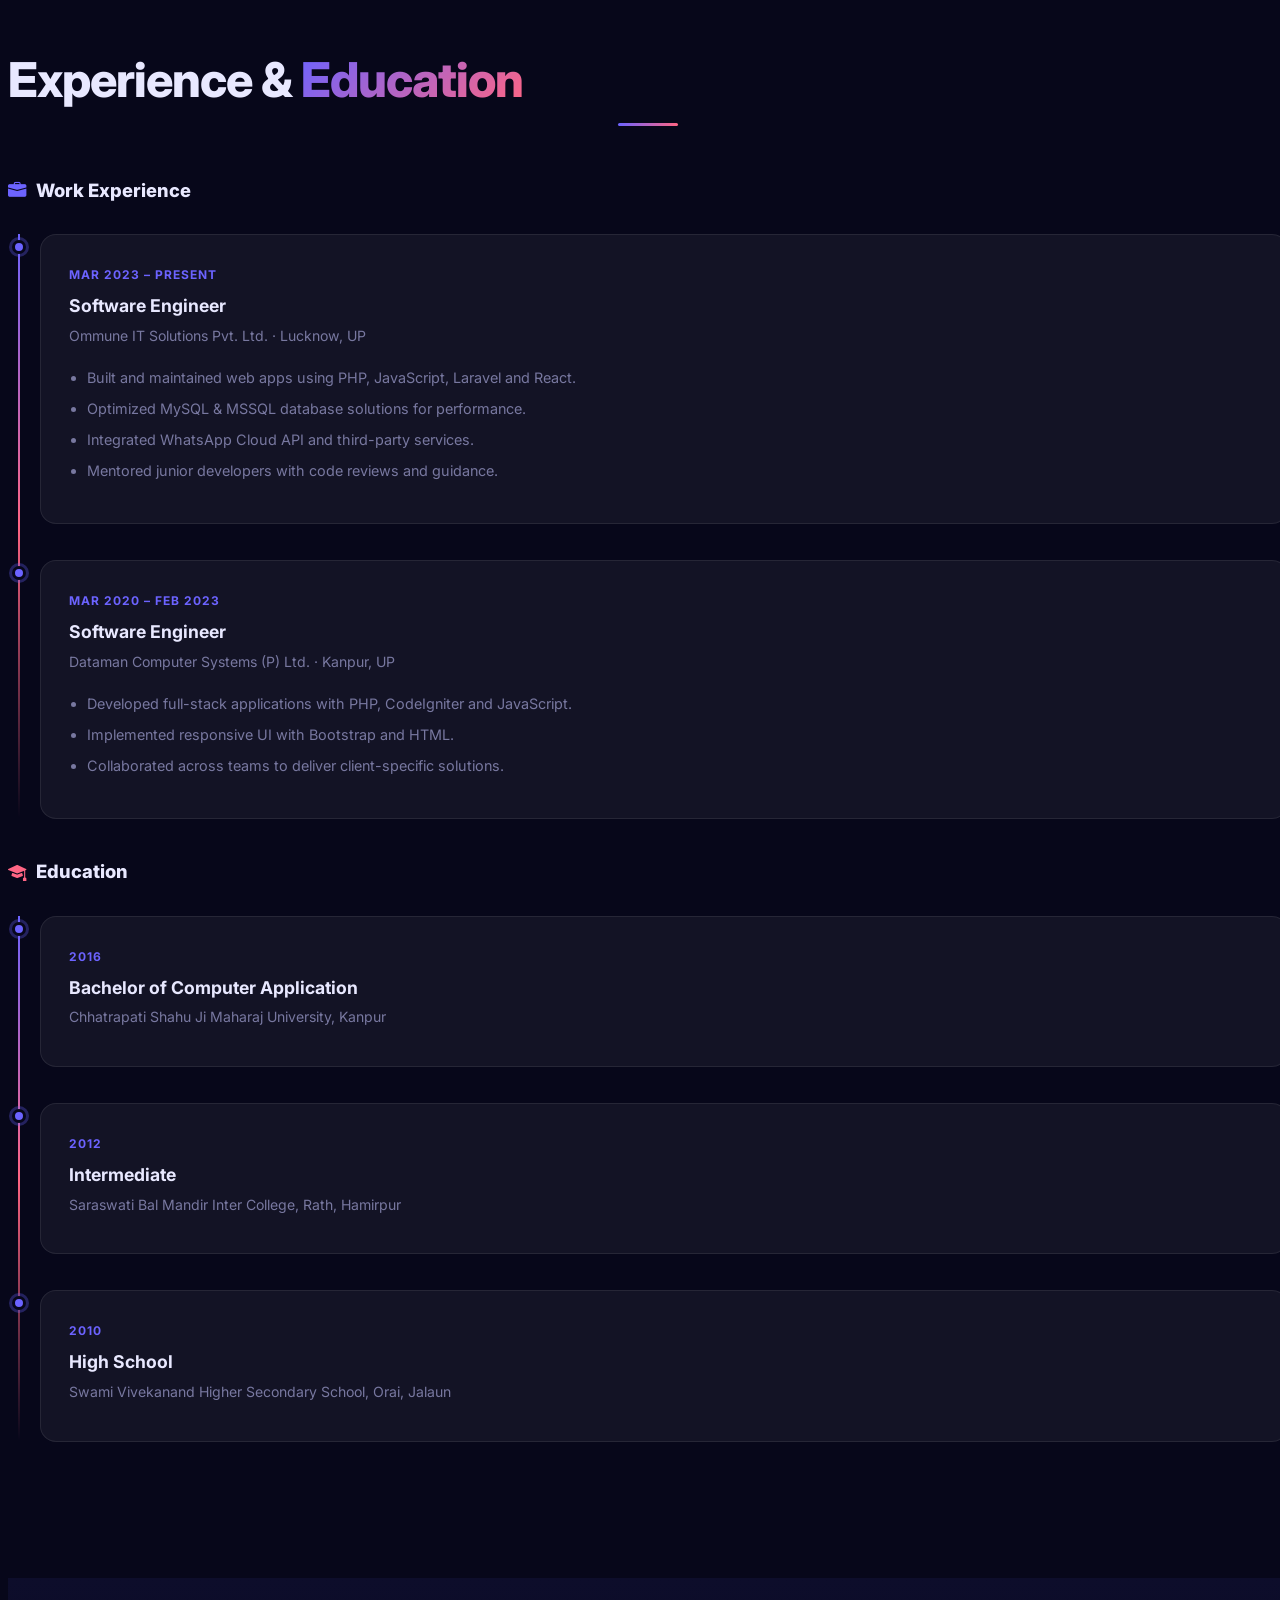
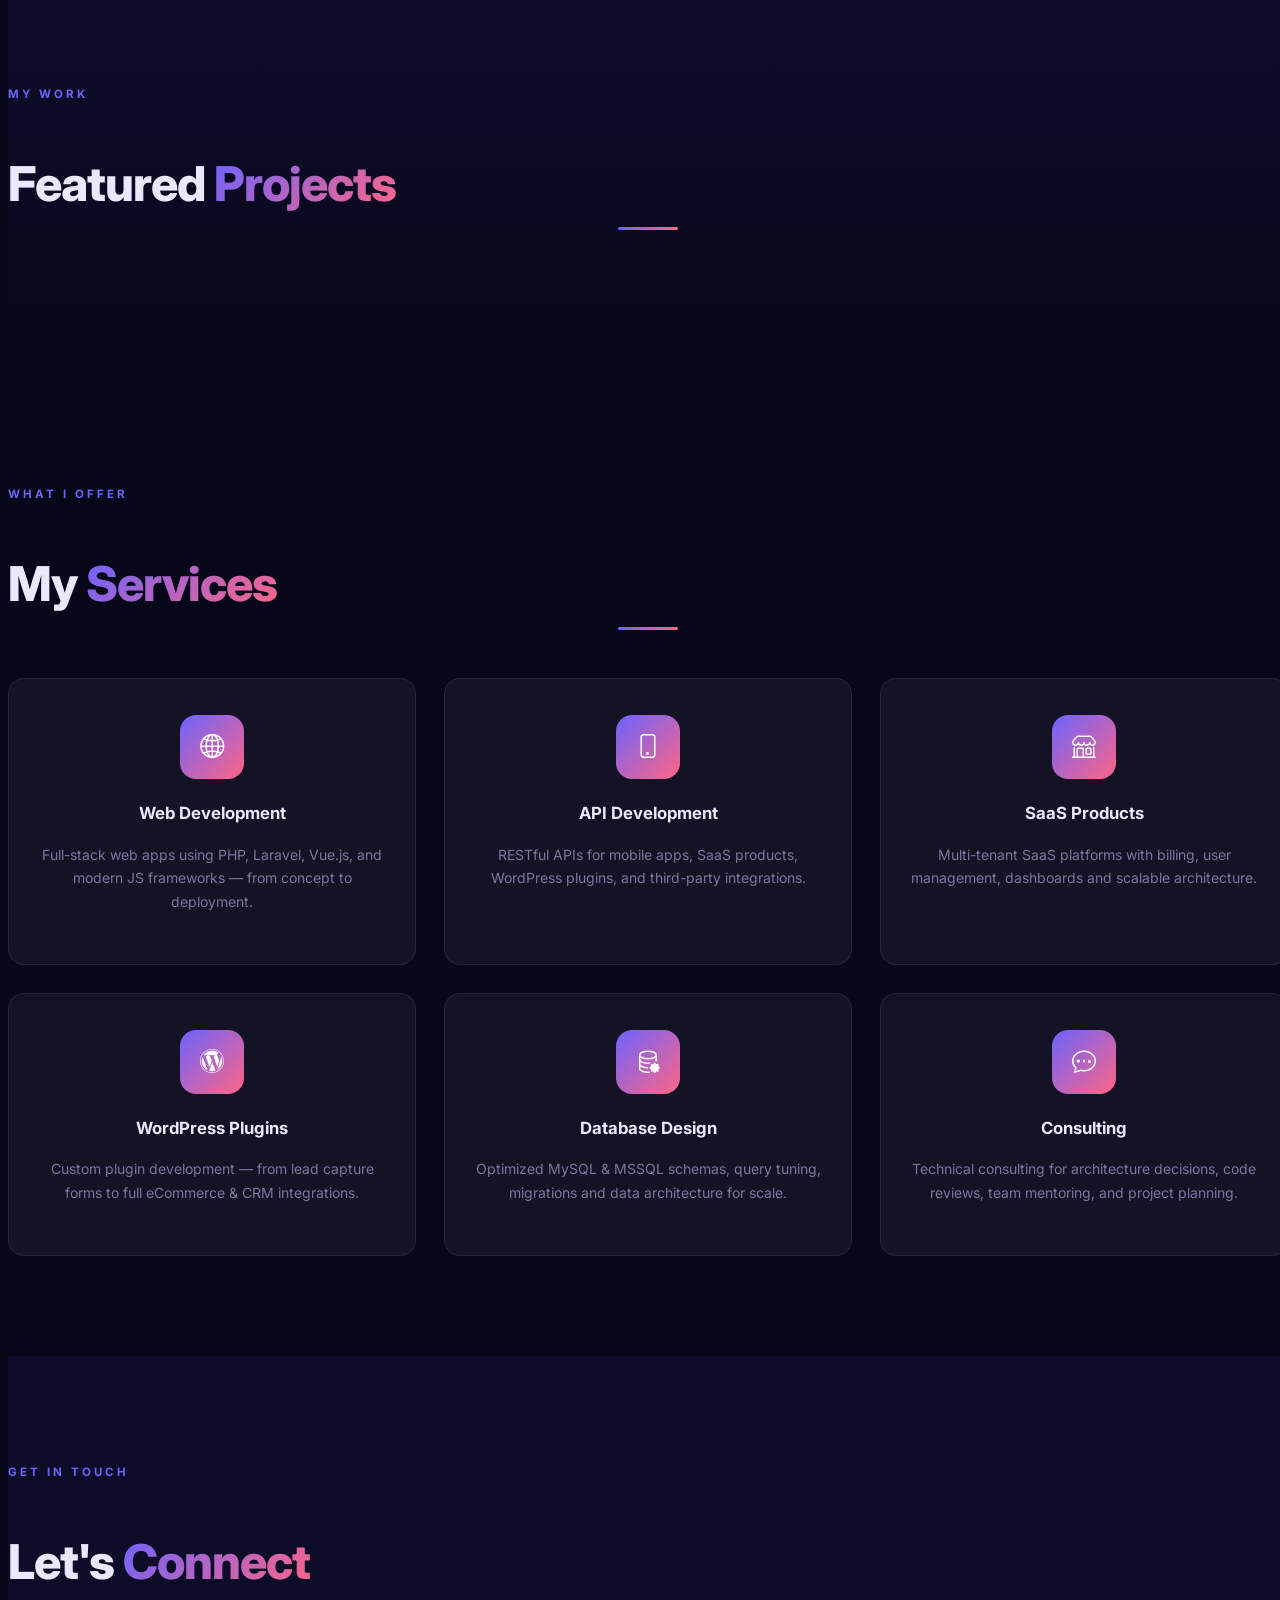
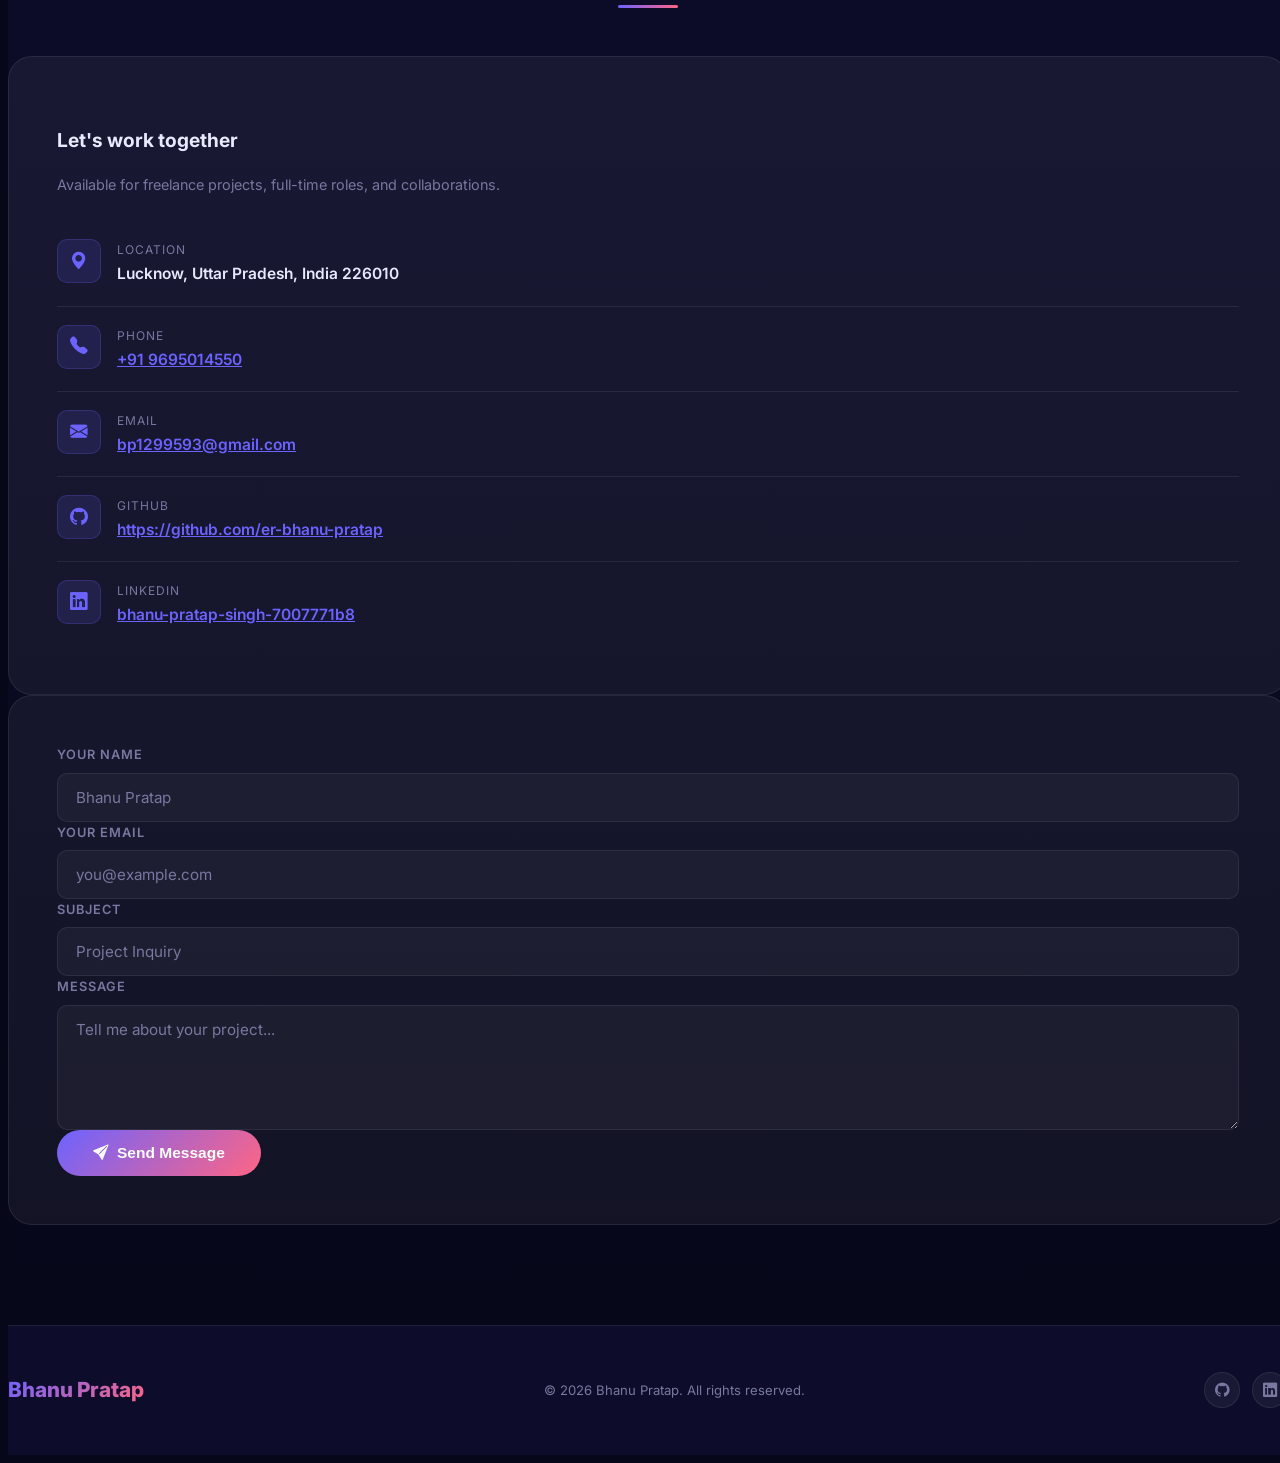
==== commit fe9be7cd: "changes" ====
--- a/index.html
+++ b/index.html
@@ -4,7 +4,7 @@
 <head>
   <meta charset="utf-8">
   <meta name="viewport" content="width=device-width, initial-scale=1.0">
-  <title>Bhanu Pratap — Full Stack Developer</title>
+  <title>Er. Bhanu Pratap — Full Stack Developer</title>
 
   <!-- Meta Description -->
   <meta name="description"
@@ -12,29 +12,29 @@
 
   <!-- Keywords (optional, less relevant for modern SEO) -->
   <meta name="keywords"
-    content="Bhanu Pratap,Bhanu Pratap Software Engineer, Portfolio, Web Developer, Software Engineer, Full Stack Developer, Bhanu Pratap Portfolio">
+    content="Er. Bhanu Pratap, Bhanu Pratap Software Engineer, Portfolio, Web Developer, Software Engineer, Full Stack Developer, Bhanu Pratap Portfolio">
 
   <!-- Open Graph Metadata -->
-  <meta property="og:title" content="Bhanu Pratap - Portfolio">
+  <meta property="og:title" content="Er. Bhanu Pratap - Portfolio">
   <meta property="og:description"
     content="Explore Bhanu Pratap's portfolio, highlighting expertise in full-stack development and software engineering.">
-  <meta property="og:image" content="/assets/img/Bhanu-Pratap.jpg">
+  <meta property="og:image" content="https://er-bhanu-pratap.github.io/assets/img/Bhanu-Pratap.jpg">
   <meta property="og:url" content="https://er-bhanu-pratap.github.io/">
   <meta property="og:type" content="website">
 
   <!-- Twitter Cards Metadata -->
   <meta name="twitter:card" content="summary_large_image">
-  <meta name="twitter:title" content="Bhanu Pratap - Portfolio">
+  <meta name="twitter:title" content="Er. Bhanu Pratap - Portfolio">
   <meta name="twitter:description"
     content="Discover Bhanu Pratap's projects and professional journey in software engineering and web development.">
-  <meta name="twitter:image" content="/assets/img/Bhanu-Pratap.jpg">
+  <meta name="twitter:image" content="https://er-bhanu-pratap.github.io/assets/img/Bhanu-Pratap.jpg">
 
   <!-- Favicon -->
-  <link href="/assets/img/favicon.ico" rel="icon" type="image/x-icon">
-  <link href="/assets/img/apple-touch-icon.png" rel="apple-touch-icon">
+  <link href="https://er-bhanu-pratap.github.io/assets/img/favicon.ico" rel="icon" type="image/x-icon">
+  <link href="https://er-bhanu-pratap.github.io/assets/img/apple-touch-icon.png" rel="apple-touch-icon">
 
   <!-- Preloading critical assets -->
-  <link rel="preload" href="/assets/img/Bhanu-Pratap.jpg" as="image">
+  <link rel="preload" href="https://er-bhanu-pratap.github.io/assets/img/Bhanu-Pratap.jpg" as="image">
 
   <!-- Schema.org JSON-LD -->
   <script type="application/ld+json">
@@ -125,7 +125,7 @@
 
   <!-- ==================== NAVBAR ==================== -->
   <nav id="navbar">
-    <a href="#hero" class="nav-logo">Bhanu Pratap</a>
+    <a href="#hero" class="nav-logo">Er. Bhanu Pratap</a>
     <div class="nav-links">
       <a href="#hero" class="active">Home</a>
       <a href="#about">About</a>
@@ -135,7 +135,7 @@
       <a href="#services">Services</a>
       <a href="/tools/">Tools</a>
       <a href="#contact">Contact</a>
-      <a href="chat">Chat</a>
+      <!-- <a href="chat">Chat</a> -->
     </div>
     <a href="mailto:bp1299593@gmail.com" class="nav-cta">Hire Me</a>
     <div id="nav-toggle" onclick="openMobileNav()">
@@ -154,7 +154,7 @@
     <a href="#services" onclick="closeMobileNav()">Services</a>
     <a href="/tools/"       onclick="closeMobileNav()">Tools</a>
     <a href="#contact"  onclick="closeMobileNav()">Contact</a>
-    <a href="chat"       onclick="closeMobileNav()"><i class="bi bi-chat"></i> Chat</a>
+    <!-- <a href="chat"       onclick="closeMobileNav()"><i class="bi bi-chat"></i> Chat</a> -->
   </div>
 
   <main>
@@ -171,7 +171,7 @@
             </div>
             <h1 class="hero-title">
               Hi, I'm<br>
-              <span class="grad">Bhanu Pratap</span>
+              <span class="grad">Er. Bhanu Pratap</span>
             </h1>
             <div class="hero-typed-wrap">
               <span class="prefix font-mono">~$</span>
@@ -194,7 +194,7 @@
           <div class="hero-img-wrap" data-aos="fade-left" data-aos-duration="900" data-aos-delay="150">
             <div class="hero-img-glow"></div>
             <div class="hero-img-ring">
-              <img src="assets/img/my-profile.png" alt="Bhanu Pratap">
+              <img src="assets/img/my-profile.png" alt="Er. Bhanu Pratap">
             </div>
             <!-- Socials -->
             <div class="hero-socials">
@@ -219,7 +219,7 @@
 
           <!-- Image -->
           <div class="about-img-wrap" data-aos="fade-right" data-aos-duration="800">
-            <img src="assets/img/Bhanu-Pratap.jpg" alt="Bhanu Pratap">
+            <img src="assets/img/Bhanu-Pratap.jpg" alt="Er. Bhanu Pratap">
             <div class="about-img-badge">
               <span class="num">5+</span>
               <span class="label">Years Exp.</span>
@@ -287,7 +287,7 @@
           </div>
           <div class="stat-card">
             <div class="stat-icon">💼</div>
-            <div class="stat-num" data-count="6">0</div>
+            <div class="stat-num" data-count="5">0</div>
             <div class="stat-label">Years Experience</div>
           </div>
           <div class="stat-card">
--- a/assets/css/modern.css
+++ b/assets/css/modern.css
@@ -18,7 +18,13 @@
   --tr:        0.35s cubic-bezier(0.4,0,0.2,1);
 }
 
-html { scroll-behavior: smooth; font-size: 16px; }
+html {
+  scroll-behavior: smooth;
+  font-size: 16px;
+  width: 100%;
+  max-width: 100%;
+  overflow-x: hidden;
+}
 
 *, *::before, *::after { box-sizing: border-box; }
 
@@ -26,6 +32,8 @@
   font-family: 'Inter', 'Poppins', system-ui, sans-serif;
   background: var(--bg);
   color: var(--text);
+  width: 100%;
+  max-width: 100%;
   overflow-x: hidden;
   line-height: 1.75;
 }
@@ -553,7 +561,7 @@
    MOBILE NAV OVERLAY
    =================================================== */
 #mobile-nav {
-  position: fixed; inset: 0; z-index: 990;
+  position: fixed; inset: 0; z-index: 1001;
   background: rgba(7,7,26,.97); backdrop-filter: blur(20px);
   display: flex; flex-direction: column; align-items: center; justify-content: center;
   gap: 36px; transform: translateX(100%); transition: transform .4s cubic-bezier(.4,0,.2,1);
@@ -595,8 +603,27 @@
   .services-grid { grid-template-columns: repeat(2,1fr); }
 }
 @media (max-width: 768px) {
+  main,
+  section,
+  #footer,
+  #hero,
+  #particles-js {
+    max-width: 100%;
+    overflow-x: clip;
+  }
   .nav-links, .nav-cta { display: none; }
   #nav-toggle { display: flex; }
+  .nav-logo,
+  .hero-content,
+  .hero-title,
+  .hero-desc,
+  .hero-typed-wrap,
+  .section-title,
+  .contact-val,
+  .contact-val a {
+    max-width: 100%;
+    overflow-wrap: anywhere;
+  }
   .hero-socials { display: none; }
   .skills-grid { grid-template-columns: 1fr; }
   .projects-grid { grid-template-columns: 1fr; }
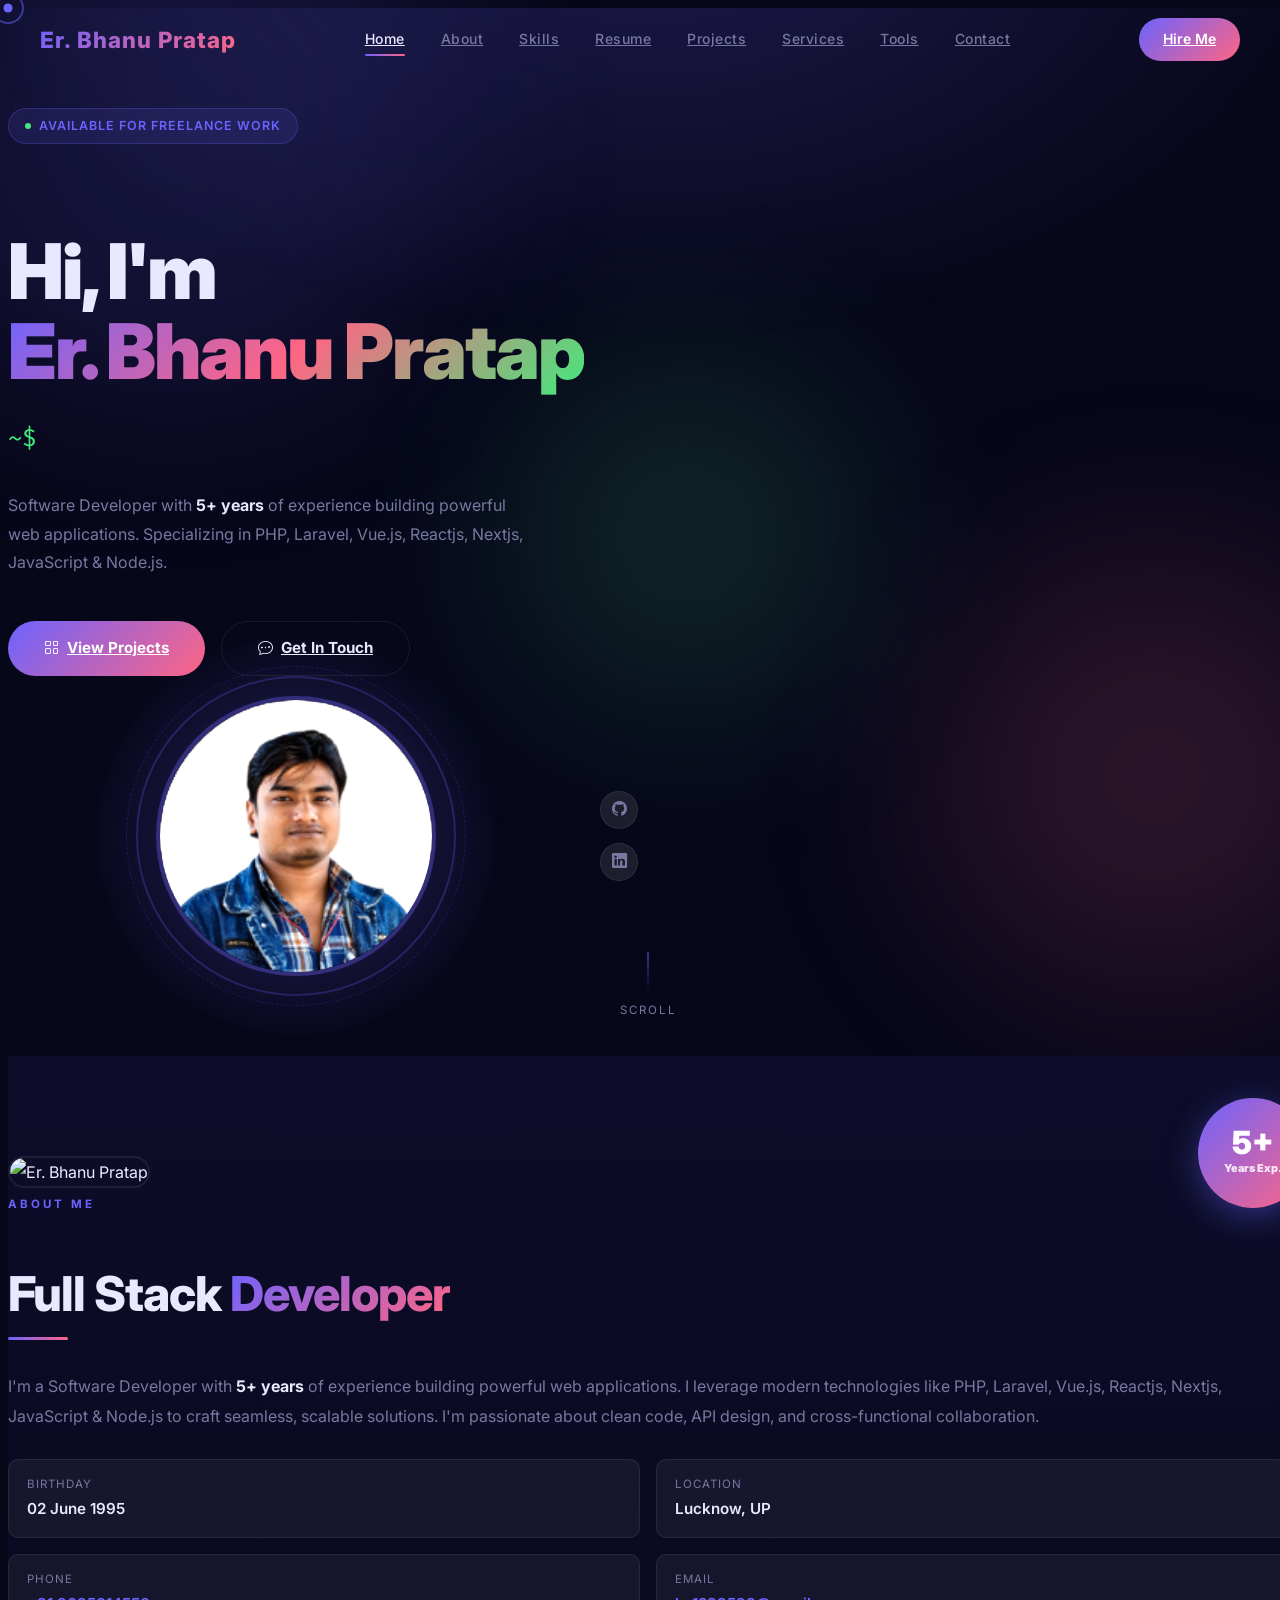
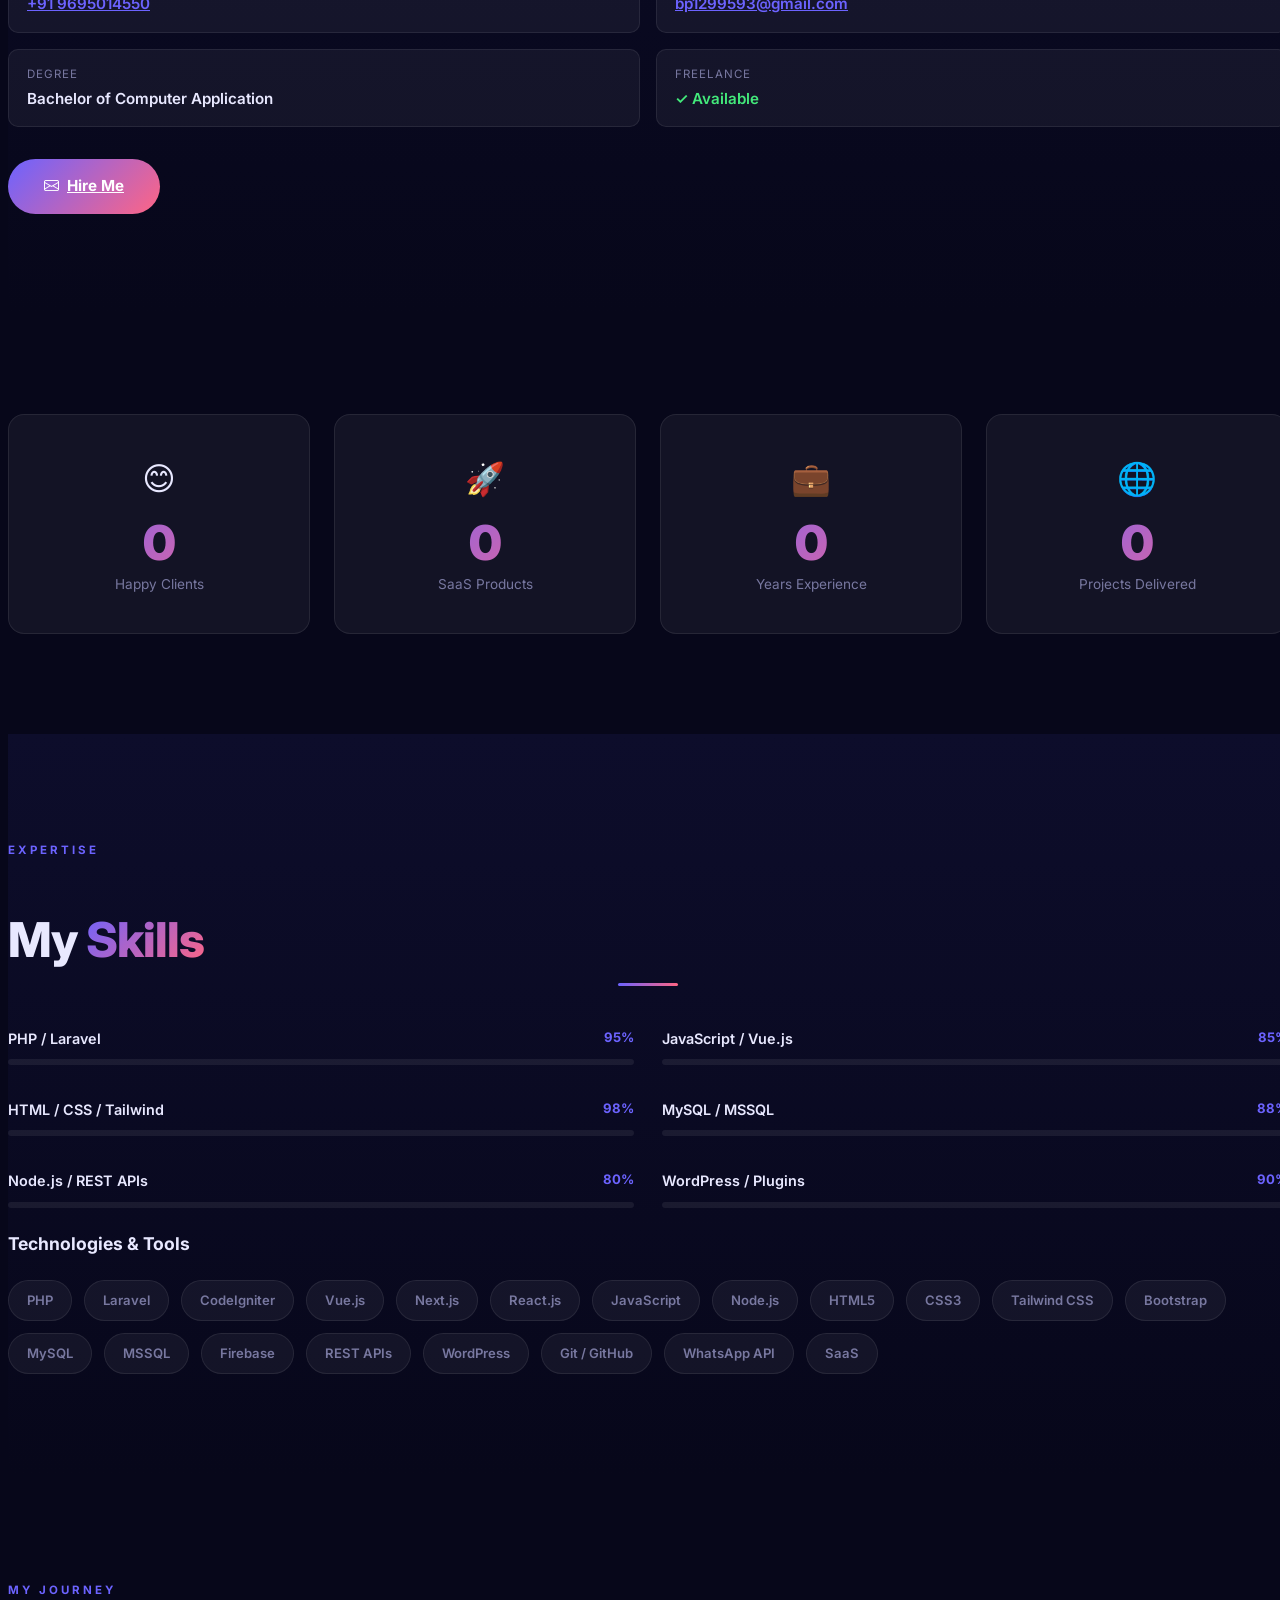
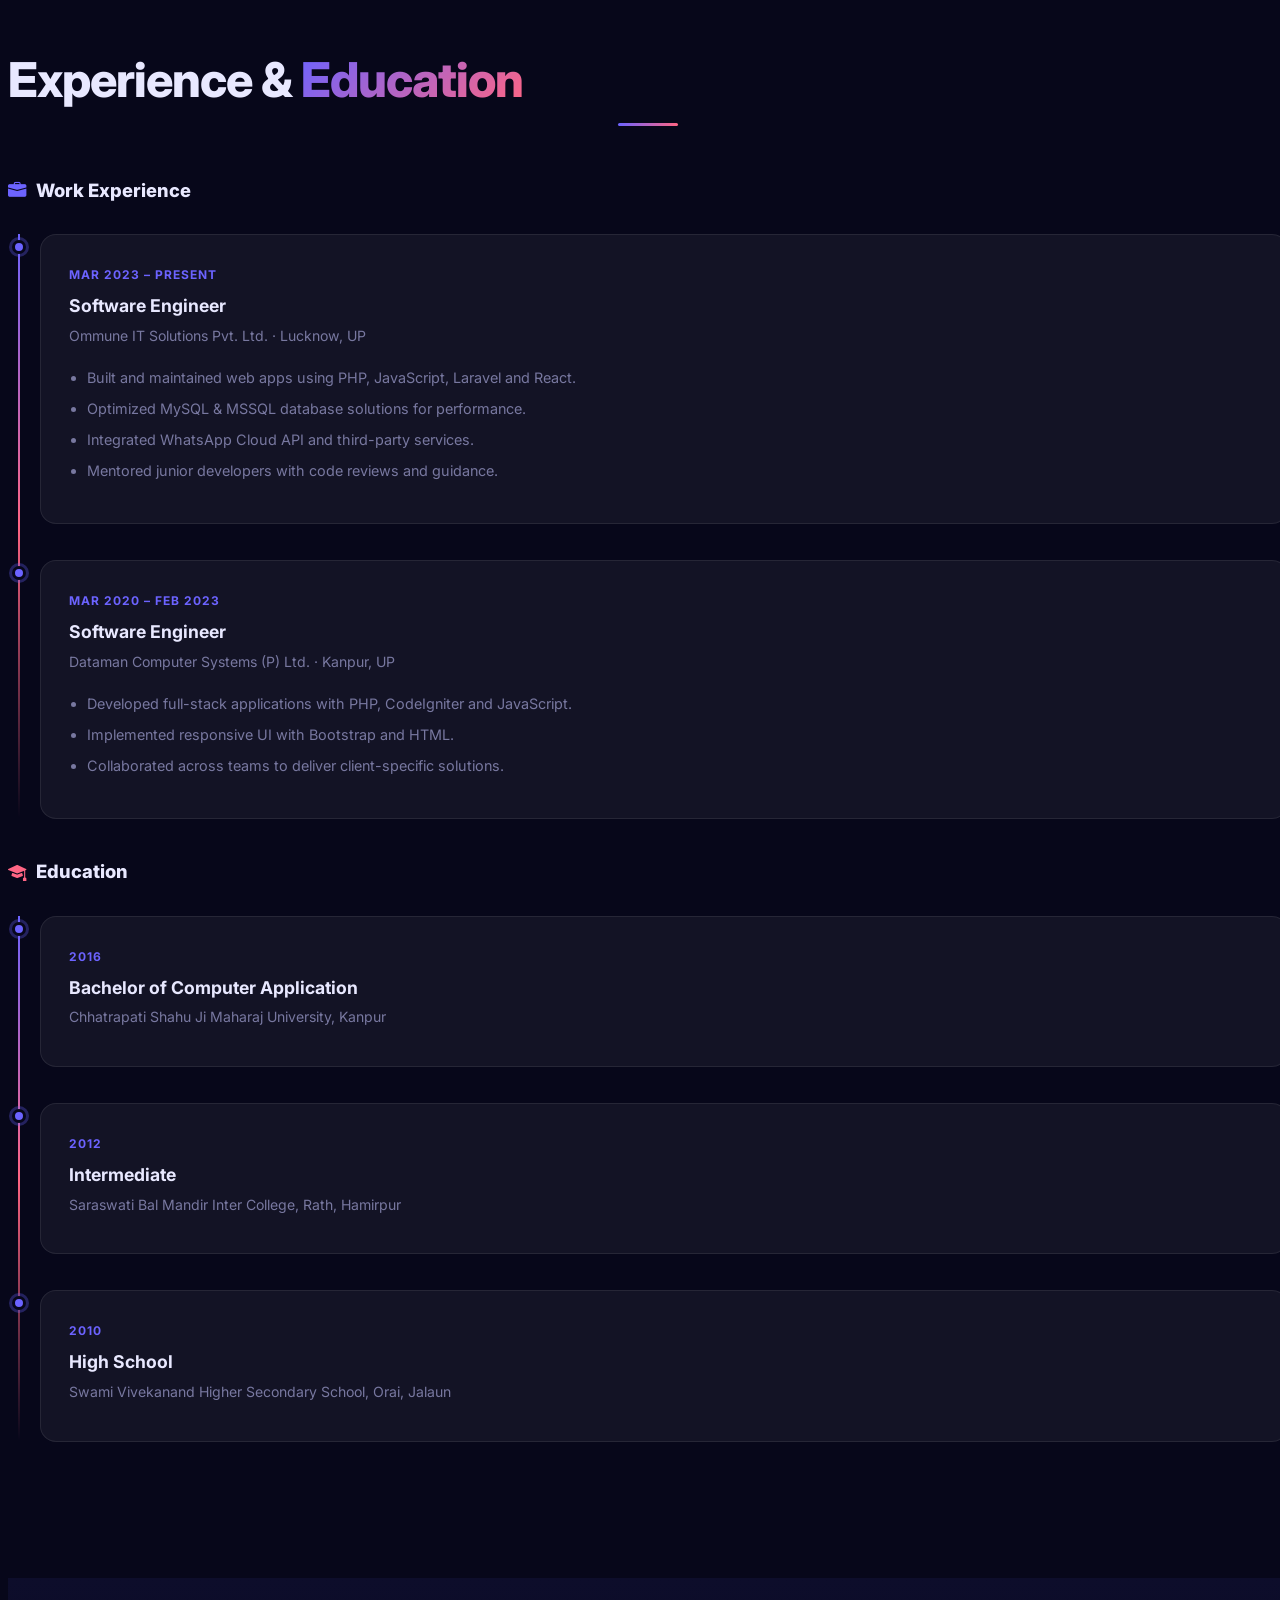
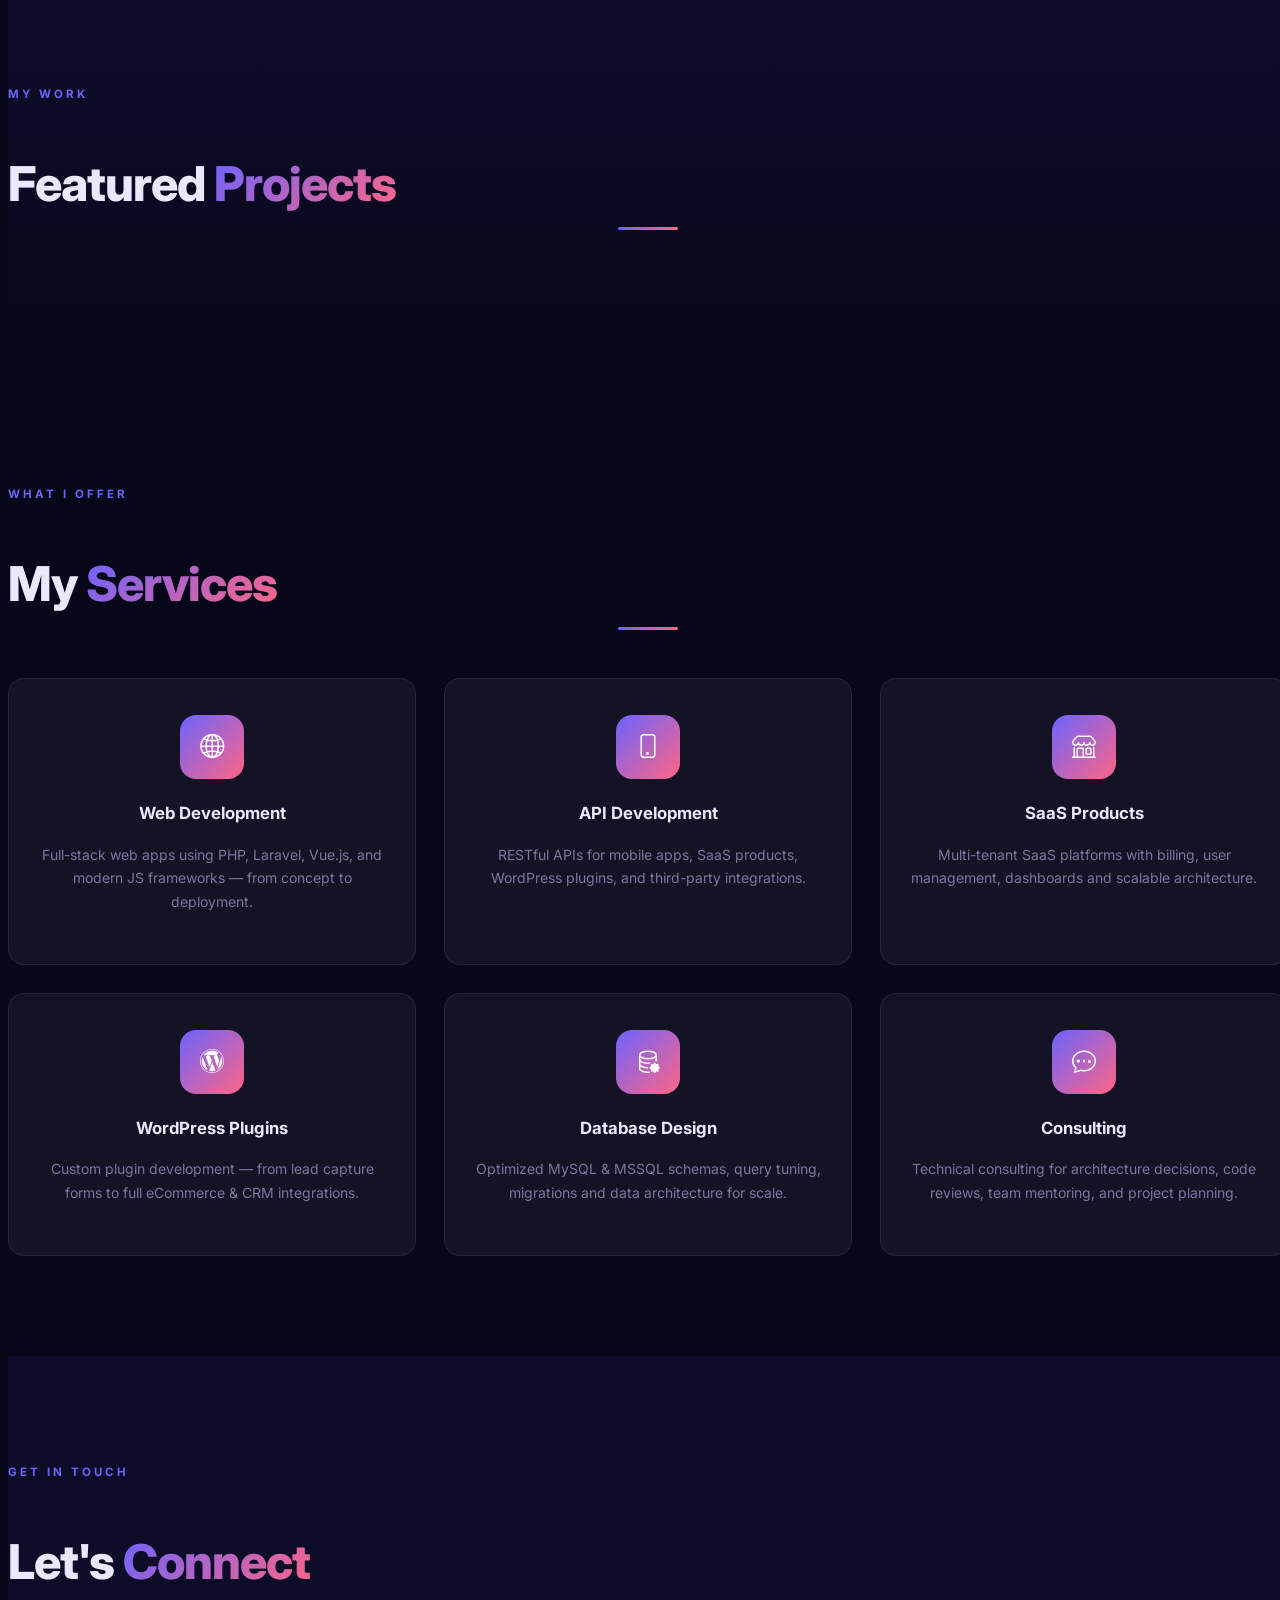
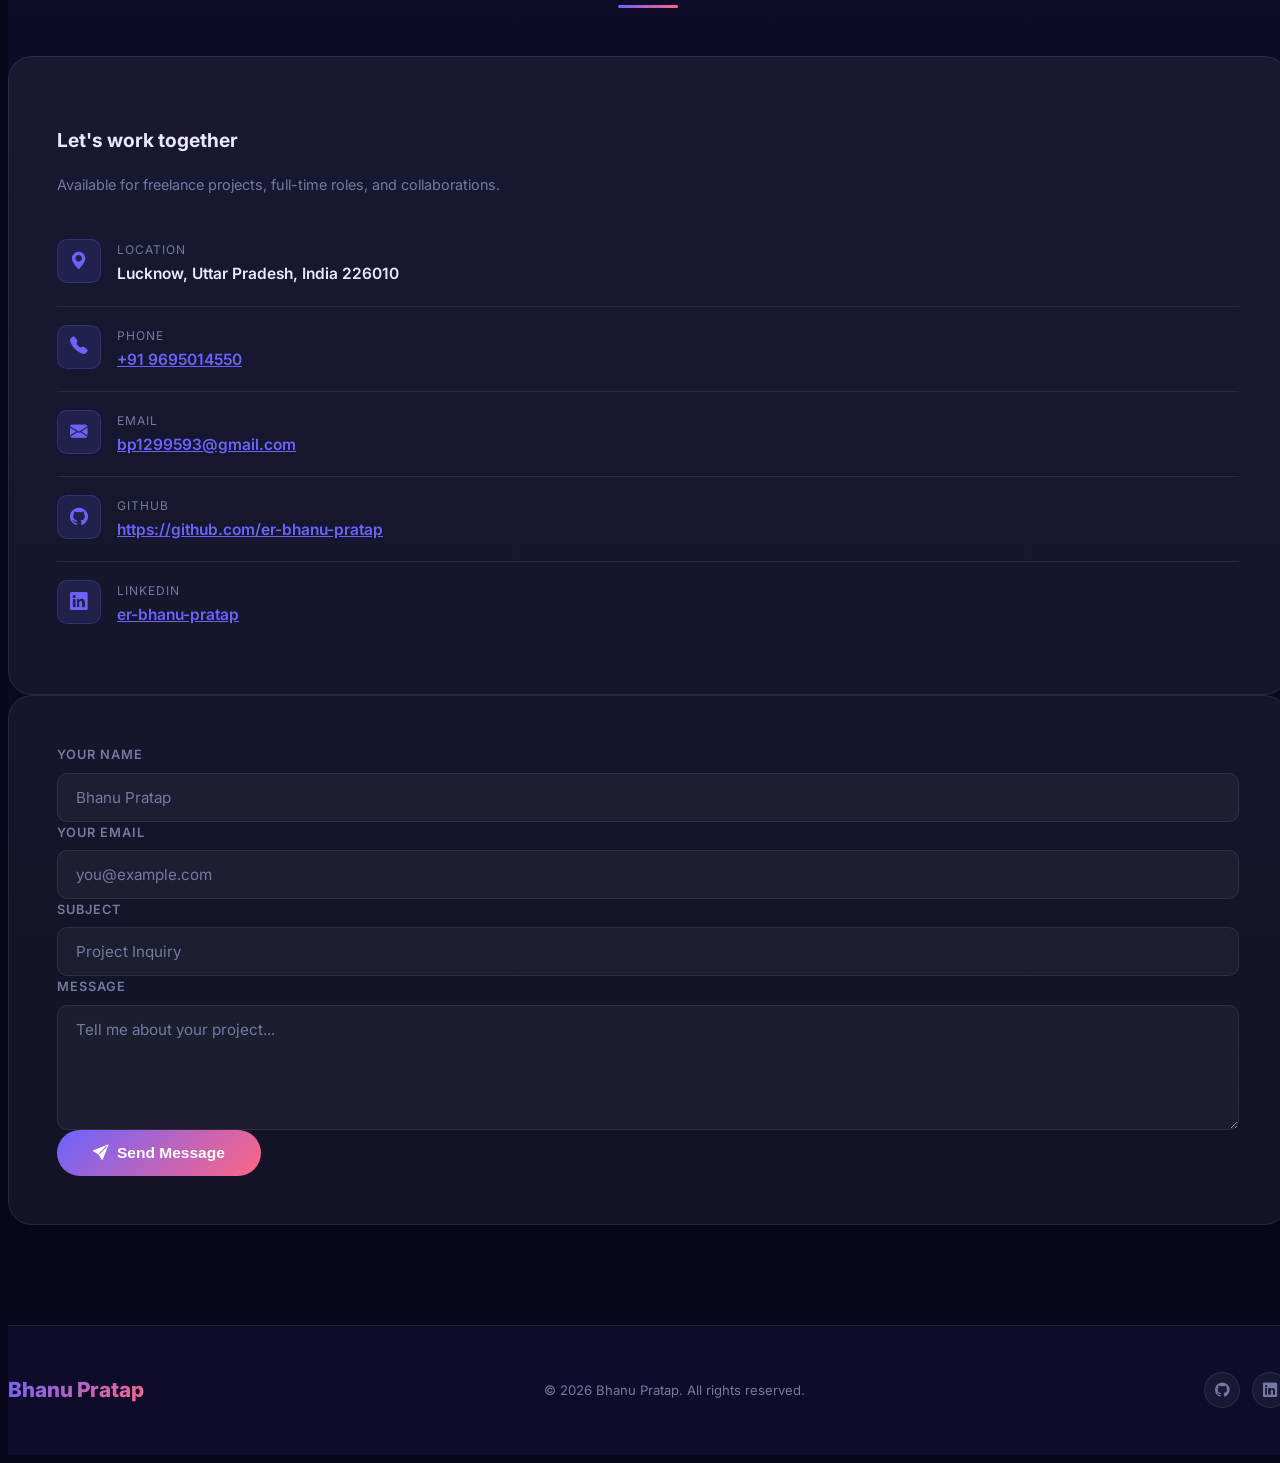
==== commit c318bc62: "gtag" ====
--- a/index.html
+++ b/index.html
@@ -4,6 +4,7 @@
 <head>
   <meta charset="utf-8">
   <meta name="viewport" content="width=device-width, initial-scale=1.0">
+
   <title>Er. Bhanu Pratap — Full Stack Developer</title>
 
   <!-- Meta Description -->
@@ -13,7 +14,7 @@
   <!-- Keywords (optional, less relevant for modern SEO) -->
   <meta name="keywords"
     content="Er. Bhanu Pratap, Bhanu Pratap Software Engineer, Portfolio, Web Developer, Software Engineer, Full Stack Developer, Bhanu Pratap Portfolio">
-
+  <meta name="google-site-verification" content="5JhqTYEIPjNSj3LxZy-yJ090e6mXCqHw-kRhSml6EI8" />
   <!-- Open Graph Metadata -->
   <meta property="og:title" content="Er. Bhanu Pratap - Portfolio">
   <meta property="og:description"
@@ -43,8 +44,7 @@
       "@type": "Organization",
       "url": "https://github.com/er-bhanu-pratap/",
       "sameAs": [
-        "https://www.instagram.com/pixels.queue/",
-        "https://www.linkedin.com/in/bhanu-pratap-694724128/",
+        "www.linkedin.com/in/er-bhanu-pratap/",
         "https://github.com/er-bhanu-pratap",
         "https://er-bhanu-pratap.github.io"
       ],
@@ -56,8 +56,6 @@
       "telephone": "+919695014550"
     }
     </script>
-
-
 
   <!-- Fonts -->
   <link href="https://fonts.googleapis.com" rel="preconnect">
@@ -199,7 +197,7 @@
             <!-- Socials -->
             <div class="hero-socials">
               <a href="https://github.com/er-bhanu-pratap" target="_blank" title="GitHub"><i class="bi bi-github"></i></a>
-              <a href="https://www.linkedin.com/in/bhanu-pratap-694724128/" target="_blank" title="LinkedIn"><i class="bi bi-linkedin"></i></a>
+              <a href="www.linkedin.com/in/er-bhanu-pratap/" target="_blank" title="LinkedIn"><i class="bi bi-linkedin"></i></a>
             </div>
           </div>
 
@@ -553,7 +551,7 @@
                 <div class="contact-icon"><i class="bi bi-linkedin"></i></div>
                 <div>
                   <div class="contact-label">LinkedIn</div>
-                  <div class="contact-val"><a href="https://www.linkedin.com/in/bhanu-pratap-singh-7007771b8/" target="_blank">bhanu-pratap-singh-7007771b8</a></div>
+                  <div class="contact-val"><a href="https://www.linkedin.com/in/er-bhanu-pratap/" target="_blank">er-bhanu-pratap</a></div>
                 </div>
               </div>
             </div>
@@ -602,7 +600,7 @@
         <p class="footer-copy">© 2026 Bhanu Pratap. All rights reserved.</p>
         <div class="footer-socials">
           <a href="https://github.com/er-bhanu-pratap" target="_blank" title="GitHub"><i class="bi bi-github"></i></a>
-          <a href="https://www.linkedin.com/in/bhanu-pratap-singh-7007771b8/" target="_blank" title="LinkedIn"><i class="bi bi-linkedin"></i></a>
+          <a href="https://www.linkedin.com/in/er-bhanu-pratap/" target="_blank" title="LinkedIn"><i class="bi bi-linkedin"></i></a>
         </div>
       </div>
     </div>
